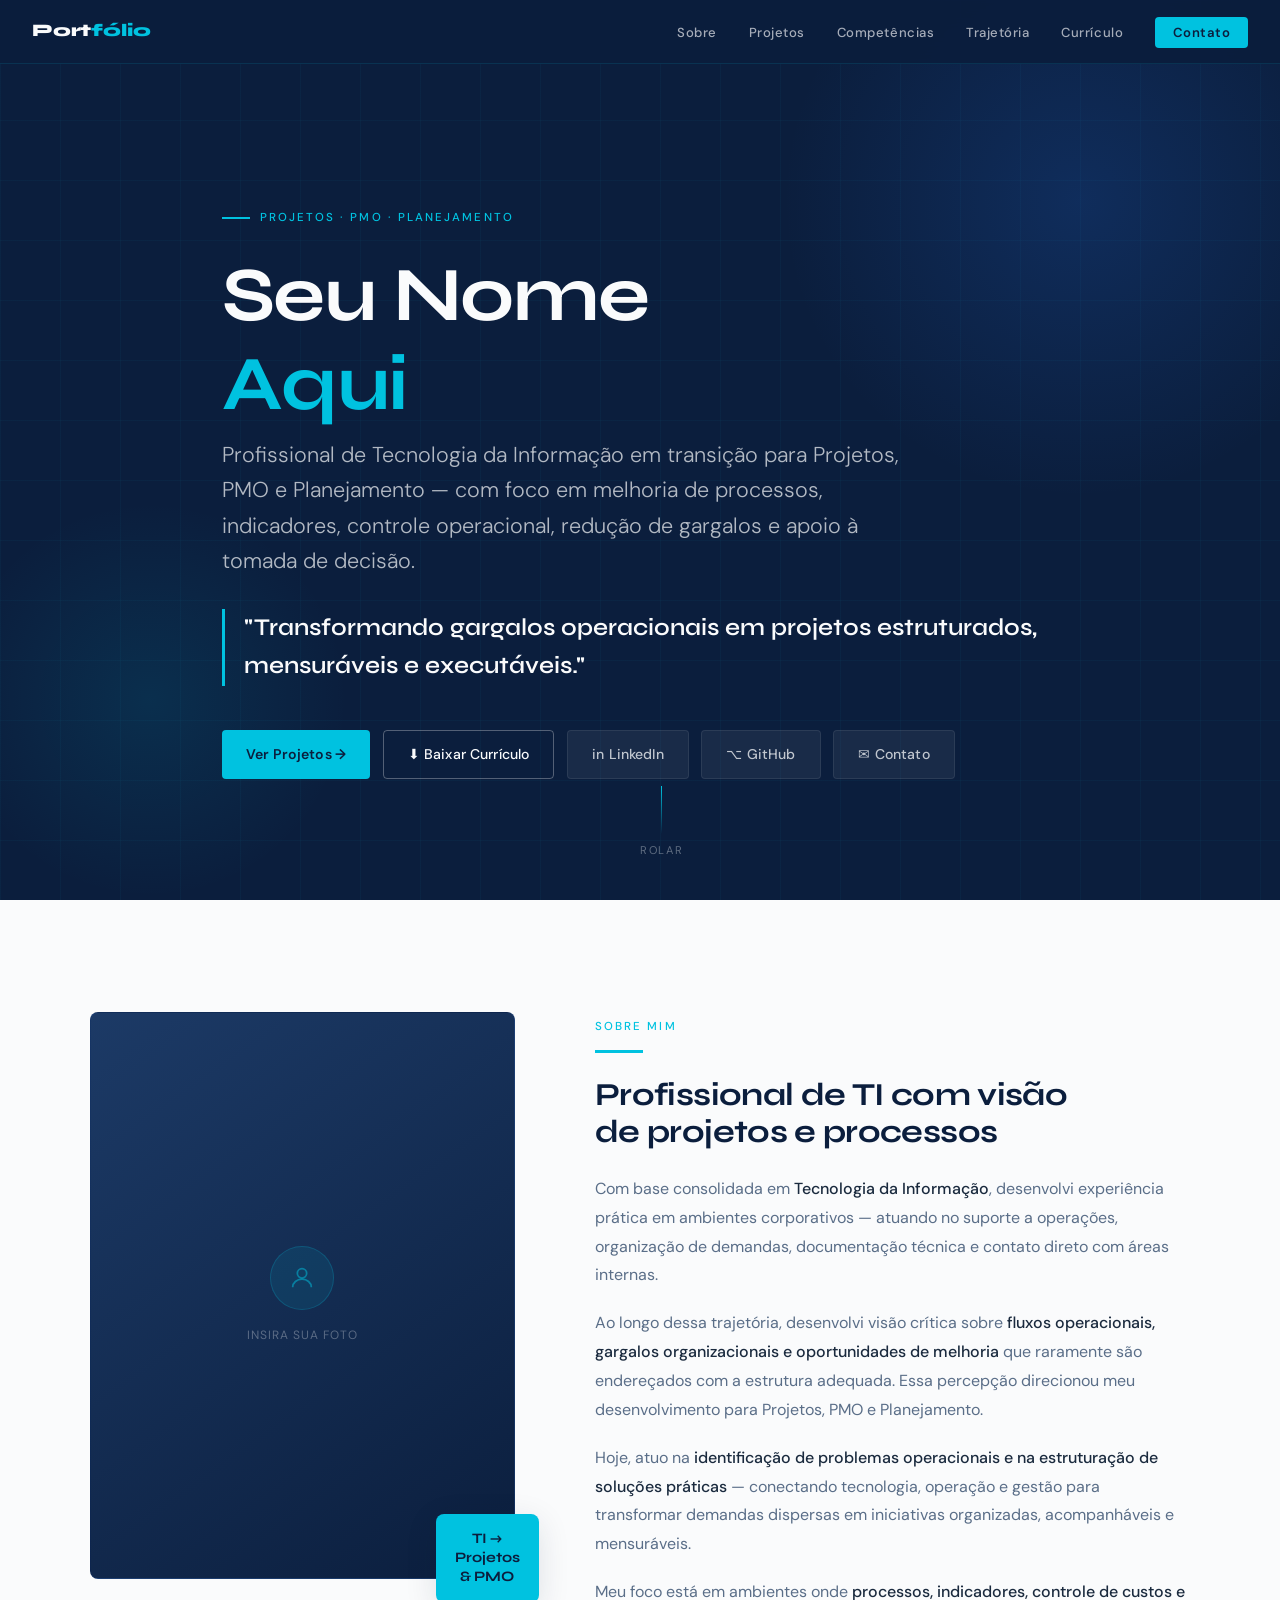
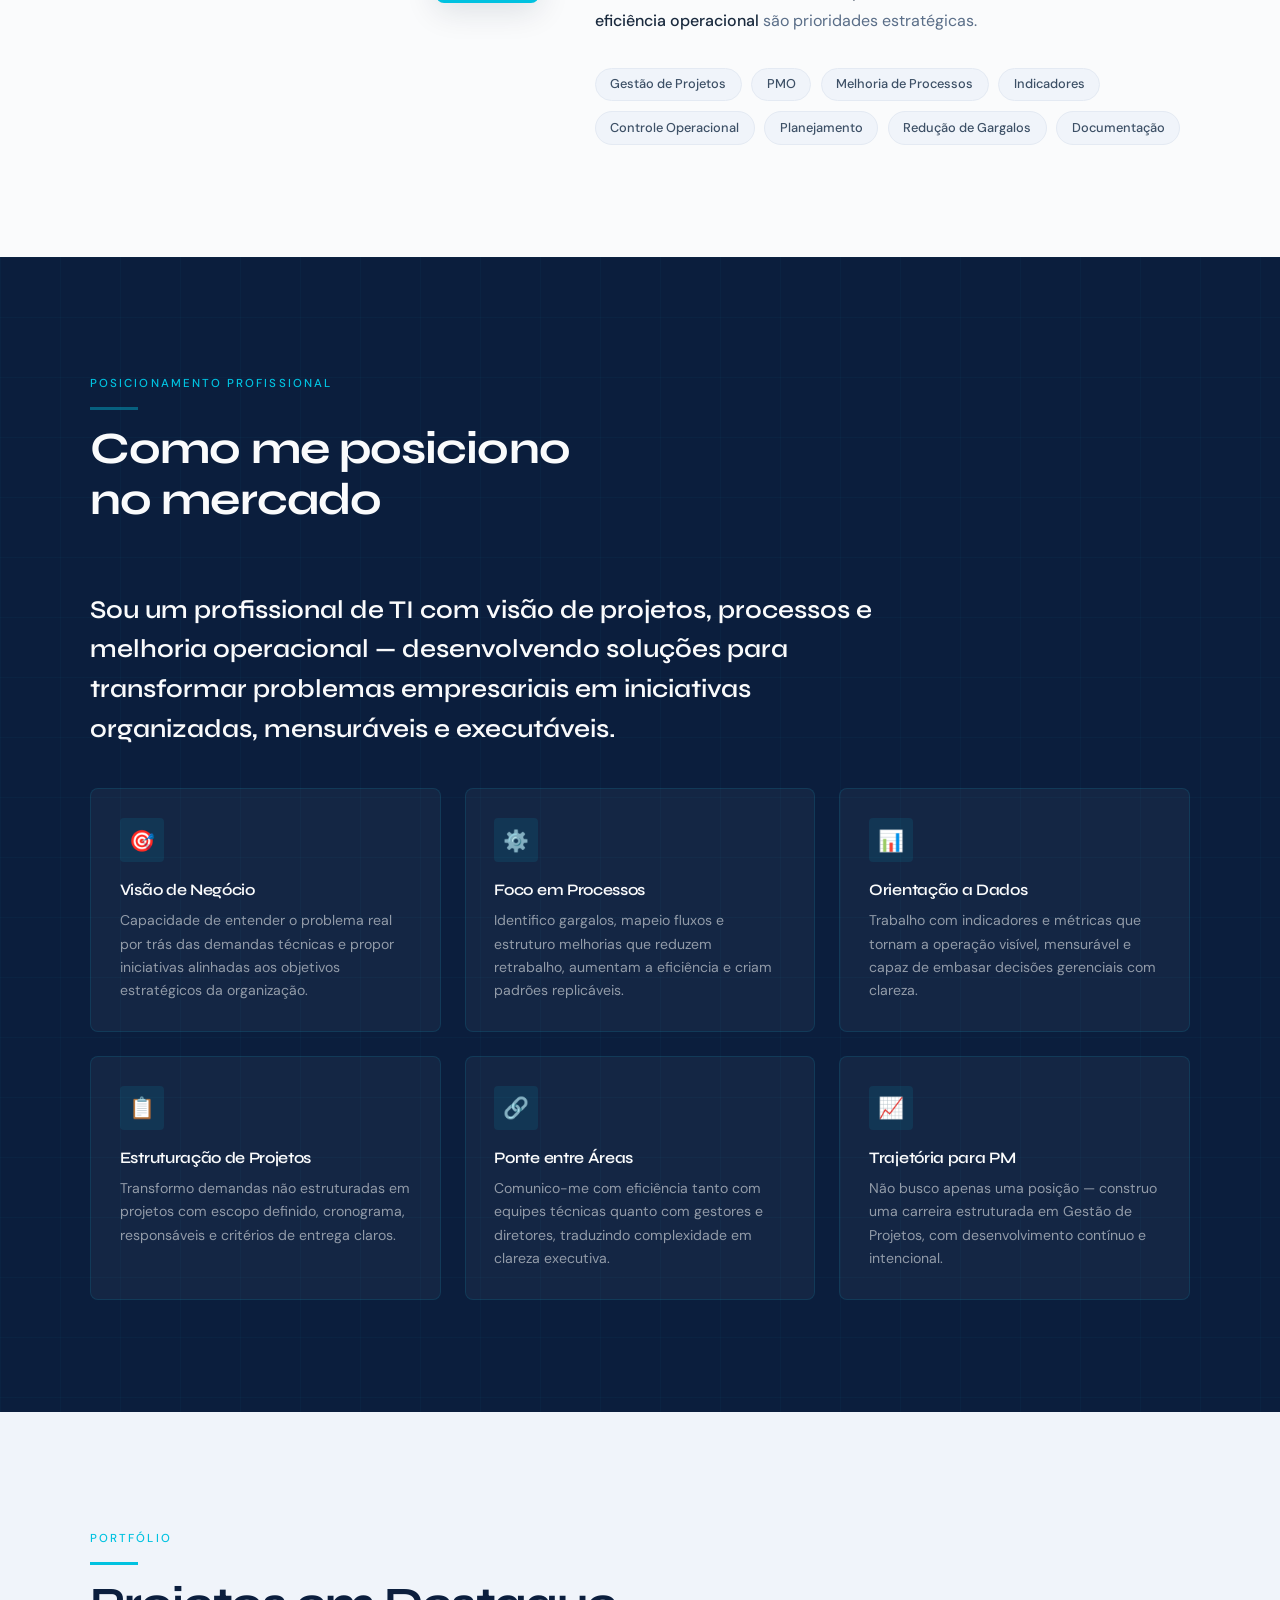
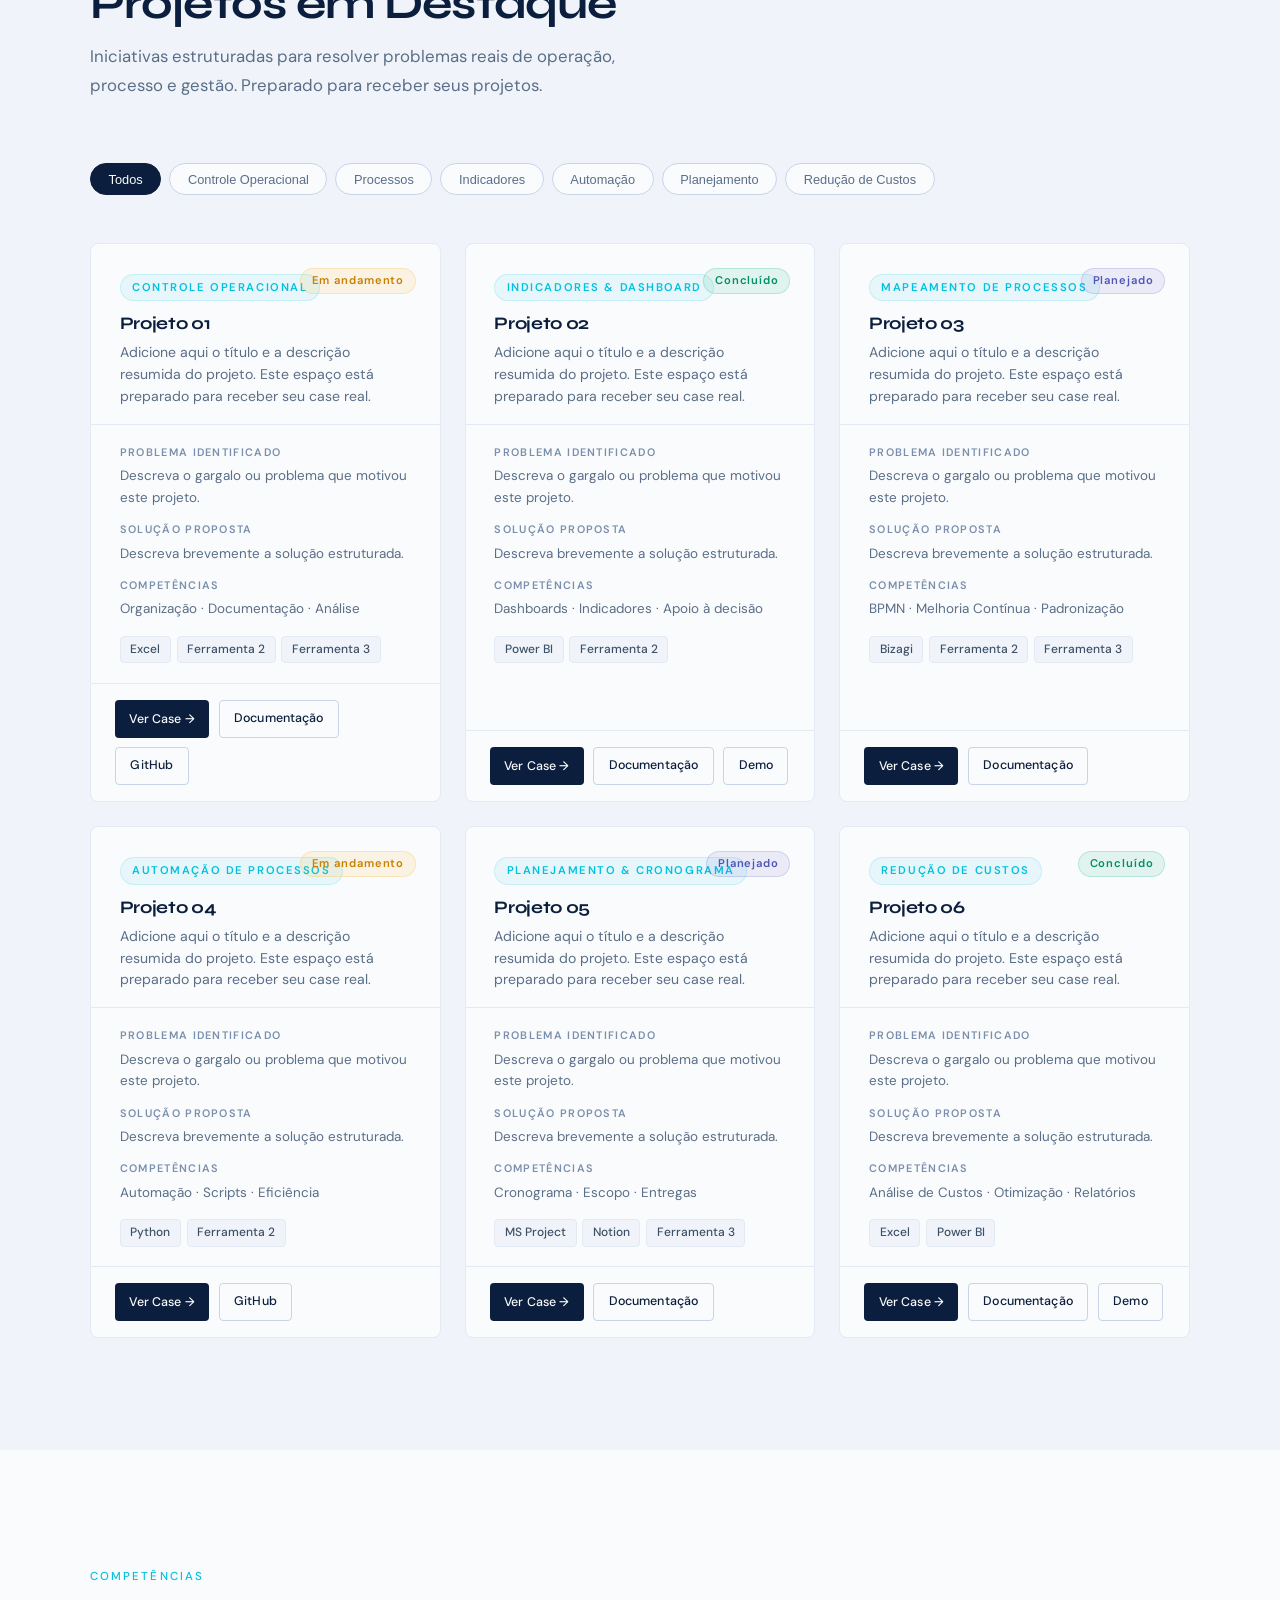
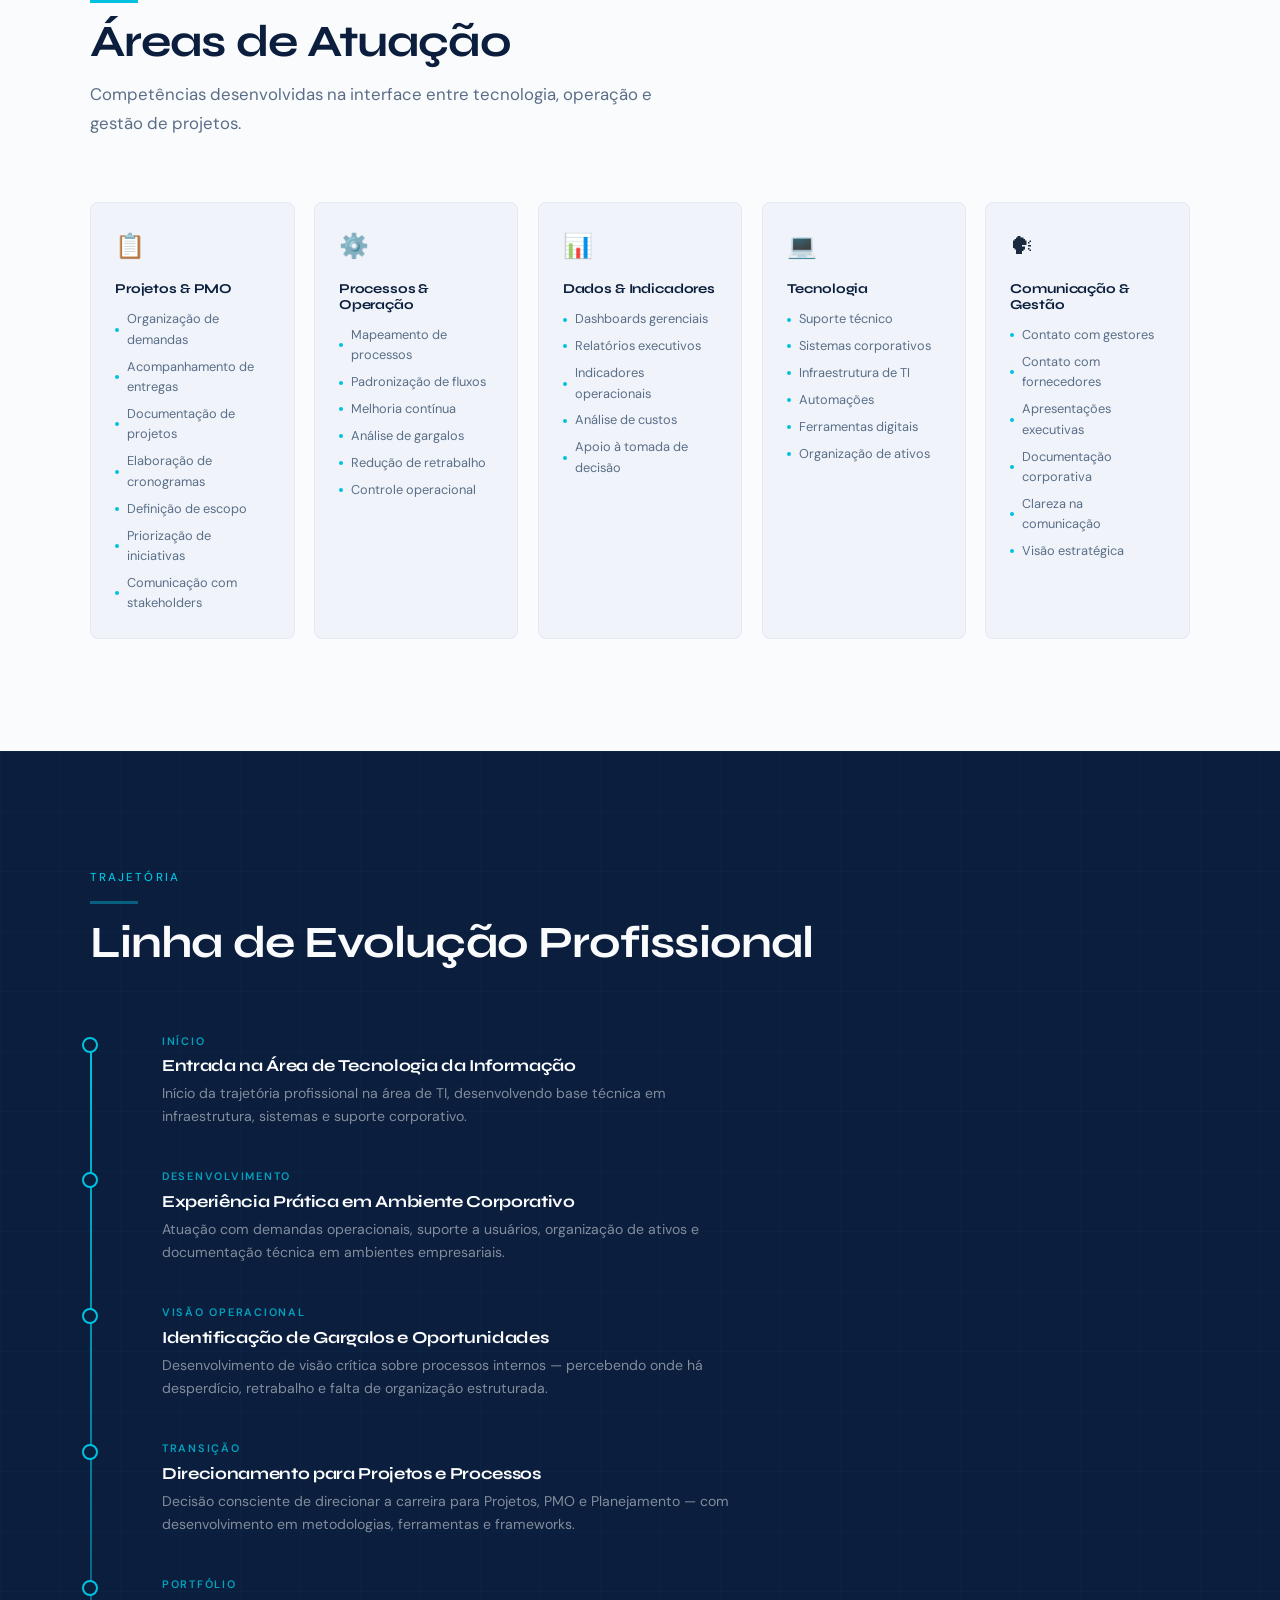
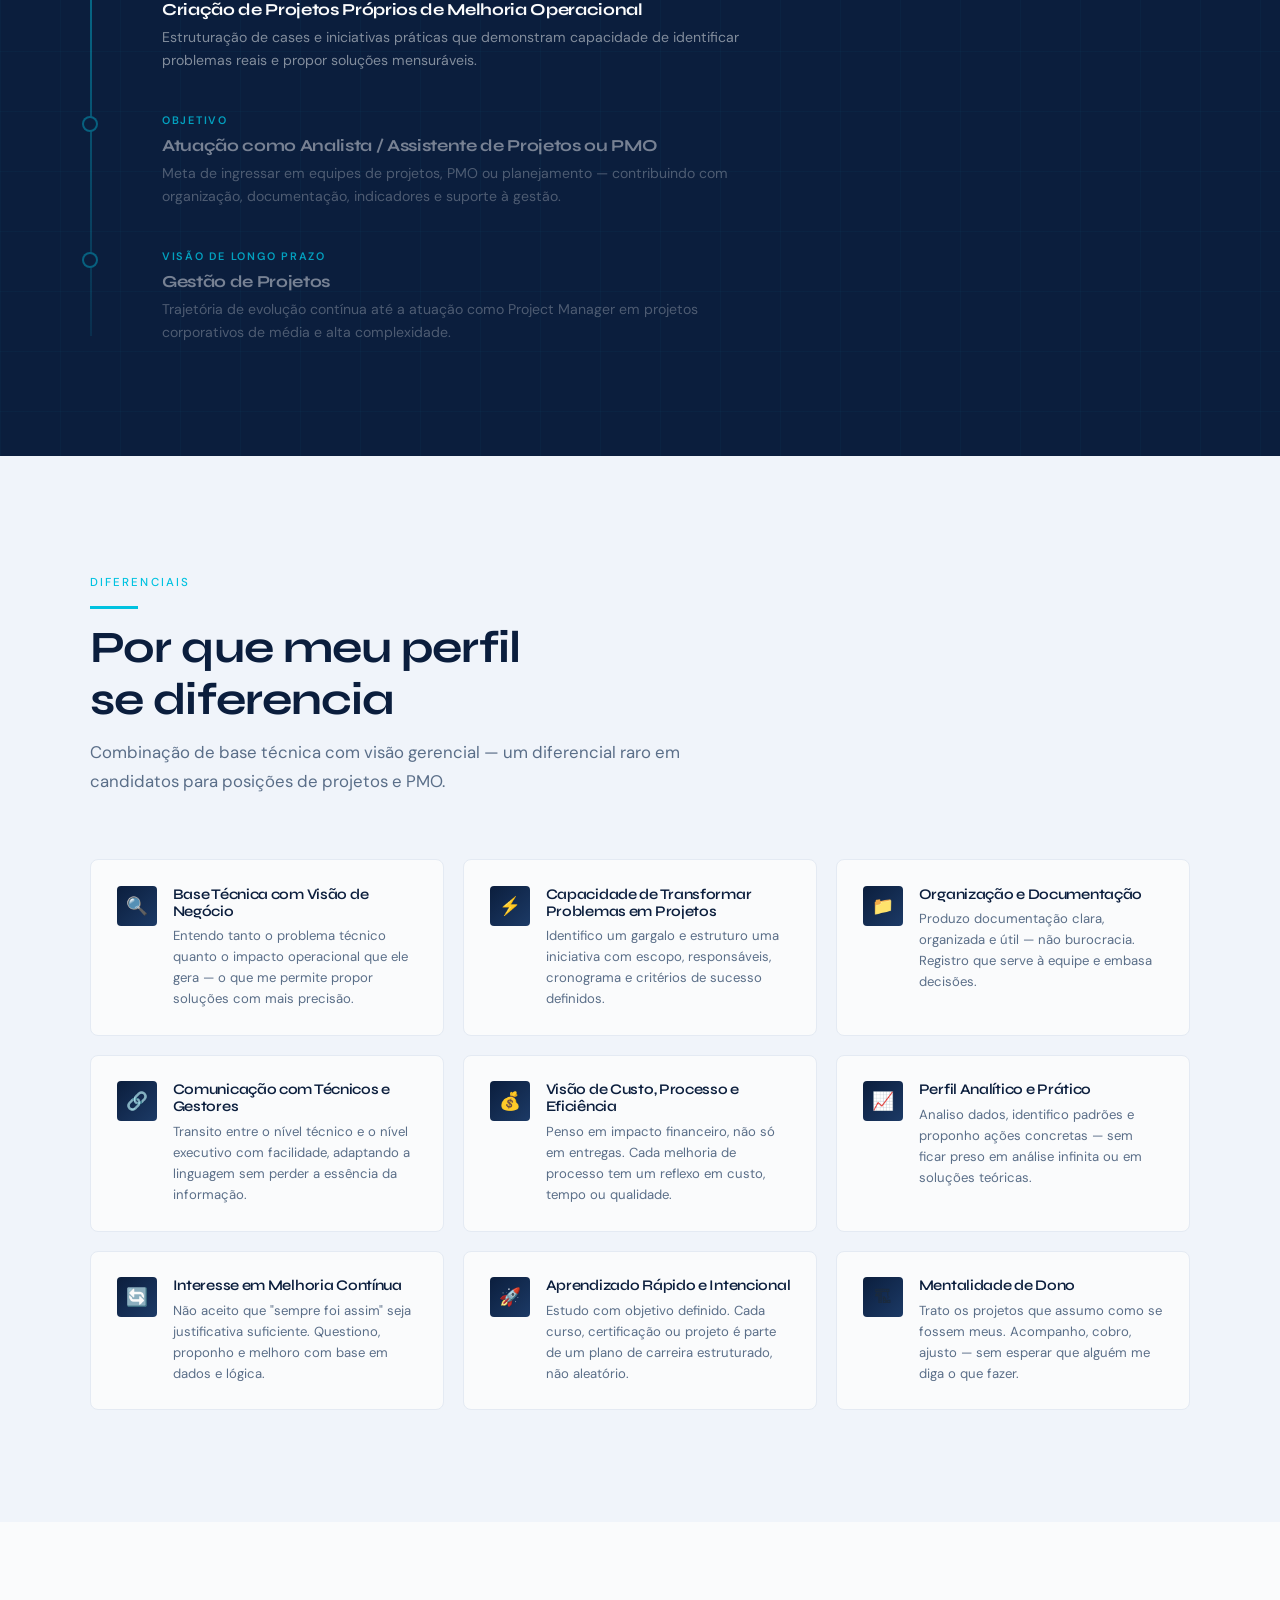
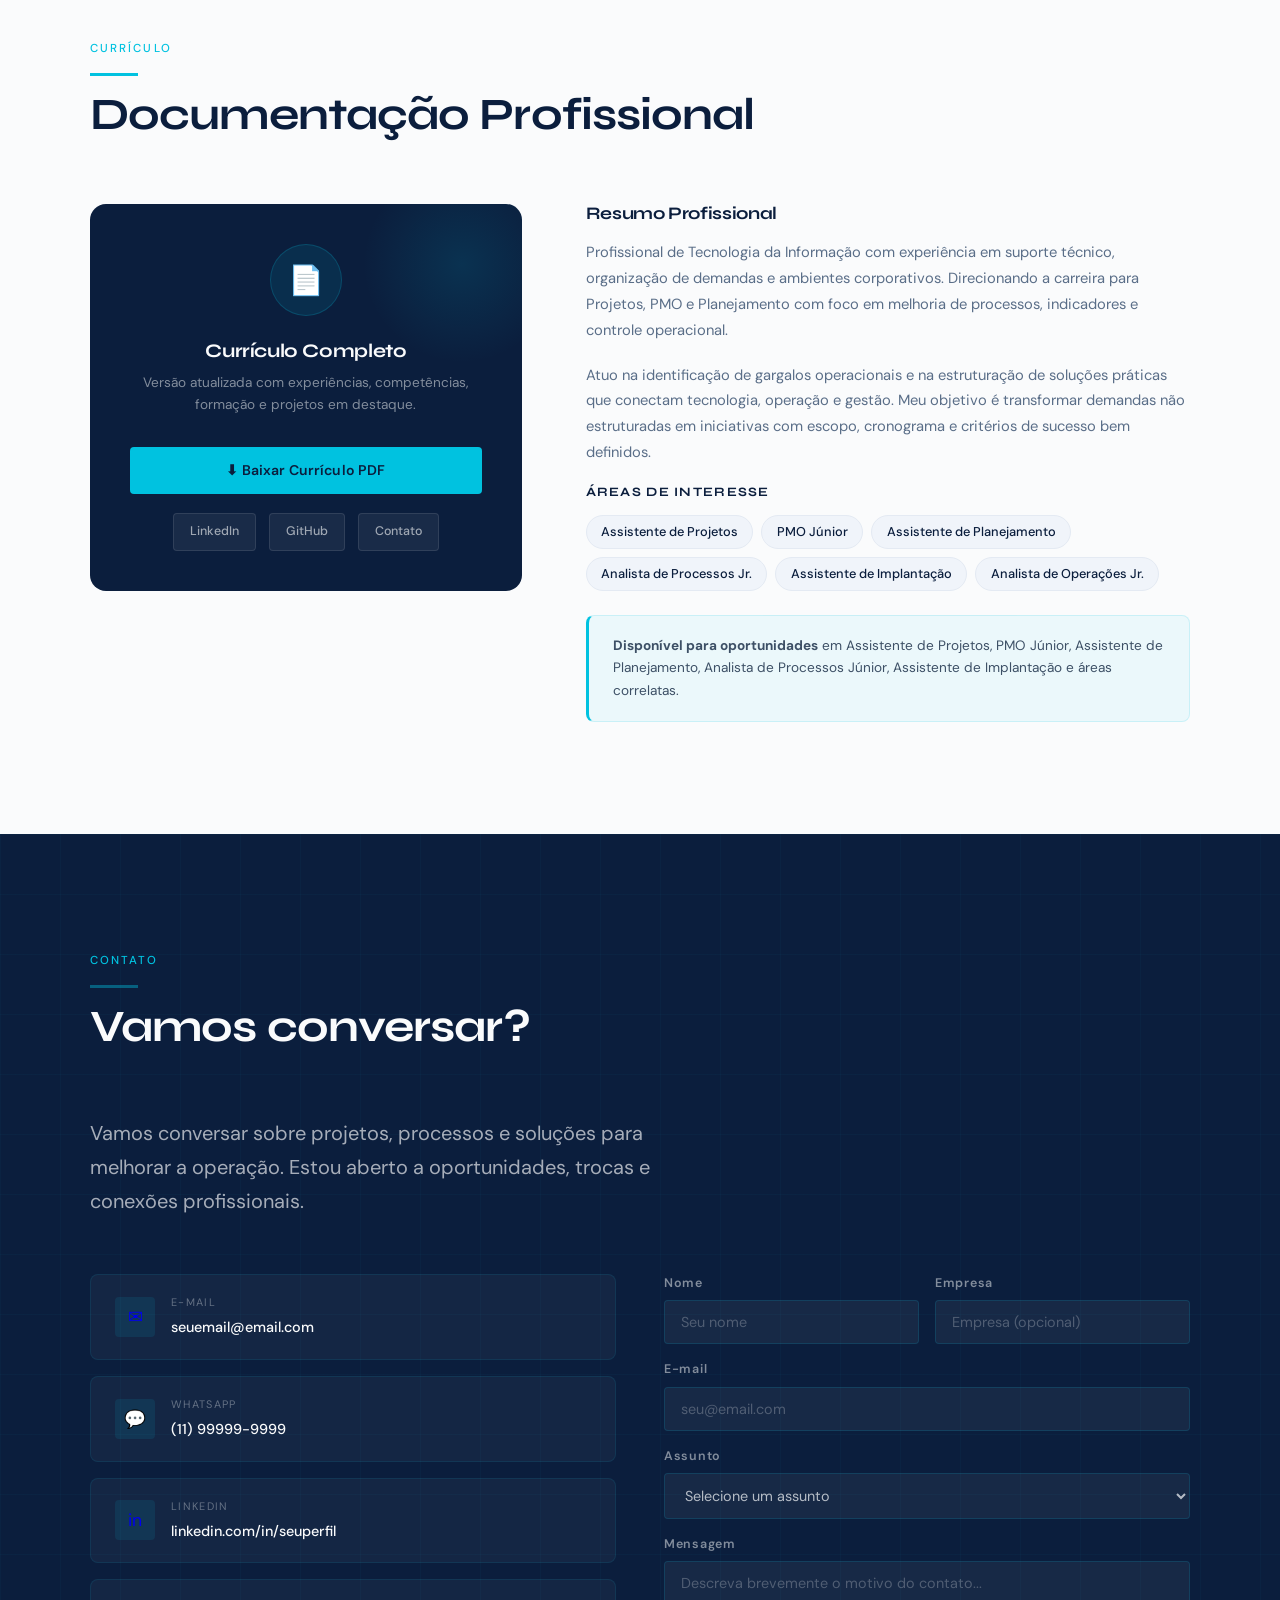
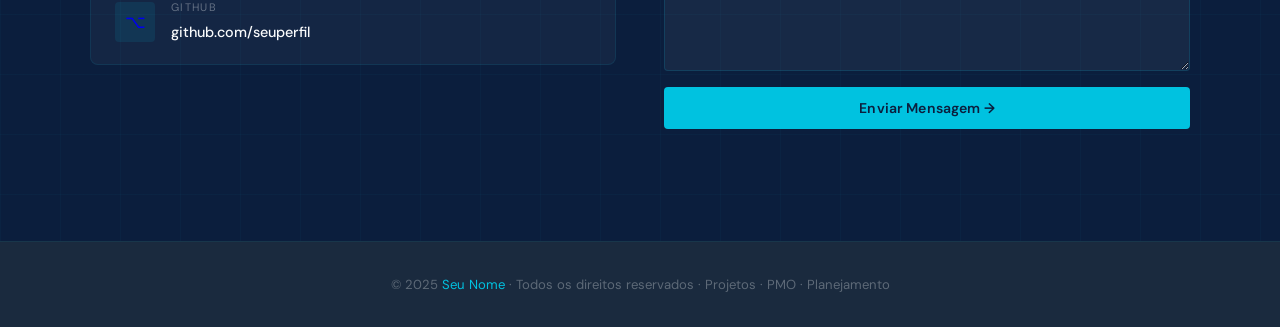
==== index.html @ 66422097 "primeiro commit" ====
<!DOCTYPE html>
<html lang="pt-BR">
<head>
<meta charset="UTF-8">
<meta name="viewport" content="width=device-width, initial-scale=1.0">
<title>Portfólio Profissional | Projetos, PMO & Planejamento</title>
<meta name="description" content="Profissional de TI em transição para Projetos, PMO e Planejamento. Foco em melhoria de processos, indicadores, controle operacional e apoio à tomada de decisão.">
<link rel="preconnect" href="https://fonts.googleapis.com">
<link href="https://fonts.googleapis.com/css2?family=Syne:wght@400;500;600;700;800&family=DM+Sans:ital,opsz,wght@0,9..40,300;0,9..40,400;0,9..40,500;1,9..40,300&display=swap" rel="stylesheet">
<link rel="stylesheet" href="style.css">
</head>
<body>

<!-- ═══════════════════════════════════════════
     NAVEGAÇÃO
     Para editar: troque os textos dos links
     e o nome no .nav-logo
════════════════════════════════════════════ -->
<nav id="navbar">
  <a href="#hero" class="nav-logo">Port<span>fólio</span></a>
  <ul class="nav-links" id="navLinks">
    <li><a href="#about">Sobre</a></li>
    <li><a href="#projects">Projetos</a></li>
    <li><a href="#competencies">Competências</a></li>
    <li><a href="#timeline">Trajetória</a></li>
    <li><a href="#resume">Currículo</a></li>
    <li><a href="#contact" class="nav-cta">Contato</a></li>
  </ul>
  <div class="nav-hamburger" id="hamburger" onclick="toggleMenu()">
    <span></span><span></span><span></span>
  </div>
</nav>


<!-- ═══════════════════════════════════════════
     HERO — SEÇÃO INICIAL
     Para editar:
     - Troque "Seu Nome" e "Aqui" pelo seu nome
     - Edite a headline e a frase de impacto
     - Atualize os links dos botões (LinkedIn, GitHub)
════════════════════════════════════════════ -->
<section id="hero">
  <div class="hero-grid-bg"></div>
  <div class="hero-glow"></div>
  <div class="hero-glow-2"></div>
  <div class="hero-content">
    <div class="hero-eyebrow">
      <span class="label">Projetos · PMO · Planejamento</span>
    </div>
    <h1 class="hero-name">Seu Nome<br><span>Aqui</span></h1>
    <p class="hero-headline">
      Profissional de Tecnologia da Informação em transição para Projetos, PMO e Planejamento — com foco em melhoria de processos, indicadores, controle operacional, redução de gargalos e apoio à tomada de decisão.
    </p>
    <p class="hero-impact">
      "Transformando gargalos operacionais em projetos estruturados, mensuráveis e executáveis."
    </p>
    <div class="hero-actions">
      <a href="#projects" class="btn btn-primary">Ver Projetos →</a>
      <a href="#" class="btn btn-outline">⬇ Baixar Currículo</a>
      <!-- Troque o href pelo seu link do LinkedIn -->
      <a href="https://linkedin.com/in/seuperfil" target="_blank" class="btn btn-ghost">in LinkedIn</a>
      <!-- Troque o href pelo seu link do GitHub -->
      <a href="https://github.com/seuperfil" target="_blank" class="btn btn-ghost">⌥ GitHub</a>
      <a href="#contact" class="btn btn-ghost">✉ Contato</a>
    </div>
  </div>
  <div class="hero-scroll">
    <div class="scroll-line"></div>
    <span>Rolar</span>
  </div>
</section>


<!-- ═══════════════════════════════════════════
     SOBRE MIM
     Para editar:
     - Substitua a foto (troque o bloco .about-photo-placeholder
       por uma tag <img src="foto.jpg" ...>)
     - Edite os parágrafos da biografia
     - Ajuste as tags de competências
════════════════════════════════════════════ -->
<section id="about">
  <div class="section-inner">
    <div class="about-grid">
      <div class="about-photo-block reveal">
        <!-- PARA ADICIONAR SUA FOTO:
             Substitua todo este bloco por:
             <img src="foto.jpg" alt="Seu Nome" style="width:100%; border-radius:8px;">
        -->
        <div class="about-photo-placeholder">
          <div class="photo-icon">
            <svg width="28" height="28" viewBox="0 0 24 24" fill="none" stroke="rgba(0,194,224,0.5)" stroke-width="1.5"><circle cx="12" cy="8" r="4"/><path d="M4 20c0-4 3.6-7 8-7s8 3 8 7"/></svg>
          </div>
          <span style="font-size:0.75rem; letter-spacing:0.08em; text-transform:uppercase;">Insira sua foto</span>
        </div>
        <div class="about-badge">
          TI →<br>Projetos<br>&amp; PMO
        </div>
      </div>
      <div class="about-content reveal">
        <span class="label">Sobre mim</span>
        <div class="section-divider" style="margin: 0.8rem 0 1.5rem;"></div>
        <h2 style="font-size: 2rem; color: var(--navy); margin-bottom: 1.5rem;">Profissional de TI com visão<br>de projetos e processos</h2>
        <p>
          Com base consolidada em <strong>Tecnologia da Informação</strong>, desenvolvi experiência prática em ambientes corporativos — atuando no suporte a operações, organização de demandas, documentação técnica e contato direto com áreas internas.
        </p>
        <p>
          Ao longo dessa trajetória, desenvolvi visão crítica sobre <strong>fluxos operacionais, gargalos organizacionais e oportunidades de melhoria</strong> que raramente são endereçados com a estrutura adequada. Essa percepção direcionou meu desenvolvimento para Projetos, PMO e Planejamento.
        </p>
        <p>
          Hoje, atuo na <strong>identificação de problemas operacionais e na estruturação de soluções práticas</strong> — conectando tecnologia, operação e gestão para transformar demandas dispersas em iniciativas organizadas, acompanháveis e mensuráveis.
        </p>
        <p>
          Meu foco está em ambientes onde <strong>processos, indicadores, controle de custos e eficiência operacional</strong> são prioridades estratégicas.
        </p>
        <!-- Edite ou adicione tags conforme suas competências reais -->
        <div class="about-tags">
          <span class="tag">Gestão de Projetos</span>
          <span class="tag">PMO</span>
          <span class="tag">Melhoria de Processos</span>
          <span class="tag">Indicadores</span>
          <span class="tag">Controle Operacional</span>
          <span class="tag">Planejamento</span>
          <span class="tag">Redução de Gargalos</span>
          <span class="tag">Documentação</span>
        </div>
      </div>
    </div>
  </div>
</section>


<!-- ═══════════════════════════════════════════
     POSICIONAMENTO PROFISSIONAL
════════════════════════════════════════════ -->
<section id="positioning">
  <div class="section-inner">
    <div class="section-header reveal">
      <span class="label">Posicionamento Profissional</span>
      <div class="section-divider" style="background: rgba(0,194,224,0.4); margin: 0.8rem 0;"></div>
      <h2 style="color: var(--white);">Como me posiciono<br>no mercado</h2>
    </div>
    <p class="positioning-lead reveal">
      Sou um profissional de TI com visão de projetos, processos e melhoria operacional — desenvolvendo soluções para transformar problemas empresariais em iniciativas organizadas, mensuráveis e executáveis.
    </p>
    <div class="positioning-cards">
      <div class="pos-card reveal">
        <div class="pos-card-icon">🎯</div>
        <h4>Visão de Negócio</h4>
        <p>Capacidade de entender o problema real por trás das demandas técnicas e propor iniciativas alinhadas aos objetivos estratégicos da organização.</p>
      </div>
      <div class="pos-card reveal">
        <div class="pos-card-icon">⚙️</div>
        <h4>Foco em Processos</h4>
        <p>Identifico gargalos, mapeio fluxos e estruturo melhorias que reduzem retrabalho, aumentam a eficiência e criam padrões replicáveis.</p>
      </div>
      <div class="pos-card reveal">
        <div class="pos-card-icon">📊</div>
        <h4>Orientação a Dados</h4>
        <p>Trabalho com indicadores e métricas que tornam a operação visível, mensurável e capaz de embasar decisões gerenciais com clareza.</p>
      </div>
      <div class="pos-card reveal">
        <div class="pos-card-icon">📋</div>
        <h4>Estruturação de Projetos</h4>
        <p>Transformo demandas não estruturadas em projetos com escopo definido, cronograma, responsáveis e critérios de entrega claros.</p>
      </div>
      <div class="pos-card reveal">
        <div class="pos-card-icon">🔗</div>
        <h4>Ponte entre Áreas</h4>
        <p>Comunico-me com eficiência tanto com equipes técnicas quanto com gestores e diretores, traduzindo complexidade em clareza executiva.</p>
      </div>
      <div class="pos-card reveal">
        <div class="pos-card-icon">📈</div>
        <h4>Trajetória para PM</h4>
        <p>Não busco apenas uma posição — construo uma carreira estruturada em Gestão de Projetos, com desenvolvimento contínuo e intencional.</p>
      </div>
    </div>
  </div>
</section>


<!-- ═══════════════════════════════════════════
     PROJETOS EM DESTAQUE
     Para editar:
     - Troque "Projeto 01", "Projeto 02" etc. pelo nome real
     - Preencha os campos: problema, solução, competências
     - Atualize as ferramentas (tool-tag)
     - Mude o data-cat para o filtro correto:
       operacional | processos | indicadores | automacao | planejamento | custos
     - Mude o status: status-progress | status-planned | status-dev
     - Atualize os links dos botões
════════════════════════════════════════════ -->
<section id="projects">
  <div class="section-inner">
    <div class="section-header reveal">
      <span class="label">Portfólio</span>
      <div class="section-divider"></div>
      <h2>Projetos em Destaque</h2>
      <p class="desc">Iniciativas estruturadas para resolver problemas reais de operação, processo e gestão. Preparado para receber seus projetos.</p>
    </div>
    <div class="filter-bar reveal" id="filterBar">
      <button class="filter-btn active" onclick="filterProjects('all', this)">Todos</button>
      <button class="filter-btn" onclick="filterProjects('operacional', this)">Controle Operacional</button>
      <button class="filter-btn" onclick="filterProjects('processos', this)">Processos</button>
      <button class="filter-btn" onclick="filterProjects('indicadores', this)">Indicadores</button>
      <button class="filter-btn" onclick="filterProjects('automacao', this)">Automação</button>
      <button class="filter-btn" onclick="filterProjects('planejamento', this)">Planejamento</button>
      <button class="filter-btn" onclick="filterProjects('custos', this)">Redução de Custos</button>
    </div>
    <div class="projects-grid" id="projectsGrid">

      <!-- ── PROJETO 01 ── -->
      <div class="project-card reveal" data-cat="operacional">
        <div class="project-card-header">
          <span class="project-cat">Controle Operacional</span>
          <span class="project-status status-progress">Em andamento</span>
          <h3>Projeto 01</h3>
          <p>Adicione aqui o título e a descrição resumida do projeto. Este espaço está preparado para receber seu case real.</p>
        </div>
        <div class="project-card-body">
          <div class="project-meta">
            <div class="project-meta-item">
              <label>Problema Identificado</label>
              <p>Descreva o gargalo ou problema que motivou este projeto.</p>
            </div>
            <div class="project-meta-item">
              <label>Solução Proposta</label>
              <p>Descreva brevemente a solução estruturada.</p>
            </div>
            <div class="project-meta-item">
              <label>Competências</label>
              <p>Organização · Documentação · Análise</p>
            </div>
          </div>
          <div class="project-tools">
            <span class="tool-tag">Excel</span>
            <span class="tool-tag">Ferramenta 2</span>
            <span class="tool-tag">Ferramenta 3</span>
          </div>
        </div>
        <div class="project-card-footer">
          <button class="btn btn-navy btn-sm" onclick="openModal('p1')">Ver Case →</button>
          <a href="#" class="btn btn-outline-navy btn-sm">Documentação</a>
          <a href="#" class="btn btn-outline-navy btn-sm">GitHub</a>
        </div>
      </div>

      <!-- ── PROJETO 02 ── -->
      <div class="project-card reveal" data-cat="indicadores">
        <div class="project-card-header">
          <span class="project-cat">Indicadores &amp; Dashboard</span>
          <span class="project-status status-dev">Concluído</span>
          <h3>Projeto 02</h3>
          <p>Adicione aqui o título e a descrição resumida do projeto. Este espaço está preparado para receber seu case real.</p>
        </div>
        <div class="project-card-body">
          <div class="project-meta">
            <div class="project-meta-item">
              <label>Problema Identificado</label>
              <p>Descreva o gargalo ou problema que motivou este projeto.</p>
            </div>
            <div class="project-meta-item">
              <label>Solução Proposta</label>
              <p>Descreva brevemente a solução estruturada.</p>
            </div>
            <div class="project-meta-item">
              <label>Competências</label>
              <p>Dashboards · Indicadores · Apoio à decisão</p>
            </div>
          </div>
          <div class="project-tools">
            <span class="tool-tag">Power BI</span>
            <span class="tool-tag">Ferramenta 2</span>
          </div>
        </div>
        <div class="project-card-footer">
          <button class="btn btn-navy btn-sm" onclick="openModal('p2')">Ver Case →</button>
          <a href="#" class="btn btn-outline-navy btn-sm">Documentação</a>
          <a href="#" class="btn btn-outline-navy btn-sm">Demo</a>
        </div>
      </div>

      <!-- ── PROJETO 03 ── -->
      <div class="project-card reveal" data-cat="processos">
        <div class="project-card-header">
          <span class="project-cat">Mapeamento de Processos</span>
          <span class="project-status status-planned">Planejado</span>
          <h3>Projeto 03</h3>
          <p>Adicione aqui o título e a descrição resumida do projeto. Este espaço está preparado para receber seu case real.</p>
        </div>
        <div class="project-card-body">
          <div class="project-meta">
            <div class="project-meta-item">
              <label>Problema Identificado</label>
              <p>Descreva o gargalo ou problema que motivou este projeto.</p>
            </div>
            <div class="project-meta-item">
              <label>Solução Proposta</label>
              <p>Descreva brevemente a solução estruturada.</p>
            </div>
            <div class="project-meta-item">
              <label>Competências</label>
              <p>BPMN · Melhoria Contínua · Padronização</p>
            </div>
          </div>
          <div class="project-tools">
            <span class="tool-tag">Bizagi</span>
            <span class="tool-tag">Ferramenta 2</span>
            <span class="tool-tag">Ferramenta 3</span>
          </div>
        </div>
        <div class="project-card-footer">
          <button class="btn btn-navy btn-sm" onclick="openModal('p3')">Ver Case →</button>
          <a href="#" class="btn btn-outline-navy btn-sm">Documentação</a>
        </div>
      </div>

      <!-- ── PROJETO 04 ── -->
      <div class="project-card reveal" data-cat="automacao">
        <div class="project-card-header">
          <span class="project-cat">Automação de Processos</span>
          <span class="project-status status-progress">Em andamento</span>
          <h3>Projeto 04</h3>
          <p>Adicione aqui o título e a descrição resumida do projeto. Este espaço está preparado para receber seu case real.</p>
        </div>
        <div class="project-card-body">
          <div class="project-meta">
            <div class="project-meta-item">
              <label>Problema Identificado</label>
              <p>Descreva o gargalo ou problema que motivou este projeto.</p>
            </div>
            <div class="project-meta-item">
              <label>Solução Proposta</label>
              <p>Descreva brevemente a solução estruturada.</p>
            </div>
            <div class="project-meta-item">
              <label>Competências</label>
              <p>Automação · Scripts · Eficiência</p>
            </div>
          </div>
          <div class="project-tools">
            <span class="tool-tag">Python</span>
            <span class="tool-tag">Ferramenta 2</span>
          </div>
        </div>
        <div class="project-card-footer">
          <button class="btn btn-navy btn-sm" onclick="openModal('p4')">Ver Case →</button>
          <a href="#" class="btn btn-outline-navy btn-sm">GitHub</a>
        </div>
      </div>

      <!-- ── PROJETO 05 ── -->
      <div class="project-card reveal" data-cat="planejamento">
        <div class="project-card-header">
          <span class="project-cat">Planejamento &amp; Cronograma</span>
          <span class="project-status status-planned">Planejado</span>
          <h3>Projeto 05</h3>
          <p>Adicione aqui o título e a descrição resumida do projeto. Este espaço está preparado para receber seu case real.</p>
        </div>
        <div class="project-card-body">
          <div class="project-meta">
            <div class="project-meta-item">
              <label>Problema Identificado</label>
              <p>Descreva o gargalo ou problema que motivou este projeto.</p>
            </div>
            <div class="project-meta-item">
              <label>Solução Proposta</label>
              <p>Descreva brevemente a solução estruturada.</p>
            </div>
            <div class="project-meta-item">
              <label>Competências</label>
              <p>Cronograma · Escopo · Entregas</p>
            </div>
          </div>
          <div class="project-tools">
            <span class="tool-tag">MS Project</span>
            <span class="tool-tag">Notion</span>
            <span class="tool-tag">Ferramenta 3</span>
          </div>
        </div>
        <div class="project-card-footer">
          <button class="btn btn-navy btn-sm" onclick="openModal('p5')">Ver Case →</button>
          <a href="#" class="btn btn-outline-navy btn-sm">Documentação</a>
        </div>
      </div>

      <!-- ── PROJETO 06 ── -->
      <div class="project-card reveal" data-cat="custos">
        <div class="project-card-header">
          <span class="project-cat">Redução de Custos</span>
          <span class="project-status status-dev">Concluído</span>
          <h3>Projeto 06</h3>
          <p>Adicione aqui o título e a descrição resumida do projeto. Este espaço está preparado para receber seu case real.</p>
        </div>
        <div class="project-card-body">
          <div class="project-meta">
            <div class="project-meta-item">
              <label>Problema Identificado</label>
              <p>Descreva o gargalo ou problema que motivou este projeto.</p>
            </div>
            <div class="project-meta-item">
              <label>Solução Proposta</label>
              <p>Descreva brevemente a solução estruturada.</p>
            </div>
            <div class="project-meta-item">
              <label>Competências</label>
              <p>Análise de Custos · Otimização · Relatórios</p>
            </div>
          </div>
          <div class="project-tools">
            <span class="tool-tag">Excel</span>
            <span class="tool-tag">Power BI</span>
          </div>
        </div>
        <div class="project-card-footer">
          <button class="btn btn-navy btn-sm" onclick="openModal('p6')">Ver Case →</button>
          <a href="#" class="btn btn-outline-navy btn-sm">Documentação</a>
          <a href="#" class="btn btn-outline-navy btn-sm">Demo</a>
        </div>
      </div>

    </div>
  </div>
</section>


<!-- ═══════════════════════════════════════════
     MODAL — CASE STUDY
     Para editar: os textos dentro do modal
     são genéricos. Você pode customizar o JS
     em script.js para cada projeto ter seu
     próprio conteúdo no modal.
════════════════════════════════════════════ -->
<div class="modal-overlay" id="modalOverlay" onclick="closeModalOutside(event)">
  <div class="modal" id="modalContent">
    <div class="modal-header">
      <button class="modal-close" onclick="closeModal()">✕</button>
      <span class="project-cat" id="modalCat">Categoria</span>
      <h2 id="modalTitle">Título do Projeto</h2>
      <p id="modalSub">Subtítulo ou descrição resumida do case</p>
    </div>
    <div class="modal-body">
      <div class="case-grid">
        <div class="case-block">
          <h4>🔍 Contexto &amp; Problema</h4>
          <p id="modalProblem">Descreva o contexto do problema, o cenário e os impactos negativos identificados na operação.</p>
        </div>
        <div class="case-block">
          <h4>🎯 Objetivo do Projeto</h4>
          <p id="modalObjective">Descreva o objetivo principal e os resultados esperados ao final do projeto.</p>
        </div>
        <div class="case-block full">
          <h4>💡 Solução Proposta</h4>
          <p id="modalSolution">Descreva a solução estruturada, a lógica por trás da abordagem e como ela endereça o problema identificado.</p>
        </div>
        <div class="case-block">
          <h4>📐 Escopo</h4>
          <ul id="modalScope">
            <li>Adicione os itens do escopo</li>
            <li>O que está dentro do projeto</li>
            <li>O que está fora do projeto</li>
          </ul>
        </div>
        <div class="case-block">
          <h4>⚠️ Riscos &amp; Limitações</h4>
          <ul id="modalRisks">
            <li>Liste os riscos identificados</li>
            <li>Limitações do projeto</li>
            <li>Dependências externas</li>
          </ul>
        </div>
      </div>

      <div style="margin-bottom: 1.5rem;">
        <h4 style="font-size: 0.72rem; font-weight: 700; letter-spacing: 0.15em; text-transform: uppercase; color: var(--blue); margin-bottom: 0.8rem;">📅 Etapas do Projeto</h4>
        <div class="case-phases">
          <div class="phase"><span class="phase-num">1</span>Diagnóstico</div>
          <div class="phase"><span class="phase-num">2</span>Planejamento</div>
          <div class="phase"><span class="phase-num">3</span>Execução</div>
          <div class="phase"><span class="phase-num">4</span>Monitoramento</div>
          <div class="phase"><span class="phase-num">5</span>Encerramento</div>
        </div>
      </div>

      <div class="case-grid">
        <div class="case-block">
          <h4>📊 Indicadores Acompanhados</h4>
          <ul id="modalKpis">
            <li>KPI 1 — Descreva o indicador</li>
            <li>KPI 2 — Descreva o indicador</li>
            <li>KPI 3 — Descreva o indicador</li>
          </ul>
        </div>
        <div class="case-block">
          <h4>✅ Resultados Esperados</h4>
          <ul id="modalResults">
            <li>Resultado 1</li>
            <li>Resultado 2</li>
            <li>Resultado 3</li>
          </ul>
        </div>
        <div class="case-block">
          <h4>🛠 Ferramentas Utilizadas</h4>
          <p id="modalTools">Liste as ferramentas, sistemas e metodologias utilizadas no projeto.</p>
        </div>
        <div class="case-block">
          <h4>🧩 Competências Aplicadas</h4>
          <p id="modalSkills">Liste as competências demonstradas neste projeto.</p>
        </div>
        <div class="case-block full">
          <h4>🔜 Próximos Passos</h4>
          <p id="modalNext">Descreva as evoluções planejadas, melhorias futuras e continuidade do projeto.</p>
        </div>
      </div>

      <div style="display: flex; gap: 0.8rem; margin-top: 1.5rem; flex-wrap: wrap;">
        <a href="#" class="btn btn-navy btn-sm">Documentação Completa</a>
        <a href="#" class="btn btn-outline-navy btn-sm">GitHub</a>
        <a href="#" class="btn btn-outline-navy btn-sm">Demonstração</a>
        <button onclick="closeModal()" class="btn btn-outline-navy btn-sm" style="margin-left: auto;">Fechar ✕</button>
      </div>
    </div>
  </div>
</div>


<!-- ═══════════════════════════════════════════
     COMPETÊNCIAS
════════════════════════════════════════════ -->
<section id="competencies">
  <div class="section-inner">
    <div class="section-header reveal">
      <span class="label">Competências</span>
      <div class="section-divider"></div>
      <h2>Áreas de Atuação</h2>
      <p class="desc">Competências desenvolvidas na interface entre tecnologia, operação e gestão de projetos.</p>
    </div>
    <div class="competency-grid">
      <div class="comp-block reveal">
        <div class="comp-block-icon">📋</div>
        <h4>Projetos &amp; PMO</h4>
        <ul class="comp-items">
          <li>Organização de demandas</li>
          <li>Acompanhamento de entregas</li>
          <li>Documentação de projetos</li>
          <li>Elaboração de cronogramas</li>
          <li>Definição de escopo</li>
          <li>Priorização de iniciativas</li>
          <li>Comunicação com stakeholders</li>
        </ul>
      </div>
      <div class="comp-block reveal">
        <div class="comp-block-icon">⚙️</div>
        <h4>Processos &amp; Operação</h4>
        <ul class="comp-items">
          <li>Mapeamento de processos</li>
          <li>Padronização de fluxos</li>
          <li>Melhoria contínua</li>
          <li>Análise de gargalos</li>
          <li>Redução de retrabalho</li>
          <li>Controle operacional</li>
        </ul>
      </div>
      <div class="comp-block reveal">
        <div class="comp-block-icon">📊</div>
        <h4>Dados &amp; Indicadores</h4>
        <ul class="comp-items">
          <li>Dashboards gerenciais</li>
          <li>Relatórios executivos</li>
          <li>Indicadores operacionais</li>
          <li>Análise de custos</li>
          <li>Apoio à tomada de decisão</li>
        </ul>
      </div>
      <div class="comp-block reveal">
        <div class="comp-block-icon">💻</div>
        <h4>Tecnologia</h4>
        <ul class="comp-items">
          <li>Suporte técnico</li>
          <li>Sistemas corporativos</li>
          <li>Infraestrutura de TI</li>
          <li>Automações</li>
          <li>Ferramentas digitais</li>
          <li>Organização de ativos</li>
        </ul>
      </div>
      <div class="comp-block reveal">
        <div class="comp-block-icon">🗣</div>
        <h4>Comunicação &amp; Gestão</h4>
        <ul class="comp-items">
          <li>Contato com gestores</li>
          <li>Contato com fornecedores</li>
          <li>Apresentações executivas</li>
          <li>Documentação corporativa</li>
          <li>Clareza na comunicação</li>
          <li>Visão estratégica</li>
        </ul>
      </div>
    </div>
  </div>
</section>


<!-- ═══════════════════════════════════════════
     LINHA DO TEMPO
     Para editar: ajuste os textos de cada
     .timeline-item conforme sua trajetória real.
     Remova a classe "future" dos itens já concluídos.
════════════════════════════════════════════ -->
<section id="timeline">
  <div class="section-inner">
    <div class="section-header reveal">
      <span class="label">Trajetória</span>
      <div class="section-divider" style="background: rgba(0,194,224,0.4); margin: 0.8rem 0;"></div>
      <h2 style="color: var(--white);">Linha de Evolução Profissional</h2>
    </div>
    <div class="timeline-track">
      <div class="timeline-item reveal">
        <div class="timeline-dot"></div>
        <div class="timeline-phase">Início</div>
        <h4>Entrada na Área de Tecnologia da Informação</h4>
        <p>Início da trajetória profissional na área de TI, desenvolvendo base técnica em infraestrutura, sistemas e suporte corporativo.</p>
      </div>
      <div class="timeline-item reveal">
        <div class="timeline-dot"></div>
        <div class="timeline-phase">Desenvolvimento</div>
        <h4>Experiência Prática em Ambiente Corporativo</h4>
        <p>Atuação com demandas operacionais, suporte a usuários, organização de ativos e documentação técnica em ambientes empresariais.</p>
      </div>
      <div class="timeline-item reveal">
        <div class="timeline-dot"></div>
        <div class="timeline-phase">Visão Operacional</div>
        <h4>Identificação de Gargalos e Oportunidades</h4>
        <p>Desenvolvimento de visão crítica sobre processos internos — percebendo onde há desperdício, retrabalho e falta de organização estruturada.</p>
      </div>
      <div class="timeline-item reveal">
        <div class="timeline-dot"></div>
        <div class="timeline-phase">Transição</div>
        <h4>Direcionamento para Projetos e Processos</h4>
        <p>Decisão consciente de direcionar a carreira para Projetos, PMO e Planejamento — com desenvolvimento em metodologias, ferramentas e frameworks.</p>
      </div>
      <div class="timeline-item reveal">
        <div class="timeline-dot"></div>
        <div class="timeline-phase">Portfólio</div>
        <h4>Criação de Projetos Próprios de Melhoria Operacional</h4>
        <p>Estruturação de cases e iniciativas práticas que demonstram capacidade de identificar problemas reais e propor soluções mensuráveis.</p>
      </div>
      <div class="timeline-item future reveal">
        <div class="timeline-dot"></div>
        <div class="timeline-phase">Objetivo</div>
        <h4>Atuação como Analista / Assistente de Projetos ou PMO</h4>
        <p>Meta de ingressar em equipes de projetos, PMO ou planejamento — contribuindo com organização, documentação, indicadores e suporte à gestão.</p>
      </div>
      <div class="timeline-item future reveal">
        <div class="timeline-dot"></div>
        <div class="timeline-phase">Visão de Longo Prazo</div>
        <h4>Gestão de Projetos</h4>
        <p>Trajetória de evolução contínua até a atuação como Project Manager em projetos corporativos de média e alta complexidade.</p>
      </div>
    </div>
  </div>
</section>


<!-- ═══════════════════════════════════════════
     DIFERENCIAIS
════════════════════════════════════════════ -->
<section id="differentials">
  <div class="section-inner">
    <div class="section-header reveal">
      <span class="label">Diferenciais</span>
      <div class="section-divider"></div>
      <h2>Por que meu perfil<br>se diferencia</h2>
      <p class="desc">Combinação de base técnica com visão gerencial — um diferencial raro em candidatos para posições de projetos e PMO.</p>
    </div>
    <div class="diff-grid">
      <div class="diff-card reveal">
        <div class="diff-icon">🔍</div>
        <div>
          <h4>Base Técnica com Visão de Negócio</h4>
          <p>Entendo tanto o problema técnico quanto o impacto operacional que ele gera — o que me permite propor soluções com mais precisão.</p>
        </div>
      </div>
      <div class="diff-card reveal">
        <div class="diff-icon">⚡</div>
        <div>
          <h4>Capacidade de Transformar Problemas em Projetos</h4>
          <p>Identifico um gargalo e estruturo uma iniciativa com escopo, responsáveis, cronograma e critérios de sucesso definidos.</p>
        </div>
      </div>
      <div class="diff-card reveal">
        <div class="diff-icon">📁</div>
        <div>
          <h4>Organização e Documentação</h4>
          <p>Produzo documentação clara, organizada e útil — não burocracia. Registro que serve à equipe e embasa decisões.</p>
        </div>
      </div>
      <div class="diff-card reveal">
        <div class="diff-icon">🔗</div>
        <div>
          <h4>Comunicação com Técnicos e Gestores</h4>
          <p>Transito entre o nível técnico e o nível executivo com facilidade, adaptando a linguagem sem perder a essência da informação.</p>
        </div>
      </div>
      <div class="diff-card reveal">
        <div class="diff-icon">💰</div>
        <div>
          <h4>Visão de Custo, Processo e Eficiência</h4>
          <p>Penso em impacto financeiro, não só em entregas. Cada melhoria de processo tem um reflexo em custo, tempo ou qualidade.</p>
        </div>
      </div>
      <div class="diff-card reveal">
        <div class="diff-icon">📈</div>
        <div>
          <h4>Perfil Analítico e Prático</h4>
          <p>Analiso dados, identifico padrões e proponho ações concretas — sem ficar preso em análise infinita ou em soluções teóricas.</p>
        </div>
      </div>
      <div class="diff-card reveal">
        <div class="diff-icon">🔄</div>
        <div>
          <h4>Interesse em Melhoria Contínua</h4>
          <p>Não aceito que "sempre foi assim" seja justificativa suficiente. Questiono, proponho e melhoro com base em dados e lógica.</p>
        </div>
      </div>
      <div class="diff-card reveal">
        <div class="diff-icon">🚀</div>
        <div>
          <h4>Aprendizado Rápido e Intencional</h4>
          <p>Estudo com objetivo definido. Cada curso, certificação ou projeto é parte de um plano de carreira estruturado, não aleatório.</p>
        </div>
      </div>
      <div class="diff-card reveal">
        <div class="diff-icon">🏗</div>
        <div>
          <h4>Mentalidade de Dono</h4>
          <p>Trato os projetos que assumo como se fossem meus. Acompanho, cobro, ajusto — sem esperar que alguém me diga o que fazer.</p>
        </div>
      </div>
    </div>
  </div>
</section>


<!-- ═══════════════════════════════════════════
     CURRÍCULO
     Para editar:
     - Atualize o href do botão de download
       para o caminho real do seu PDF
     - Edite o resumo profissional
     - Atualize os links de redes sociais
════════════════════════════════════════════ -->
<section id="resume">
  <div class="section-inner">
    <div class="section-header reveal">
      <span class="label">Currículo</span>
      <div class="section-divider"></div>
      <h2>Documentação Profissional</h2>
    </div>
    <div class="resume-wrapper">
      <div class="resume-card reveal">
        <div class="resume-icon">📄</div>
        <h3>Currículo Completo</h3>
        <p>Versão atualizada com experiências, competências, formação e projetos em destaque.</p>
        <!-- Troque o href pelo caminho do seu PDF, ex: "curriculo.pdf" -->
        <a href="curriculo.pdf" class="btn btn-primary" style="width:100%; justify-content:center;">⬇ Baixar Currículo PDF</a>
        <div class="resume-links">
          <a href="https://linkedin.com/in/seuperfil" target="_blank" class="resume-social">LinkedIn</a>
          <a href="https://github.com/seuperfil" target="_blank" class="resume-social">GitHub</a>
          <a href="#contact" class="resume-social">Contato</a>
        </div>
      </div>
      <div class="resume-summary reveal">
        <h3>Resumo Profissional</h3>
        <p>
          Profissional de Tecnologia da Informação com experiência em suporte técnico, organização de demandas e ambientes corporativos. Direcionando a carreira para Projetos, PMO e Planejamento com foco em melhoria de processos, indicadores e controle operacional.
        </p>
        <p>
          Atuo na identificação de gargalos operacionais e na estruturação de soluções práticas que conectam tecnologia, operação e gestão. Meu objetivo é transformar demandas não estruturadas em iniciativas com escopo, cronograma e critérios de sucesso bem definidos.
        </p>
        <h4 style="font-size: 0.8rem; font-weight: 700; letter-spacing: 0.1em; text-transform: uppercase; color: var(--navy); margin: 1.2rem 0 0.8rem;">Áreas de Interesse</h4>
        <div class="interest-tags">
          <span class="interest-tag">Assistente de Projetos</span>
          <span class="interest-tag">PMO Júnior</span>
          <span class="interest-tag">Assistente de Planejamento</span>
          <span class="interest-tag">Analista de Processos Jr.</span>
          <span class="interest-tag">Assistente de Implantação</span>
          <span class="interest-tag">Analista de Operações Jr.</span>
        </div>
        <div class="availability-note">
          <p>
            <strong>Disponível para oportunidades</strong> em Assistente de Projetos, PMO Júnior, Assistente de Planejamento, Analista de Processos Júnior, Assistente de Implantação e áreas correlatas.
          </p>
        </div>
      </div>
    </div>
  </div>
</section>


<!-- ═══════════════════════════════════════════
     CONTATO
     Para editar:
     - Troque seuemail@email.com pelo seu e-mail
     - Troque o número do WhatsApp
     - Atualize os links de LinkedIn e GitHub
════════════════════════════════════════════ -->
<section id="contact">
  <div class="section-inner">
    <div class="section-header reveal">
      <span class="label">Contato</span>
      <div class="section-divider" style="background: rgba(0,194,224,0.4); margin: 0.8rem 0;"></div>
      <h2 style="color: var(--white);">Vamos conversar?</h2>
    </div>
    <p class="contact-lead reveal">
      Vamos conversar sobre projetos, processos e soluções para melhorar a operação. Estou aberto a oportunidades, trocas e conexões profissionais.
    </p>
    <div class="contact-grid">
      <div class="contact-info reveal">
        <a href="mailto:seuemail@email.com" class="contact-item">
          <div class="contact-item-icon">✉</div>
          <div class="contact-item-text">
            <label>E-mail</label>
            <span>seuemail@email.com</span>
          </div>
        </a>
        <a href="https://wa.me/5511999999999" target="_blank" class="contact-item">
          <div class="contact-item-icon">💬</div>
          <div class="contact-item-text">
            <label>WhatsApp</label>
            <span>(11) 99999-9999</span>
          </div>
        </a>
        <a href="https://linkedin.com/in/seuperfil" target="_blank" class="contact-item">
          <div class="contact-item-icon">in</div>
          <div class="contact-item-text">
            <label>LinkedIn</label>
            <span>linkedin.com/in/seuperfil</span>
          </div>
        </a>
        <a href="https://github.com/seuperfil" target="_blank" class="contact-item">
          <div class="contact-item-icon">⌥</div>
          <div class="contact-item-text">
            <label>GitHub</label>
            <span>github.com/seuperfil</span>
          </div>
        </a>
      </div>
      <div class="contact-form reveal">
        <div class="form-row">
          <div class="form-group">
            <label>Nome</label>
            <input type="text" placeholder="Seu nome">
          </div>
          <div class="form-group">
            <label>Empresa</label>
            <input type="text" placeholder="Empresa (opcional)">
          </div>
        </div>
        <div class="form-group">
          <label>E-mail</label>
          <input type="email" placeholder="seu@email.com">
        </div>
        <div class="form-group">
          <label>Assunto</label>
          <select style="background:rgba(255,255,255,0.05);border:1px solid rgba(0,194,224,0.15);border-radius:4px;padding:0.75rem 1rem;font-family:'DM Sans',sans-serif;font-size:0.9rem;color:rgba(250,251,252,0.7);outline:none;">
            <option value="" style="background:#0B1E3D;">Selecione um assunto</option>
            <option value="oportunidade" style="background:#0B1E3D;">Oportunidade de trabalho</option>
            <option value="projeto" style="background:#0B1E3D;">Conversa sobre projetos</option>
            <option value="parceria" style="background:#0B1E3D;">Parceria ou colaboração</option>
            <option value="outro" style="background:#0B1E3D;">Outro</option>
          </select>
        </div>
        <div class="form-group">
          <label>Mensagem</label>
          <textarea placeholder="Descreva brevemente o motivo do contato..."></textarea>
        </div>
        <button class="btn btn-primary" onclick="submitForm()" style="width:100%;justify-content:center;">Enviar Mensagem →</button>
        <div class="form-success" id="formSuccess">
          ✓ Mensagem enviada! Entrarei em contato em breve.
        </div>
      </div>
    </div>
  </div>
</section>


<!-- FOOTER -->
<footer>
  <!-- Troque "Seu Nome" pelo seu nome real -->
  <p>© 2025 <span>Seu Nome</span> · Todos os direitos reservados · Projetos · PMO · Planejamento</p>
</footer>

<script src="script.js"></script>
</body>
</html>
---- style.css ----
:root {
  --navy: #0B1E3D;
  --navy-mid: #132847;
  --navy-light: #1C3A66;
  --blue: #1B5FC5;
  --blue-vivid: #2471E8;
  --cyan: #00C2E0;
  --cyan-soft: #4DD8ED;
  --white: #FAFBFC;
  --off-white: #F0F4FA;
  --gray-100: #E4EAF3;
  --gray-200: #C8D4E8;
  --gray-400: #7A8FAD;
  --gray-600: #3D5066;
  --gray-800: #1A2A3E;
  --text: #1A2A3E;
  --text-muted: #5A6E88;
  --border: rgba(27, 95, 197, 0.12);
  --shadow-sm: 0 2px 12px rgba(11,30,61,0.07);
  --shadow-md: 0 8px 32px rgba(11,30,61,0.12);
  --shadow-lg: 0 24px 64px rgba(11,30,61,0.16);
  --radius: 4px;
  --radius-md: 8px;
  --radius-lg: 16px;
}

*, *::before, *::after { box-sizing: border-box; margin: 0; padding: 0; }
html { scroll-behavior: smooth; font-size: 16px; }
body {
  font-family: 'DM Sans', sans-serif;
  background: var(--white);
  color: var(--text);
  line-height: 1.6;
  overflow-x: hidden;
}

h1, h2, h3, h4, h5 {
  font-family: 'Syne', sans-serif;
  font-weight: 700;
  line-height: 1.15;
  letter-spacing: -0.02em;
}

.label {
  font-family: 'DM Sans', sans-serif;
  font-size: 0.72rem;
  font-weight: 500;
  letter-spacing: 0.18em;
  text-transform: uppercase;
  color: var(--cyan);
}

/* ── NAV ── */
nav {
  position: fixed;
  top: 0; left: 0; right: 0;
  z-index: 1000;
  padding: 0 2rem;
  height: 64px;
  display: flex;
  align-items: center;
  justify-content: space-between;
  background: rgba(11,30,61,0.96);
  backdrop-filter: blur(12px);
  border-bottom: 1px solid rgba(0,194,224,0.12);
  transition: all 0.3s ease;
}
.nav-logo {
  font-family: 'Syne', sans-serif;
  font-weight: 800;
  font-size: 1.1rem;
  color: var(--white);
  text-decoration: none;
  letter-spacing: -0.01em;
}
.nav-logo span { color: var(--cyan); }
.nav-links { display: flex; gap: 2rem; list-style: none; }
.nav-links a {
  text-decoration: none;
  font-size: 0.82rem;
  font-weight: 500;
  color: rgba(250,251,252,0.65);
  letter-spacing: 0.04em;
  transition: color 0.2s;
}
.nav-links a:hover { color: var(--cyan); }
.nav-cta {
  background: var(--cyan);
  color: var(--navy) !important;
  padding: 0.45rem 1.1rem;
  border-radius: var(--radius);
  font-weight: 600 !important;
  transition: background 0.2s, transform 0.2s !important;
}
.nav-cta:hover { background: var(--cyan-soft) !important; transform: translateY(-1px); }
.nav-hamburger { display: none; flex-direction: column; gap: 5px; cursor: pointer; }
.nav-hamburger span { display: block; width: 22px; height: 2px; background: var(--white); border-radius: 2px; transition: 0.3s; }

/* ── HERO ── */
#hero {
  min-height: 100vh;
  background: var(--navy);
  position: relative;
  display: flex;
  align-items: center;
  overflow: hidden;
}
.hero-grid-bg {
  position: absolute;
  inset: 0;
  background-image:
    linear-gradient(rgba(0,194,224,0.04) 1px, transparent 1px),
    linear-gradient(90deg, rgba(0,194,224,0.04) 1px, transparent 1px);
  background-size: 60px 60px;
}
.hero-glow {
  position: absolute;
  width: 600px; height: 600px;
  background: radial-gradient(circle, rgba(36,113,232,0.18) 0%, transparent 70%);
  top: -100px; right: -100px;
  pointer-events: none;
}
.hero-glow-2 {
  position: absolute;
  width: 400px; height: 400px;
  background: radial-gradient(circle, rgba(0,194,224,0.1) 0%, transparent 70%);
  bottom: 0; left: -50px;
  pointer-events: none;
}
.hero-content {
  position: relative;
  z-index: 2;
  max-width: 900px;
  padding: 0 2rem;
  margin: 0 auto;
  padding-top: 80px;
}
.hero-eyebrow {
  display: inline-flex;
  align-items: center;
  gap: 0.6rem;
  margin-bottom: 1.5rem;
  opacity: 0;
  animation: fadeUp 0.7s ease 0.2s forwards;
}
.hero-eyebrow::before {
  content: '';
  display: block;
  width: 28px; height: 2px;
  background: var(--cyan);
}
.hero-name {
  font-size: clamp(2.8rem, 6vw, 5.2rem);
  color: var(--white);
  margin-bottom: 0.6rem;
  opacity: 0;
  animation: fadeUp 0.7s ease 0.35s forwards;
}
.hero-name span { color: var(--cyan); }
.hero-headline {
  font-size: clamp(1rem, 2.2vw, 1.35rem);
  font-family: 'DM Sans', sans-serif;
  font-weight: 300;
  color: rgba(250,251,252,0.7);
  max-width: 680px;
  margin-bottom: 1.8rem;
  opacity: 0;
  animation: fadeUp 0.7s ease 0.5s forwards;
  line-height: 1.65;
}
.hero-impact {
  font-family: 'Syne', sans-serif;
  font-size: clamp(1.1rem, 2.4vw, 1.5rem);
  font-weight: 600;
  color: var(--white);
  border-left: 3px solid var(--cyan);
  padding-left: 1.2rem;
  margin-bottom: 2.8rem;
  opacity: 0;
  animation: fadeUp 0.7s ease 0.65s forwards;
}
.hero-actions {
  display: flex;
  flex-wrap: wrap;
  gap: 0.8rem;
  opacity: 0;
  animation: fadeUp 0.7s ease 0.8s forwards;
}
.hero-scroll {
  position: absolute;
  bottom: 2.5rem; left: 50%;
  transform: translateX(-50%);
  display: flex;
  flex-direction: column;
  align-items: center;
  gap: 0.5rem;
  opacity: 0;
  animation: fadeUp 0.7s ease 1.1s forwards;
}
.hero-scroll span {
  font-size: 0.7rem;
  letter-spacing: 0.15em;
  color: rgba(250,251,252,0.35);
  text-transform: uppercase;
}
.scroll-line {
  width: 1px; height: 48px;
  background: linear-gradient(to bottom, var(--cyan), transparent);
  animation: scrollPulse 2s ease infinite;
}

/* ── BUTTONS ── */
.btn {
  display: inline-flex;
  align-items: center;
  gap: 0.5rem;
  padding: 0.75rem 1.5rem;
  border-radius: var(--radius);
  font-family: 'DM Sans', sans-serif;
  font-size: 0.88rem;
  font-weight: 500;
  text-decoration: none;
  cursor: pointer;
  border: none;
  transition: all 0.2s ease;
  letter-spacing: 0.01em;
}
.btn-primary { background: var(--cyan); color: var(--navy); font-weight: 600; }
.btn-primary:hover { background: var(--cyan-soft); transform: translateY(-2px); box-shadow: 0 8px 24px rgba(0,194,224,0.3); }
.btn-outline { background: transparent; color: var(--white); border: 1px solid rgba(250,251,252,0.3); }
.btn-outline:hover { border-color: var(--cyan); color: var(--cyan); transform: translateY(-2px); }
.btn-ghost { background: rgba(255,255,255,0.06); color: rgba(250,251,252,0.75); border: 1px solid rgba(255,255,255,0.08); }
.btn-ghost:hover { background: rgba(255,255,255,0.1); color: var(--white); }
.btn-navy { background: var(--navy); color: var(--white); }
.btn-navy:hover { background: var(--navy-light); transform: translateY(-1px); }
.btn-outline-navy { background: transparent; color: var(--navy); border: 1px solid var(--gray-200); }
.btn-outline-navy:hover { border-color: var(--navy); background: var(--off-white); }
.btn-sm { padding: 0.5rem 0.9rem; font-size: 0.78rem; gap: 0.3rem; }

/* ── SECTIONS ── */
section { padding: 7rem 2rem; }
.section-inner { max-width: 1100px; margin: 0 auto; }
.section-header { margin-bottom: 4rem; }
.section-header h2 { font-size: clamp(1.8rem, 3.5vw, 2.8rem); color: var(--navy); margin-bottom: 0.8rem; }
.section-header .desc { font-size: 1.05rem; color: var(--text-muted); max-width: 600px; line-height: 1.7; }
.section-divider { width: 48px; height: 3px; background: var(--cyan); margin: 0.8rem 0; }

/* ── ABOUT ── */
#about { background: var(--white); }
.about-grid { display: grid; grid-template-columns: 1fr 1.4fr; gap: 5rem; align-items: start; }
.about-photo-placeholder {
  width: 100%; aspect-ratio: 3/4;
  background: linear-gradient(145deg, var(--navy-light), var(--navy));
  border-radius: var(--radius-md);
  display: flex; flex-direction: column;
  align-items: center; justify-content: center;
  color: rgba(255,255,255,0.3);
  font-size: 0.85rem; gap: 1rem;
  border: 1px solid var(--border);
}
.photo-icon {
  width: 64px; height: 64px;
  border-radius: 50%;
  background: rgba(0,194,224,0.1);
  display: flex; align-items: center; justify-content: center;
  border: 1px solid rgba(0,194,224,0.2);
}
.about-photo-block { position: relative; }
.about-badge {
  position: absolute;
  bottom: -1.5rem; right: -1.5rem;
  background: var(--cyan);
  color: var(--navy);
  padding: 1rem 1.2rem;
  border-radius: var(--radius-md);
  font-family: 'Syne', sans-serif;
  font-weight: 700; font-size: 0.9rem;
  text-align: center; line-height: 1.3;
  box-shadow: var(--shadow-md);
}
.about-content p { font-size: 1rem; color: var(--text-muted); line-height: 1.8; margin-bottom: 1.2rem; }
.about-content p strong { color: var(--text); font-weight: 500; }
.about-tags { display: flex; flex-wrap: wrap; gap: 0.6rem; margin-top: 2rem; }
.tag {
  background: var(--off-white);
  border: 1px solid var(--gray-100);
  color: var(--gray-600);
  padding: 0.35rem 0.9rem;
  border-radius: 100px;
  font-size: 0.8rem; font-weight: 500;
  transition: all 0.2s;
}
.tag:hover { background: var(--blue); color: var(--white); border-color: var(--blue); }

/* ── POSITIONING ── */
#positioning { background: var(--navy); position: relative; overflow: hidden; }
#positioning::before {
  content: '';
  position: absolute; inset: 0;
  background-image: linear-gradient(rgba(0,194,224,0.03) 1px, transparent 1px), linear-gradient(90deg, rgba(0,194,224,0.03) 1px, transparent 1px);
  background-size: 60px 60px;
}
#positioning .section-header h2 { color: var(--white); }
.positioning-lead {
  font-family: 'Syne', sans-serif;
  font-size: clamp(1.2rem, 2.5vw, 1.6rem);
  font-weight: 600; color: var(--white);
  line-height: 1.55; max-width: 800px;
  position: relative; z-index: 1;
  margin-bottom: 2.5rem;
}
.positioning-cards { display: grid; grid-template-columns: repeat(3, 1fr); gap: 1.5rem; position: relative; z-index: 1; }
.pos-card {
  background: rgba(255,255,255,0.04);
  border: 1px solid rgba(0,194,224,0.12);
  border-radius: var(--radius-md);
  padding: 1.8rem;
  transition: all 0.3s;
}
.pos-card:hover { background: rgba(255,255,255,0.07); border-color: rgba(0,194,224,0.3); transform: translateY(-3px); }
.pos-card-icon { width: 44px; height: 44px; background: rgba(0,194,224,0.1); border-radius: var(--radius); display: flex; align-items: center; justify-content: center; margin-bottom: 1.2rem; font-size: 1.3rem; }
.pos-card h4 { font-size: 1rem; color: var(--white); margin-bottom: 0.6rem; font-weight: 600; }
.pos-card p { font-size: 0.88rem; color: rgba(250,251,252,0.55); line-height: 1.65; }

/* ── PROJECTS ── */
#projects { background: var(--off-white); }
.filter-bar { display: flex; flex-wrap: wrap; gap: 0.5rem; margin-bottom: 3rem; }
.filter-btn {
  padding: 0.45rem 1.1rem;
  border-radius: 100px; font-size: 0.8rem; font-weight: 500;
  border: 1px solid var(--gray-200);
  background: var(--white); color: var(--text-muted);
  cursor: pointer; transition: all 0.2s;
}
.filter-btn:hover, .filter-btn.active { background: var(--navy); color: var(--white); border-color: var(--navy); }
.projects-grid { display: grid; grid-template-columns: repeat(auto-fill, minmax(340px, 1fr)); gap: 1.5rem; }
.project-card {
  background: var(--white);
  border: 1px solid var(--gray-100);
  border-radius: var(--radius-md);
  overflow: hidden; transition: all 0.3s;
  display: flex; flex-direction: column;
}
.project-card:hover { box-shadow: var(--shadow-lg); transform: translateY(-4px); border-color: var(--blue); }
.project-card-header { padding: 1.8rem 1.8rem 1rem; border-bottom: 1px solid var(--gray-100); position: relative; }
.project-cat {
  font-size: 0.7rem; font-weight: 600;
  letter-spacing: 0.14em; text-transform: uppercase;
  color: var(--cyan); background: rgba(0,194,224,0.08);
  border: 1px solid rgba(0,194,224,0.15);
  padding: 0.25rem 0.7rem; border-radius: 100px;
  display: inline-block; margin-bottom: 0.8rem;
}
.project-status {
  position: absolute; top: 1.5rem; right: 1.5rem;
  font-size: 0.7rem; font-weight: 600; letter-spacing: 0.08em;
  padding: 0.2rem 0.65rem; border-radius: 100px;
}
.status-progress { background: rgba(255,170,0,0.1); color: #C97F00; border: 1px solid rgba(255,170,0,0.2); }
.status-planned { background: rgba(100,100,200,0.1); color: #5055B8; border: 1px solid rgba(100,100,200,0.2); }
.status-dev { background: rgba(0,180,130,0.1); color: #008F65; border: 1px solid rgba(0,180,130,0.2); }
.project-card-header h3 { font-size: 1.1rem; color: var(--navy); margin-bottom: 0.5rem; }
.project-card-header p { font-size: 0.88rem; color: var(--text-muted); line-height: 1.55; }
.project-card-body { padding: 1.2rem 1.8rem; flex: 1; }
.project-meta { display: flex; flex-direction: column; gap: 0.8rem; }
.project-meta-item label { display: block; font-size: 0.68rem; font-weight: 600; letter-spacing: 0.12em; text-transform: uppercase; color: var(--gray-400); margin-bottom: 0.25rem; }
.project-meta-item p { font-size: 0.84rem; color: var(--text-muted); }
.project-tools { display: flex; flex-wrap: wrap; gap: 0.35rem; margin-top: 1rem; }
.tool-tag { background: var(--off-white); border: 1px solid var(--gray-100); color: var(--gray-600); padding: 0.2rem 0.6rem; border-radius: var(--radius); font-size: 0.75rem; font-weight: 500; }
.project-card-footer { padding: 1rem 1.5rem; border-top: 1px solid var(--gray-100); display: flex; gap: 0.6rem; flex-wrap: wrap; }

/* ── MODAL ── */
.modal-overlay {
  position: fixed; inset: 0;
  background: rgba(11,30,61,0.82);
  z-index: 2000; display: none;
  align-items: flex-start; justify-content: center;
  padding: 2rem; overflow-y: auto;
  backdrop-filter: blur(4px);
}
.modal-overlay.open { display: flex; }
.modal {
  background: var(--white);
  border-radius: var(--radius-lg);
  max-width: 860px; width: 100%;
  margin: auto; overflow: hidden;
  box-shadow: var(--shadow-lg);
  animation: modalIn 0.35s ease;
}
.modal-header { background: var(--navy); padding: 2.5rem 2.5rem 2rem; position: relative; }
.modal-close {
  position: absolute; top: 1.5rem; right: 1.5rem;
  width: 36px; height: 36px;
  background: rgba(255,255,255,0.08);
  border: 1px solid rgba(255,255,255,0.1);
  border-radius: 50%; color: var(--white);
  display: flex; align-items: center; justify-content: center;
  cursor: pointer; font-size: 1.1rem; transition: all 0.2s;
}
.modal-close:hover { background: rgba(255,255,255,0.16); }
.modal-header h2 { color: var(--white); font-size: 1.5rem; margin-bottom: 0.5rem; }
.modal-header p { color: rgba(250,251,252,0.6); font-size: 0.9rem; }
.modal-body { padding: 2.5rem; }
.case-grid { display: grid; grid-template-columns: 1fr 1fr; gap: 1.5rem; margin-bottom: 1.5rem; }
.case-block { background: var(--off-white); border: 1px solid var(--gray-100); border-radius: var(--radius-md); padding: 1.3rem; }
.case-block h4 { font-size: 0.72rem; font-weight: 700; letter-spacing: 0.15em; text-transform: uppercase; color: var(--blue); margin-bottom: 0.6rem; }
.case-block p, .case-block li { font-size: 0.88rem; color: var(--text-muted); line-height: 1.7; }
.case-block ul { padding-left: 1.1rem; }
.case-block.full { grid-column: 1 / -1; }
.case-phases { display: flex; gap: 0; margin: 1.5rem 0; overflow: hidden; border-radius: var(--radius); border: 1px solid var(--gray-100); }
.phase { flex: 1; padding: 0.9rem 0.7rem; text-align: center; background: var(--off-white); border-right: 1px solid var(--gray-100); font-size: 0.75rem; font-weight: 500; color: var(--text-muted); }
.phase:last-child { border-right: none; }
.phase .phase-num { font-family: 'Syne', sans-serif; font-weight: 800; font-size: 1.2rem; color: var(--navy); display: block; margin-bottom: 0.25rem; }

/* ── COMPETENCIES ── */
#competencies { background: var(--white); }
.competency-grid { display: grid; grid-template-columns: repeat(auto-fill, minmax(200px, 1fr)); gap: 1.2rem; }
.comp-block { background: var(--off-white); border: 1px solid var(--gray-100); border-radius: var(--radius-md); padding: 1.5rem; transition: all 0.3s; }
.comp-block:hover { border-color: var(--blue); box-shadow: var(--shadow-sm); transform: translateY(-2px); }
.comp-block-icon { font-size: 1.5rem; margin-bottom: 1rem; }
.comp-block h4 { font-size: 0.85rem; font-weight: 700; color: var(--navy); margin-bottom: 0.8rem; letter-spacing: -0.01em; }
.comp-items { list-style: none; display: flex; flex-direction: column; gap: 0.4rem; }
.comp-items li { font-size: 0.8rem; color: var(--text-muted); display: flex; align-items: center; gap: 0.5rem; }
.comp-items li::before { content: ''; display: block; width: 4px; height: 4px; background: var(--cyan); border-radius: 50%; flex-shrink: 0; }

/* ── TIMELINE ── */
#timeline { background: var(--navy); position: relative; overflow: hidden; }
#timeline::before {
  content: ''; position: absolute; inset: 0;
  background-image: linear-gradient(rgba(0,194,224,0.03) 1px, transparent 1px), linear-gradient(90deg, rgba(0,194,224,0.03) 1px, transparent 1px);
  background-size: 60px 60px;
}
#timeline .section-header h2 { color: var(--white); }
.timeline-track { position: relative; z-index: 1; padding-left: 2rem; }
.timeline-track::before { content: ''; position: absolute; left: 0; top: 8px; bottom: 8px; width: 2px; background: linear-gradient(to bottom, var(--cyan), rgba(0,194,224,0.1)); }
.timeline-item { position: relative; padding-left: 2.5rem; padding-bottom: 2.5rem; }
.timeline-item:last-child { padding-bottom: 0; }
.timeline-dot { position: absolute; left: -2.48rem; top: 4px; width: 16px; height: 16px; border-radius: 50%; background: var(--navy); border: 2px solid var(--cyan); transition: all 0.3s; }
.timeline-item:hover .timeline-dot { background: var(--cyan); }
.timeline-item.future .timeline-dot { border-color: rgba(0,194,224,0.4); }
.timeline-phase { font-size: 0.68rem; font-weight: 600; letter-spacing: 0.16em; text-transform: uppercase; color: var(--cyan); margin-bottom: 0.4rem; opacity: 0.8; }
.timeline-item h4 { font-size: 1.05rem; color: var(--white); margin-bottom: 0.4rem; }
.timeline-item p { font-size: 0.88rem; color: rgba(250,251,252,0.5); line-height: 1.65; max-width: 600px; }
.timeline-item.future h4 { color: rgba(250,251,252,0.45); }
.timeline-item.future p { color: rgba(250,251,252,0.28); }

/* ── DIFFERENTIALS ── */
#differentials { background: var(--off-white); }
.diff-grid { display: grid; grid-template-columns: repeat(auto-fill, minmax(280px, 1fr)); gap: 1.2rem; }
.diff-card { background: var(--white); border: 1px solid var(--gray-100); border-radius: var(--radius-md); padding: 1.6rem; display: flex; gap: 1rem; align-items: flex-start; transition: all 0.3s; }
.diff-card:hover { border-color: var(--blue); box-shadow: var(--shadow-sm); transform: translateY(-2px); }
.diff-icon { width: 40px; height: 40px; background: linear-gradient(135deg, var(--navy), var(--navy-light)); border-radius: var(--radius); display: flex; align-items: center; justify-content: center; font-size: 1.1rem; flex-shrink: 0; }
.diff-card h4 { font-size: 0.92rem; color: var(--navy); margin-bottom: 0.35rem; font-weight: 600; }
.diff-card p { font-size: 0.82rem; color: var(--text-muted); line-height: 1.6; }

/* ── RESUME ── */
#resume { background: var(--white); }
.resume-wrapper { display: grid; grid-template-columns: 1fr 1.4fr; gap: 4rem; align-items: start; }
.resume-card { background: var(--navy); border-radius: var(--radius-lg); padding: 2.5rem; text-align: center; position: relative; overflow: hidden; }
.resume-card::before { content: ''; position: absolute; top: -40px; right: -40px; width: 200px; height: 200px; background: radial-gradient(circle, rgba(0,194,224,0.12), transparent 70%); pointer-events: none; }
.resume-icon { width: 72px; height: 72px; background: rgba(0,194,224,0.1); border: 1px solid rgba(0,194,224,0.2); border-radius: 50%; display: flex; align-items: center; justify-content: center; margin: 0 auto 1.5rem; font-size: 1.8rem; }
.resume-card h3 { font-size: 1.2rem; color: var(--white); margin-bottom: 0.6rem; }
.resume-card p { font-size: 0.85rem; color: rgba(250,251,252,0.5); margin-bottom: 2rem; line-height: 1.6; }
.resume-links { display: flex; justify-content: center; gap: 0.8rem; margin-top: 1.2rem; }
.resume-social { background: rgba(255,255,255,0.06); border: 1px solid rgba(255,255,255,0.1); color: rgba(250,251,252,0.6); padding: 0.5rem 1rem; border-radius: var(--radius); font-size: 0.78rem; font-weight: 500; text-decoration: none; transition: all 0.2s; }
.resume-social:hover { background: rgba(255,255,255,0.12); color: var(--white); }
.resume-summary h3 { font-size: 1.1rem; color: var(--navy); margin-bottom: 1rem; }
.resume-summary p { font-size: 0.92rem; color: var(--text-muted); line-height: 1.75; margin-bottom: 1.2rem; }
.interest-tags { display: flex; flex-wrap: wrap; gap: 0.5rem; margin-top: 1rem; }
.interest-tag { background: var(--off-white); border: 1px solid var(--gray-100); color: var(--navy); padding: 0.35rem 0.9rem; border-radius: 100px; font-size: 0.8rem; font-weight: 500; }
.availability-note { margin-top: 1.5rem; padding: 1.2rem 1.5rem; background: rgba(0,194,224,0.06); border: 1px solid rgba(0,194,224,0.15); border-radius: var(--radius-md); border-left: 3px solid var(--cyan); }
.availability-note p { font-size: 0.85rem; color: var(--gray-600); line-height: 1.65; margin: 0; }

/* ── CONTACT ── */
#contact { background: var(--navy); position: relative; overflow: hidden; }
#contact::before { content: ''; position: absolute; inset: 0; background-image: linear-gradient(rgba(0,194,224,0.03) 1px, transparent 1px), linear-gradient(90deg, rgba(0,194,224,0.03) 1px, transparent 1px); background-size: 60px 60px; }
#contact .section-header h2 { color: var(--white); }
.contact-lead { font-size: clamp(1rem, 2vw, 1.25rem); color: rgba(250,251,252,0.65); max-width: 600px; line-height: 1.7; margin-bottom: 3.5rem; position: relative; z-index: 1; }
.contact-grid { display: grid; grid-template-columns: 1fr 1fr; gap: 3rem; position: relative; z-index: 1; }
.contact-info { display: flex; flex-direction: column; gap: 1rem; }
.contact-item { display: flex; align-items: center; gap: 1rem; padding: 1.2rem 1.5rem; background: rgba(255,255,255,0.04); border: 1px solid rgba(0,194,224,0.1); border-radius: var(--radius-md); text-decoration: none; transition: all 0.3s; }
.contact-item:hover { background: rgba(255,255,255,0.08); border-color: rgba(0,194,224,0.3); transform: translateX(4px); }
.contact-item-icon { width: 40px; height: 40px; background: rgba(0,194,224,0.1); border-radius: var(--radius); display: flex; align-items: center; justify-content: center; font-size: 1.1rem; flex-shrink: 0; }
.contact-item-text label { display: block; font-size: 0.68rem; letter-spacing: 0.12em; text-transform: uppercase; color: rgba(250,251,252,0.35); margin-bottom: 0.15rem; }
.contact-item-text span { font-size: 0.9rem; color: var(--white); font-weight: 500; }
.contact-form { display: flex; flex-direction: column; gap: 1rem; }
.form-group { display: flex; flex-direction: column; gap: 0.4rem; }
.form-group label { font-size: 0.78rem; font-weight: 600; letter-spacing: 0.06em; color: rgba(250,251,252,0.5); }
.form-group input, .form-group textarea, .form-group select { background: rgba(255,255,255,0.05); border: 1px solid rgba(0,194,224,0.15); border-radius: var(--radius); padding: 0.75rem 1rem; font-family: 'DM Sans', sans-serif; font-size: 0.9rem; color: var(--white); outline: none; transition: border-color 0.2s; }
.form-group input::placeholder, .form-group textarea::placeholder { color: rgba(250,251,252,0.25); }
.form-group input:focus, .form-group textarea:focus { border-color: var(--cyan); }
.form-group textarea { resize: vertical; min-height: 110px; }
.form-row { display: grid; grid-template-columns: 1fr 1fr; gap: 1rem; }
.form-success { display: none; padding: 1rem 1.5rem; background: rgba(0,180,130,0.1); border: 1px solid rgba(0,180,130,0.25); border-radius: var(--radius-md); color: #00C890; font-size: 0.88rem; text-align: center; }

/* ── FOOTER ── */
footer { background: var(--gray-800); padding: 2rem; text-align: center; border-top: 1px solid rgba(0,194,224,0.08); }
footer p { font-size: 0.82rem; color: rgba(250,251,252,0.3); }
footer span { color: var(--cyan); }

/* ── REVEAL ── */
.reveal { opacity: 0; transform: translateY(24px); transition: opacity 0.6s ease, transform 0.6s ease; }
.reveal.visible { opacity: 1; transform: translateY(0); }

/* ── ANIMATIONS ── */
@keyframes fadeUp { from { opacity: 0; transform: translateY(20px); } to { opacity: 1; transform: translateY(0); } }
@keyframes scrollPulse { 0%, 100% { opacity: 0.3; } 50% { opacity: 1; } }
@keyframes modalIn { from { opacity: 0; transform: scale(0.96) translateY(20px); } to { opacity: 1; transform: scale(1) translateY(0); } }

/* ── RESPONSIVE ── */
@media (max-width: 900px) {
  .about-grid { grid-template-columns: 1fr; gap: 3rem; }
  .about-photo-block { max-width: 320px; }
  .about-badge { right: 0; bottom: -1rem; }
  .positioning-cards { grid-template-columns: 1fr 1fr; }
  .resume-wrapper { grid-template-columns: 1fr; gap: 2.5rem; }
  .contact-grid { grid-template-columns: 1fr; gap: 2rem; }
  .case-grid { grid-template-columns: 1fr; }
  .case-block.full { grid-column: 1; }
}
@media (max-width: 700px) {
  nav { padding: 0 1.2rem; }
  .nav-links { display: none; flex-direction: column; position: absolute; top: 64px; left: 0; right: 0; background: var(--navy); padding: 1.5rem; gap: 1.2rem; border-bottom: 1px solid rgba(0,194,224,0.12); }
  .nav-links.open { display: flex; }
  .nav-hamburger { display: flex; }
  section { padding: 5rem 1.2rem; }
  .hero-content { padding: 0 1.2rem; padding-top: 80px; }
  .hero-actions { gap: 0.6rem; }
  .positioning-cards { grid-template-columns: 1fr; }
  .projects-grid { grid-template-columns: 1fr; }
  .diff-grid { grid-template-columns: 1fr; }
  .competency-grid { grid-template-columns: 1fr 1fr; }
  .modal { border-radius: var(--radius); }
  .modal-body { padding: 1.5rem; }
  .modal-header { padding: 1.8rem 1.5rem 1.2rem; }
  .form-row { grid-template-columns: 1fr; }
  .case-phases { flex-wrap: wrap; }
  .phase { min-width: 45%; }
}
@media (max-width: 480px) {
  .competency-grid { grid-template-columns: 1fr; }
  .hero-name { font-size: 2.4rem; }
}
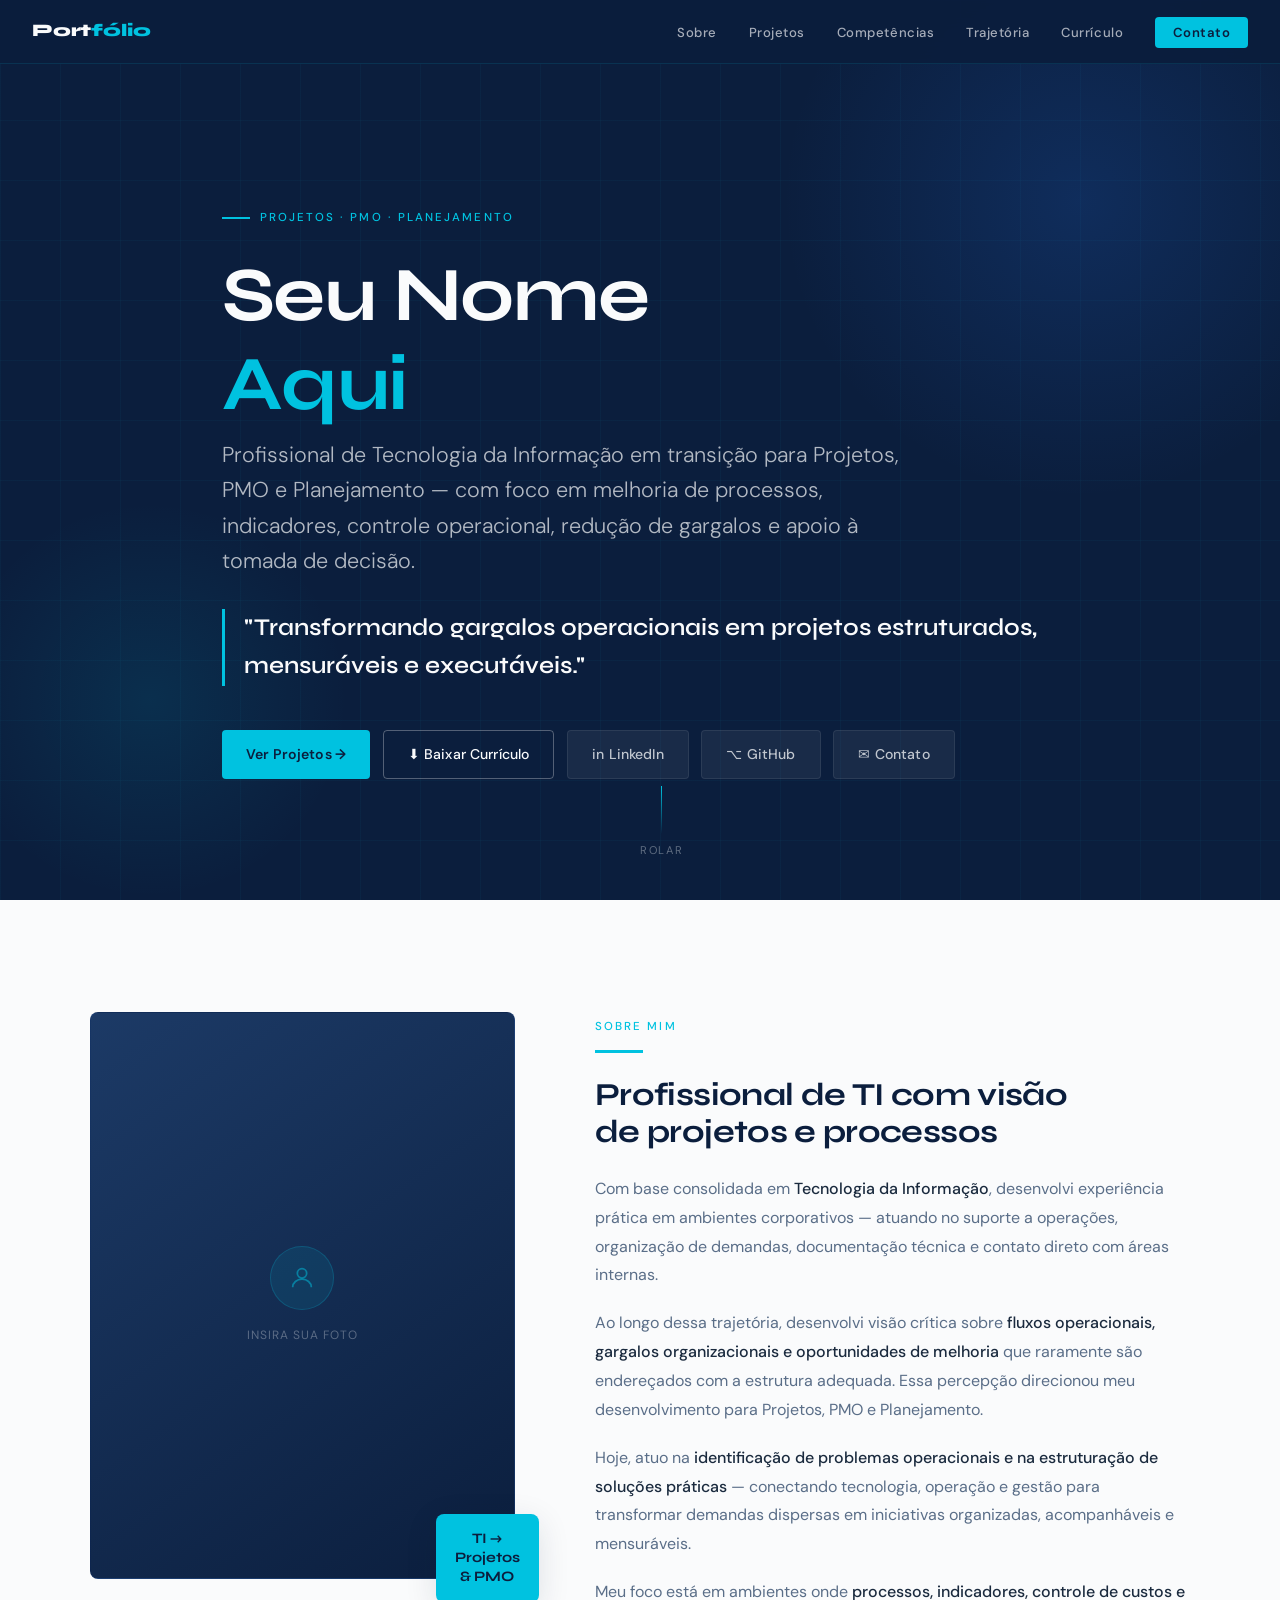
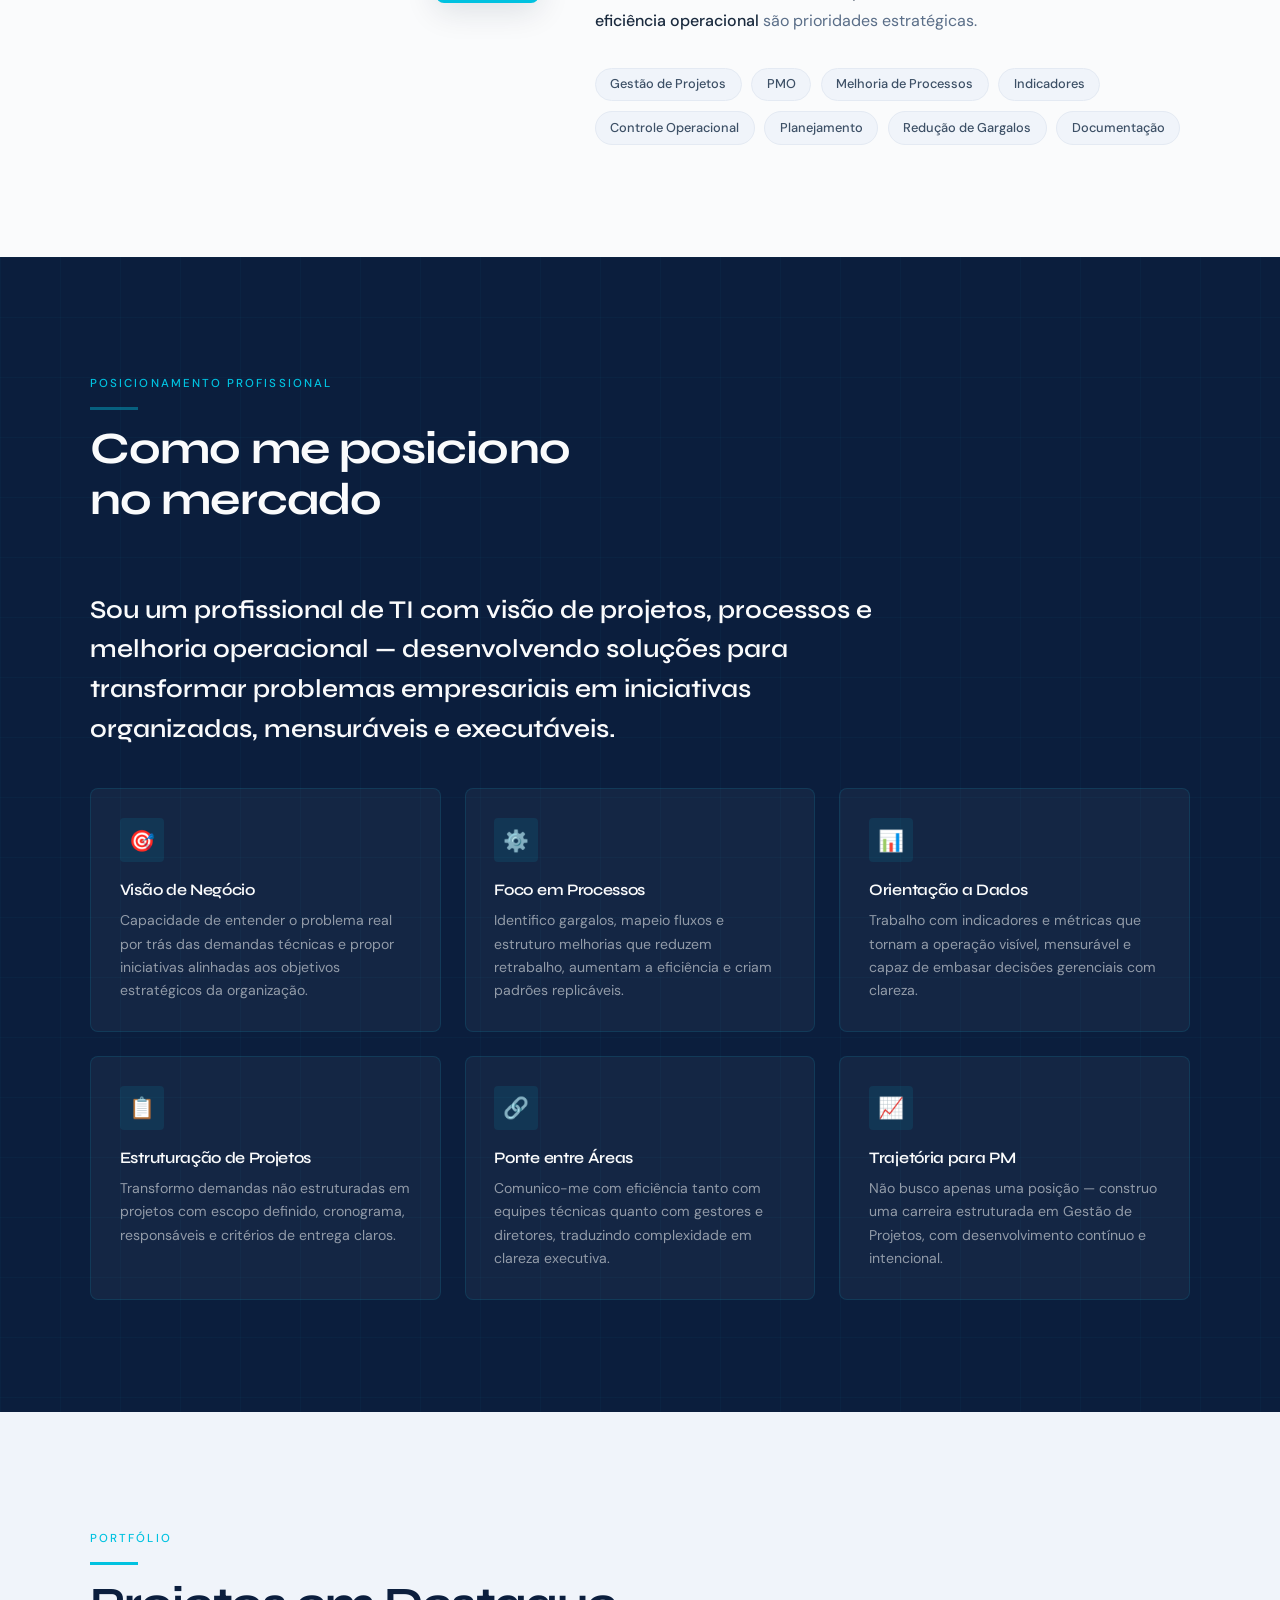
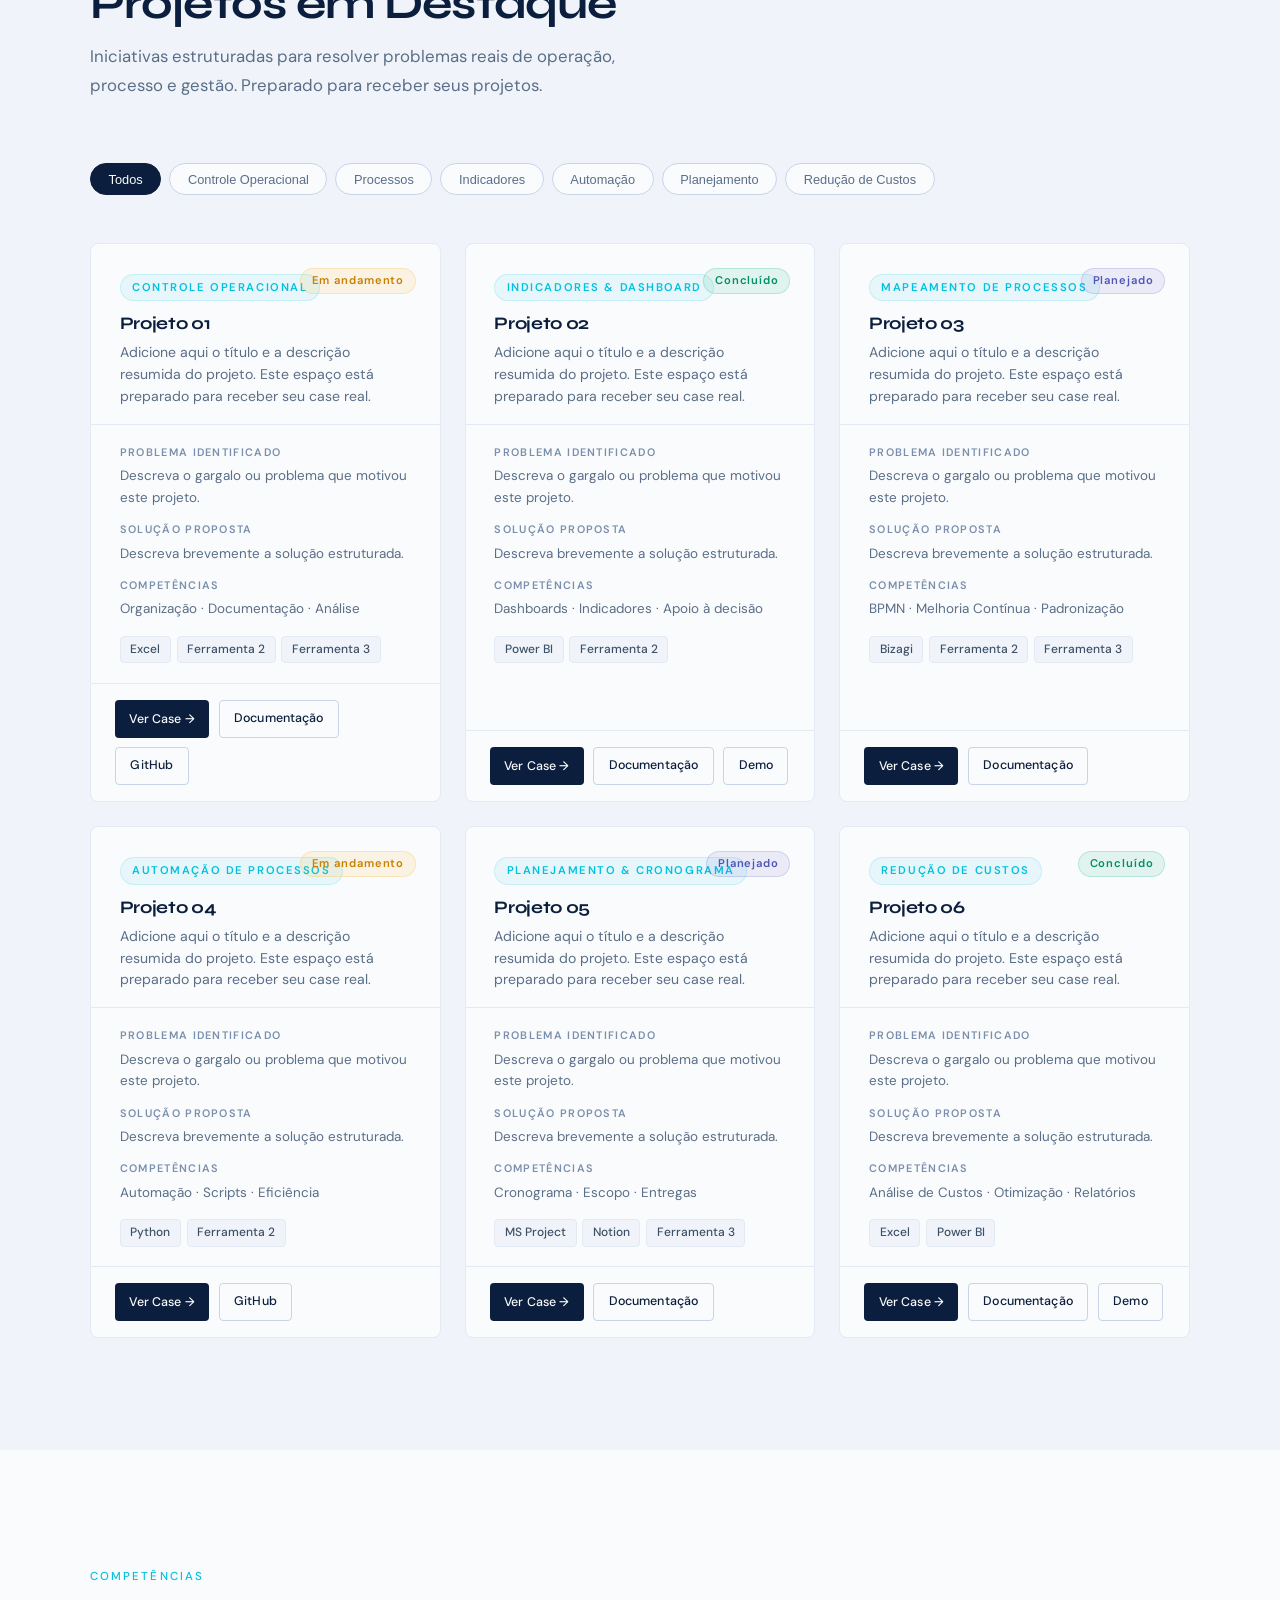
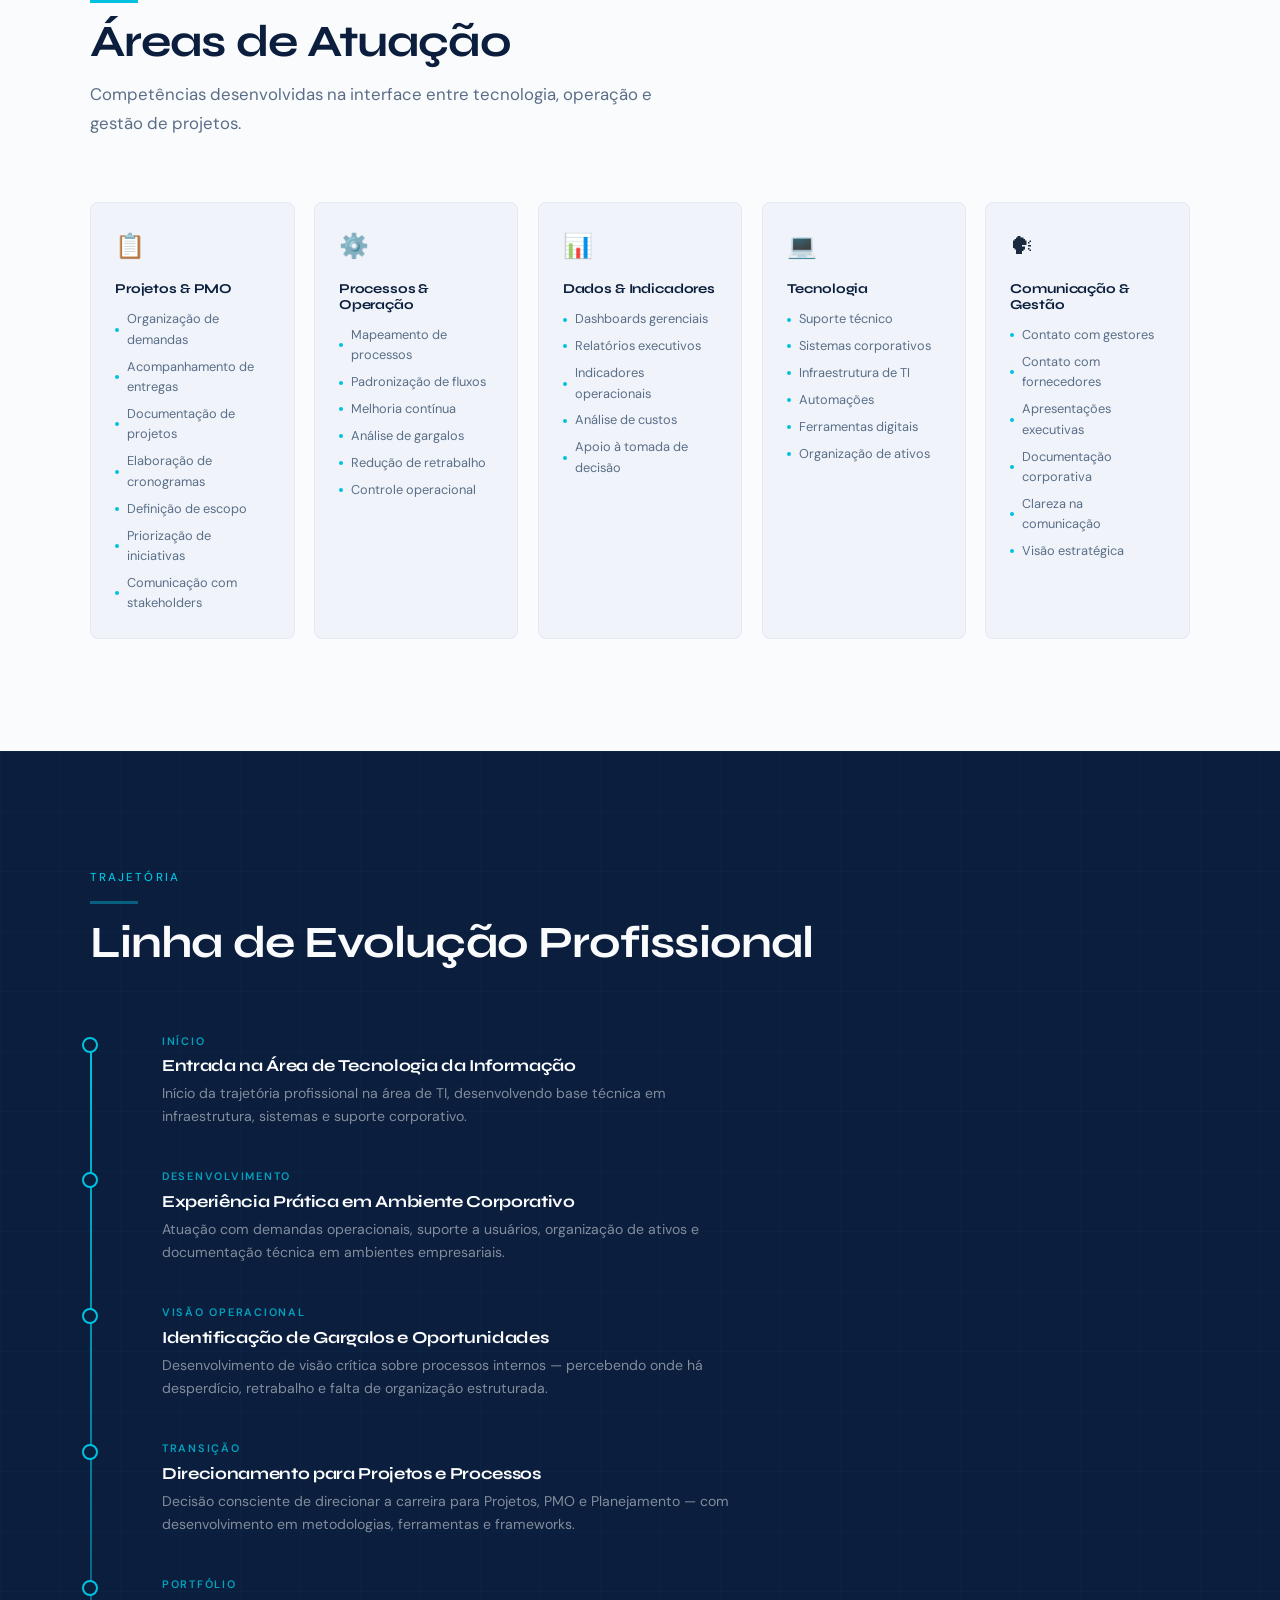
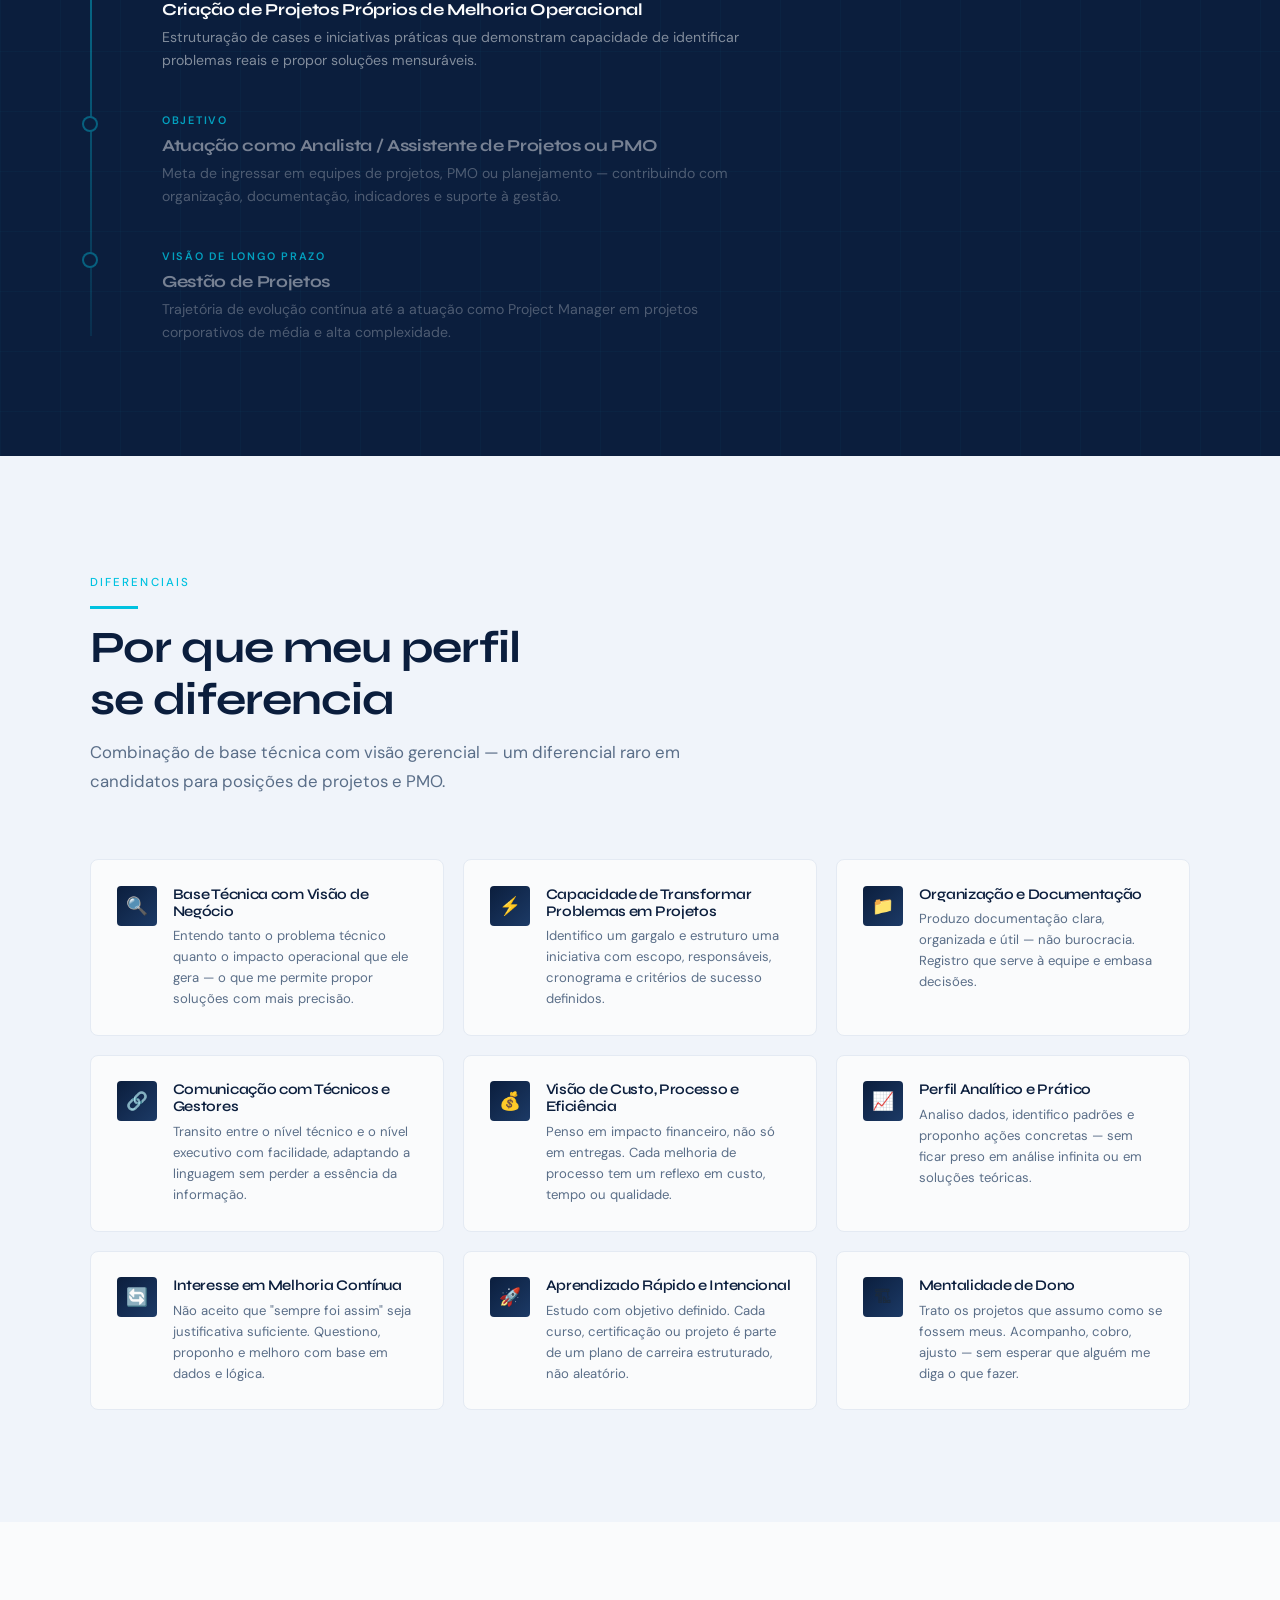
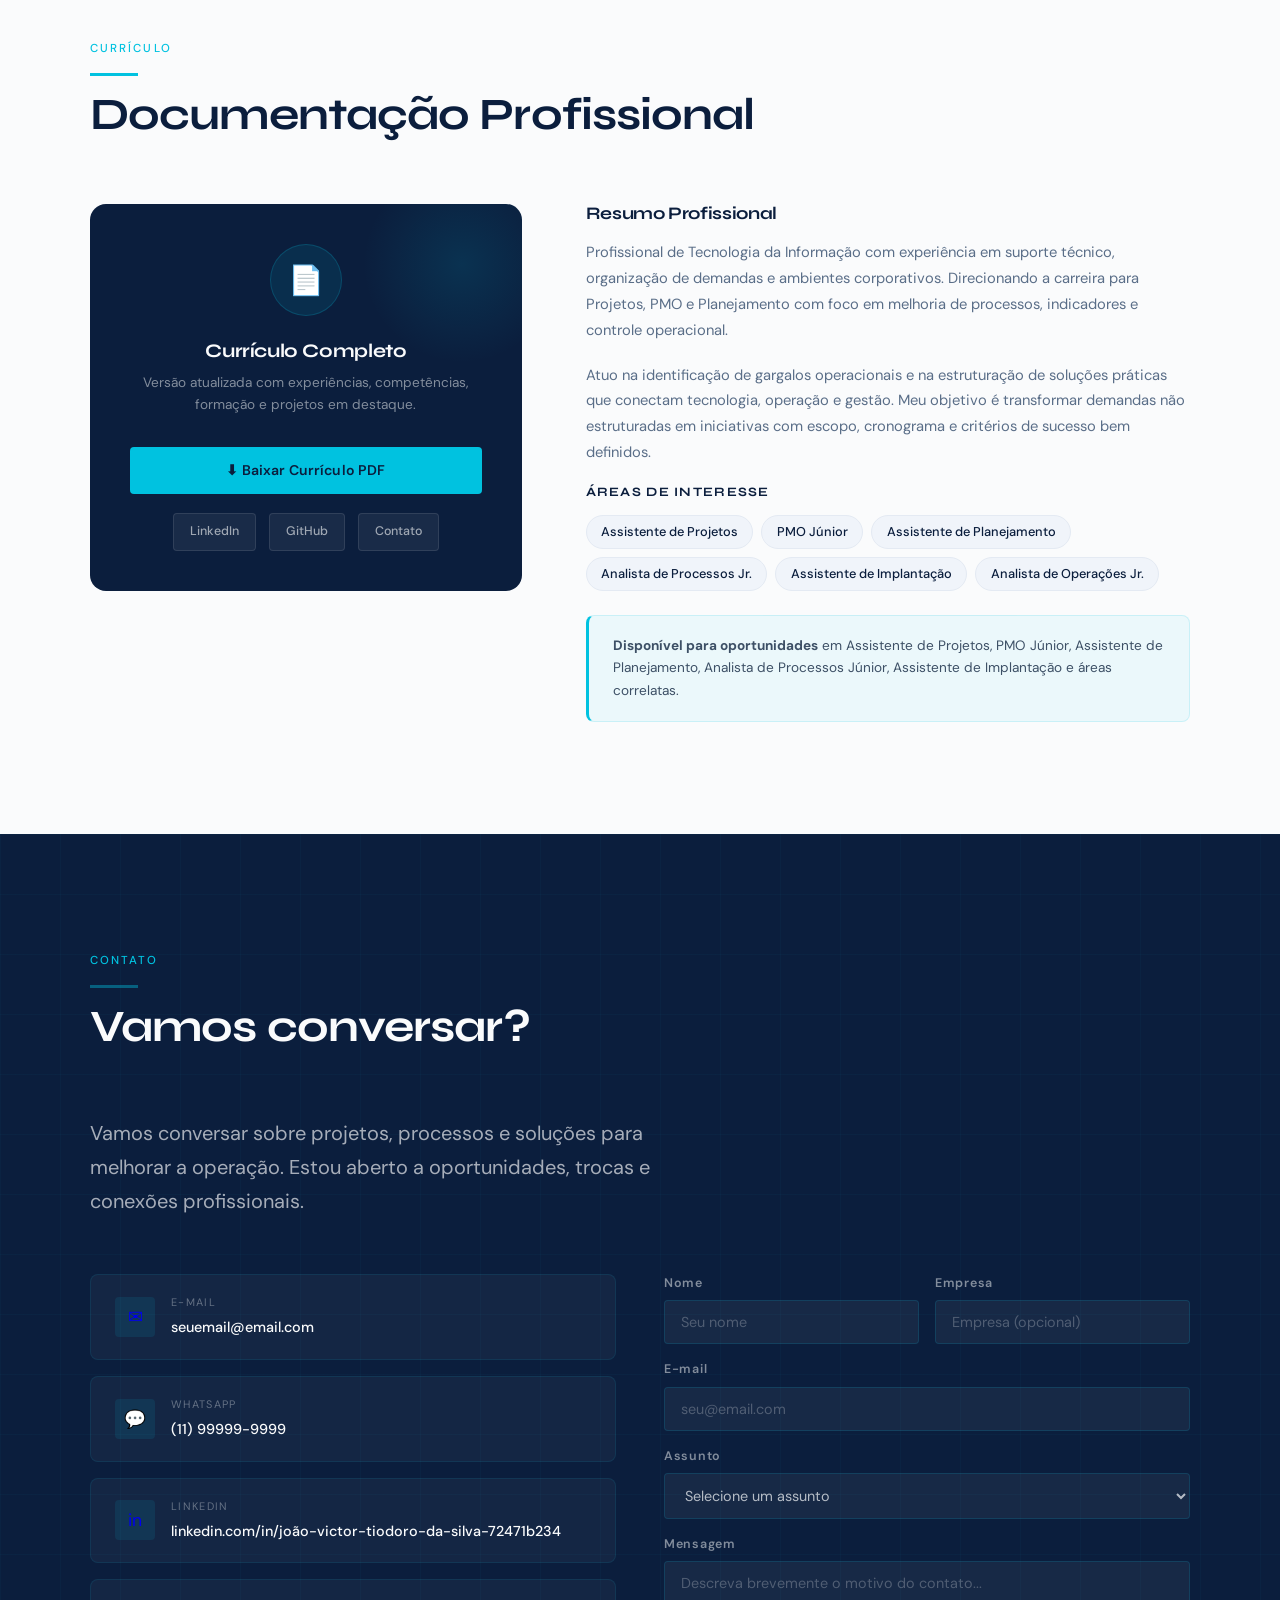
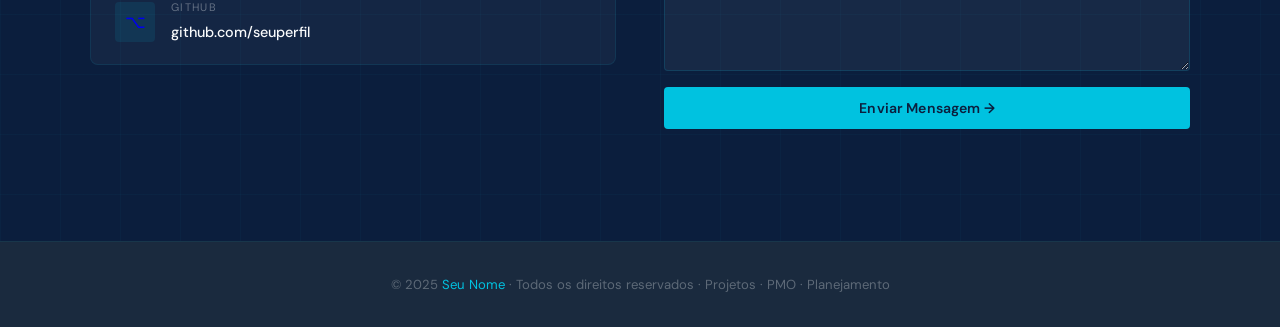
==== commit e91f1e77: "atualizado linkedin" ====
--- a/index.html
+++ b/index.html
@@ -58,7 +58,7 @@
       <a href="#projects" class="btn btn-primary">Ver Projetos →</a>
       <a href="#" class="btn btn-outline">⬇ Baixar Currículo</a>
       <!-- Troque o href pelo seu link do LinkedIn -->
-      <a href="https://linkedin.com/in/seuperfil" target="_blank" class="btn btn-ghost">in LinkedIn</a>
+      <a href="https://linkedin.com/in/joão-victor-tiodoro-da-silva-72471b234" target="_blank" class="btn btn-ghost">in LinkedIn</a>
       <!-- Troque o href pelo seu link do GitHub -->
       <a href="https://github.com/seuperfil" target="_blank" class="btn btn-ghost">⌥ GitHub</a>
       <a href="#contact" class="btn btn-ghost">✉ Contato</a>
@@ -765,7 +765,7 @@
         <!-- Troque o href pelo caminho do seu PDF, ex: "curriculo.pdf" -->
         <a href="curriculo.pdf" class="btn btn-primary" style="width:100%; justify-content:center;">⬇ Baixar Currículo PDF</a>
         <div class="resume-links">
-          <a href="https://linkedin.com/in/seuperfil" target="_blank" class="resume-social">LinkedIn</a>
+          <a href="https://linkedin.com/in/joão-victor-tiodoro-da-silva-72471b234" target="_blank" class="resume-social">LinkedIn</a>
           <a href="https://github.com/seuperfil" target="_blank" class="resume-social">GitHub</a>
           <a href="#contact" class="resume-social">Contato</a>
         </div>
@@ -831,11 +831,11 @@
             <span>(11) 99999-9999</span>
           </div>
         </a>
-        <a href="https://linkedin.com/in/seuperfil" target="_blank" class="contact-item">
+        <a href="https://linkedin.com/in/joão-victor-tiodoro-da-silva-72471b234" target="_blank" class="contact-item">
           <div class="contact-item-icon">in</div>
           <div class="contact-item-text">
             <label>LinkedIn</label>
-            <span>linkedin.com/in/seuperfil</span>
+            <span>linkedin.com/in/joão-victor-tiodoro-da-silva-72471b234</span>
           </div>
         </a>
         <a href="https://github.com/seuperfil" target="_blank" class="contact-item">
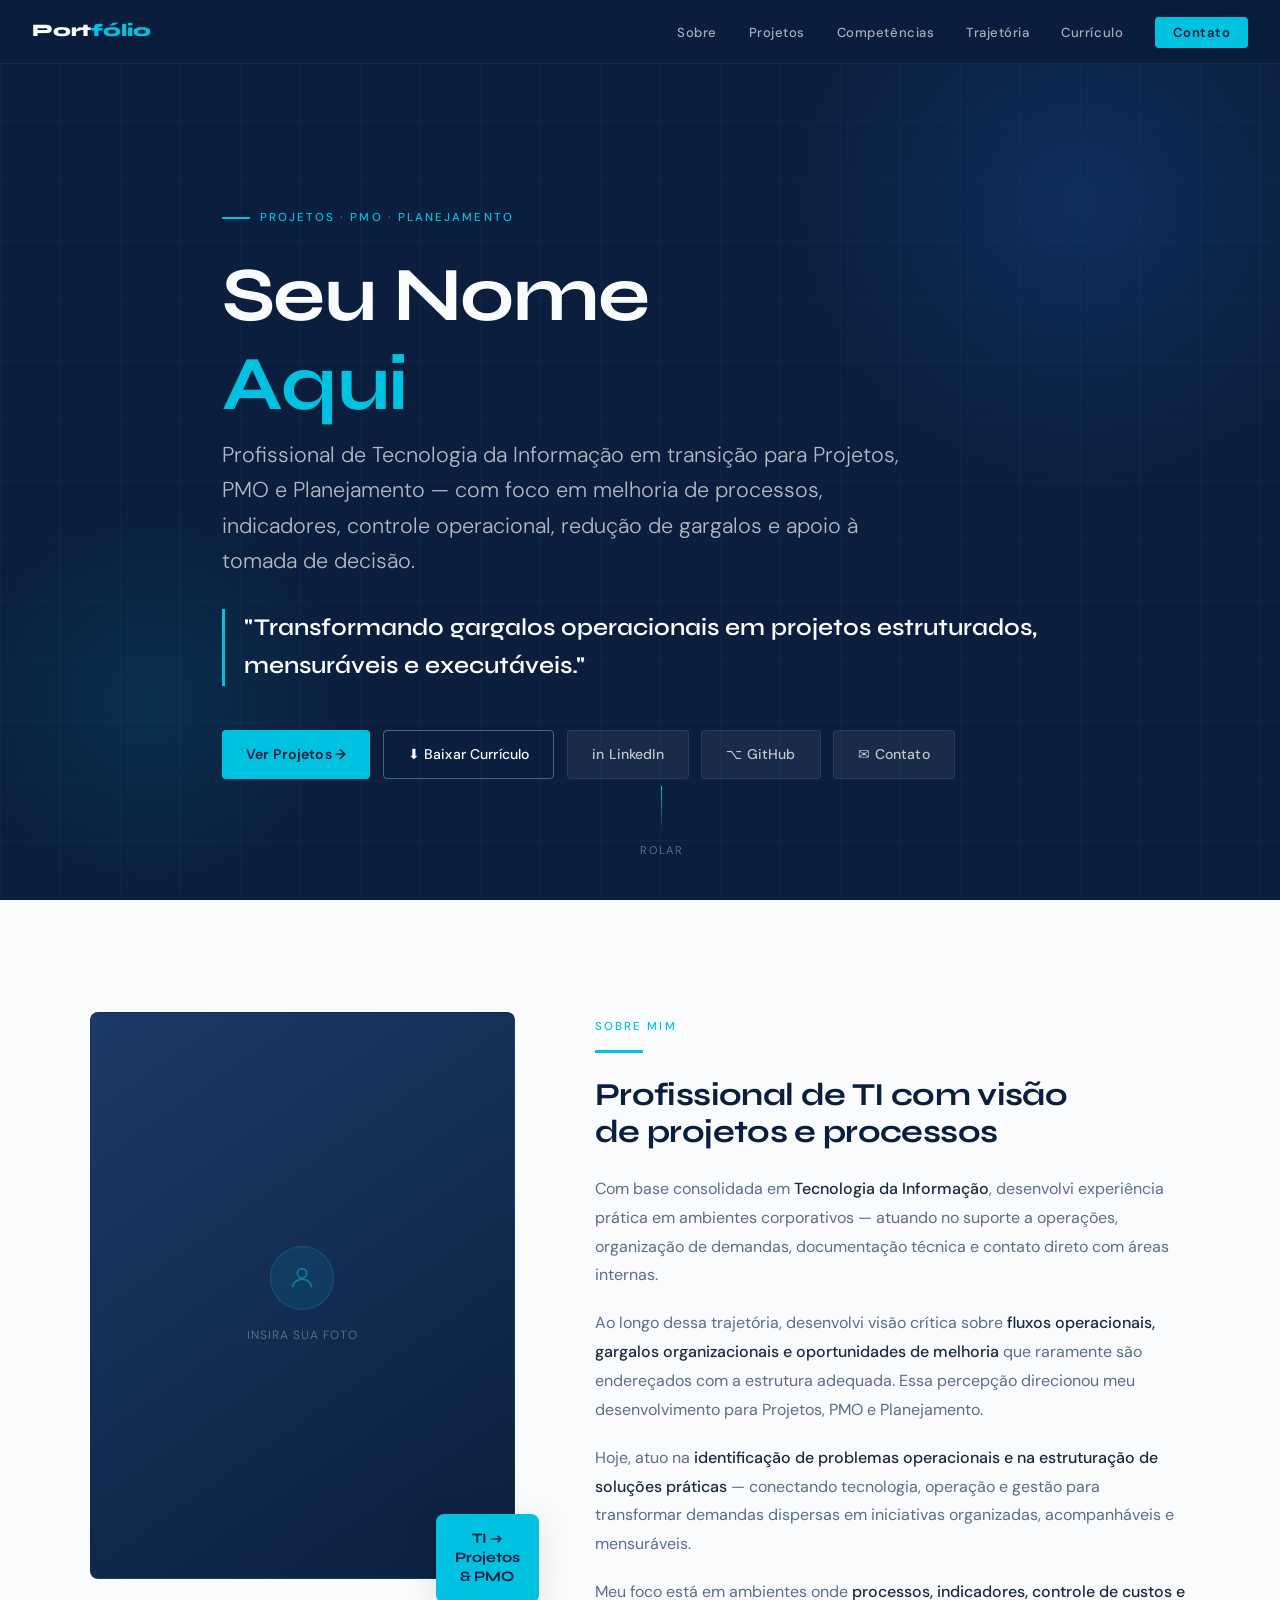
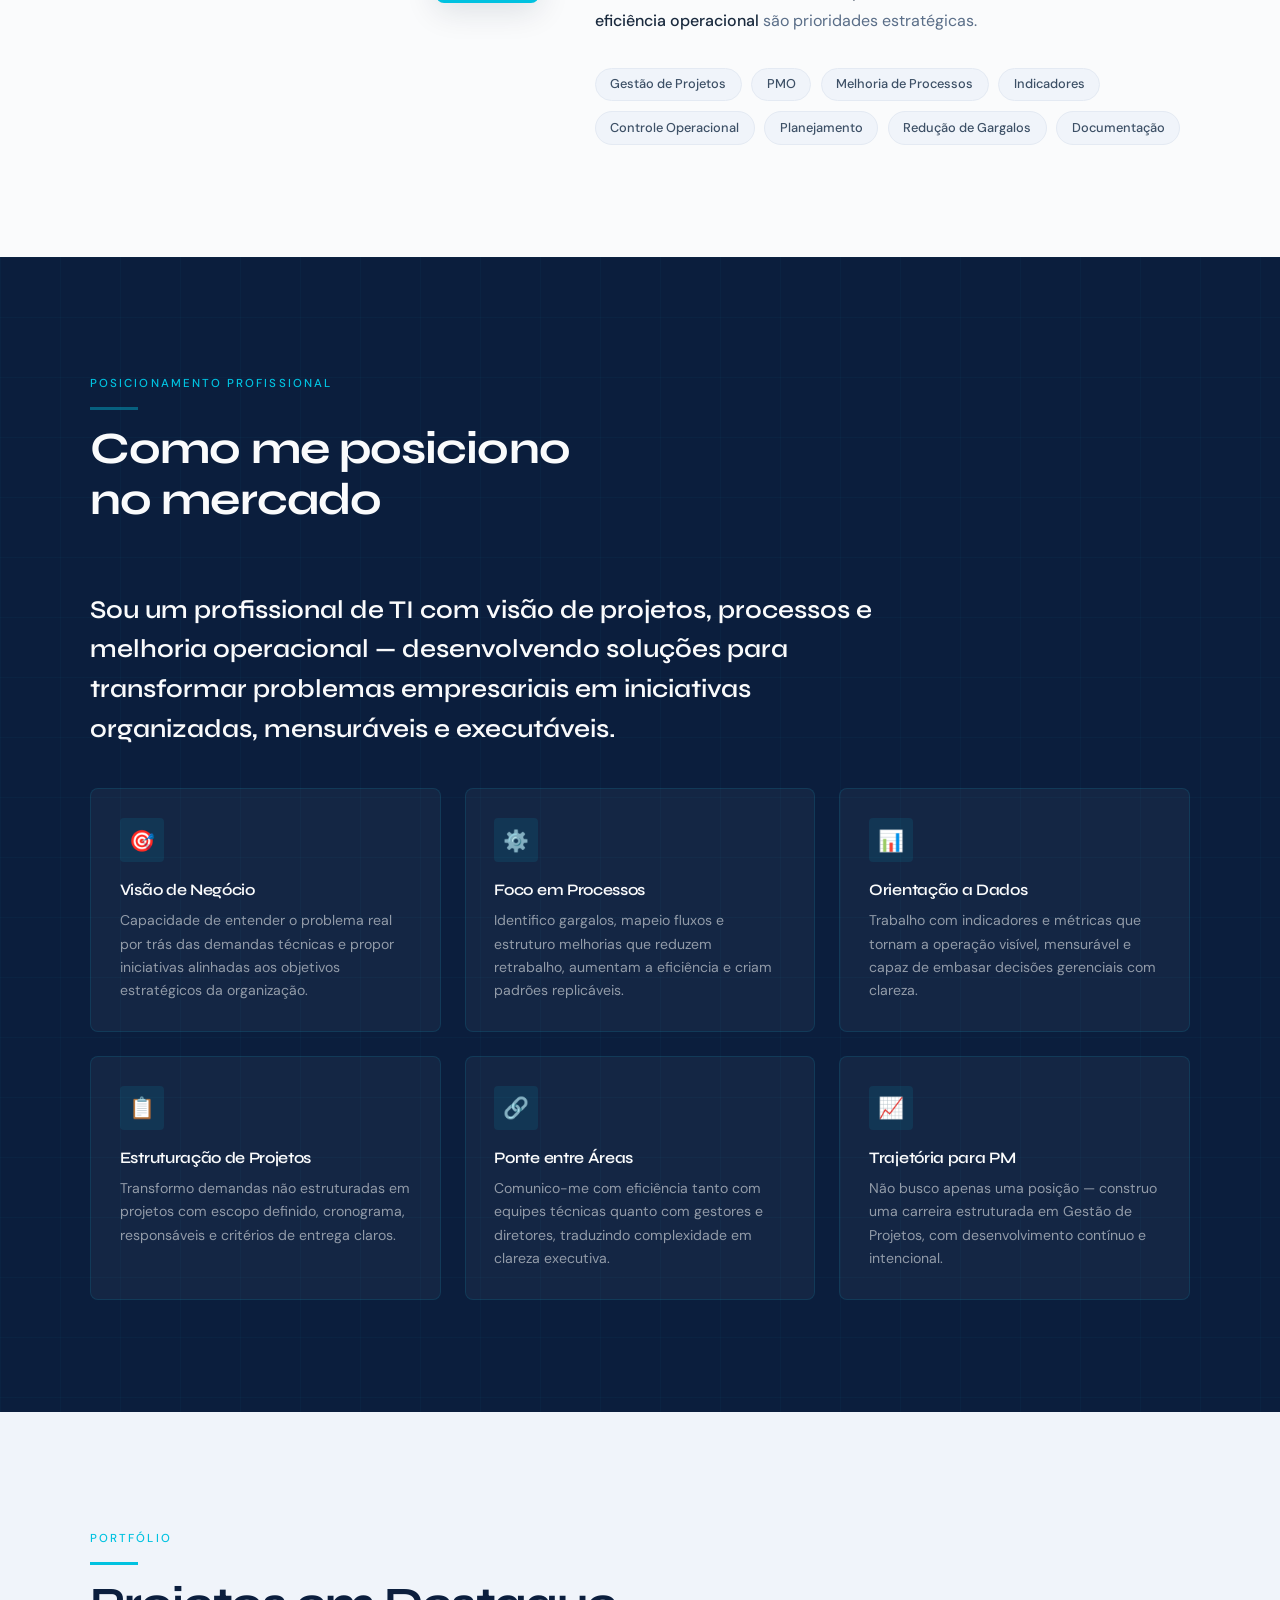
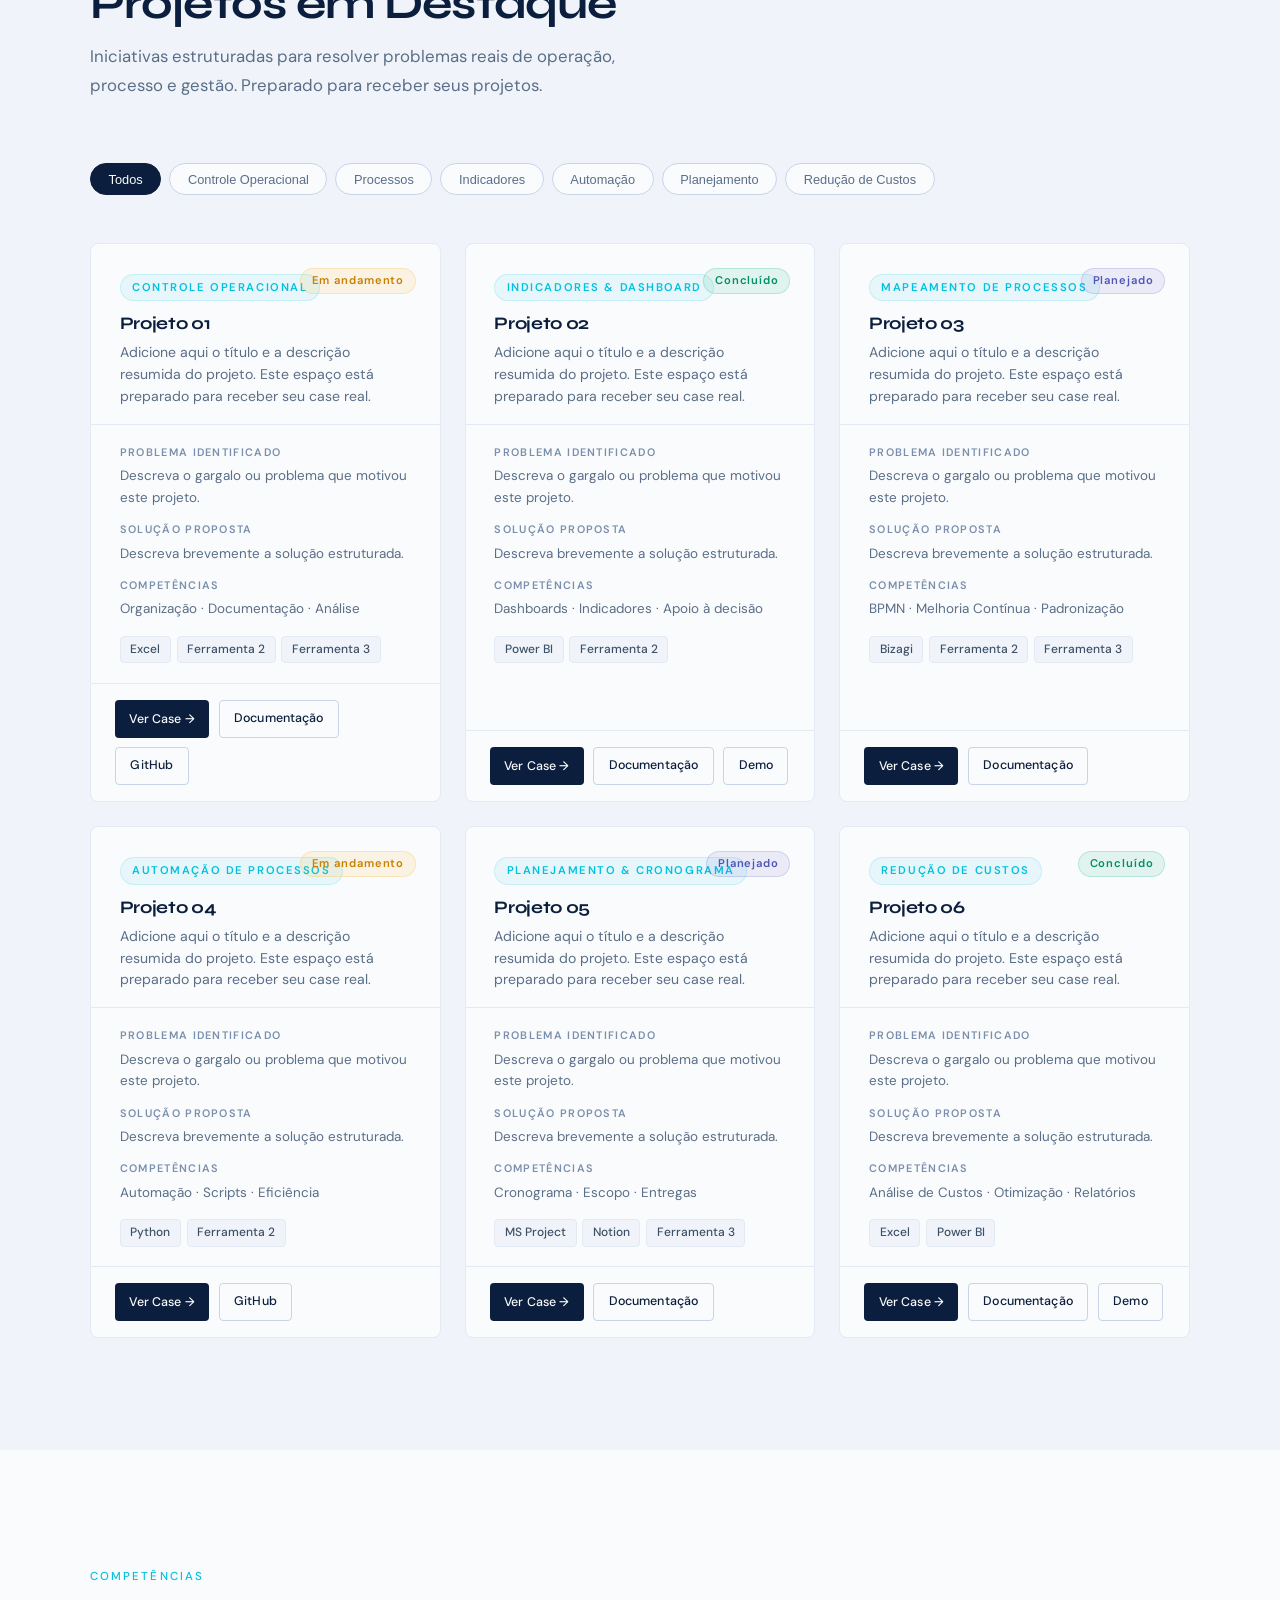
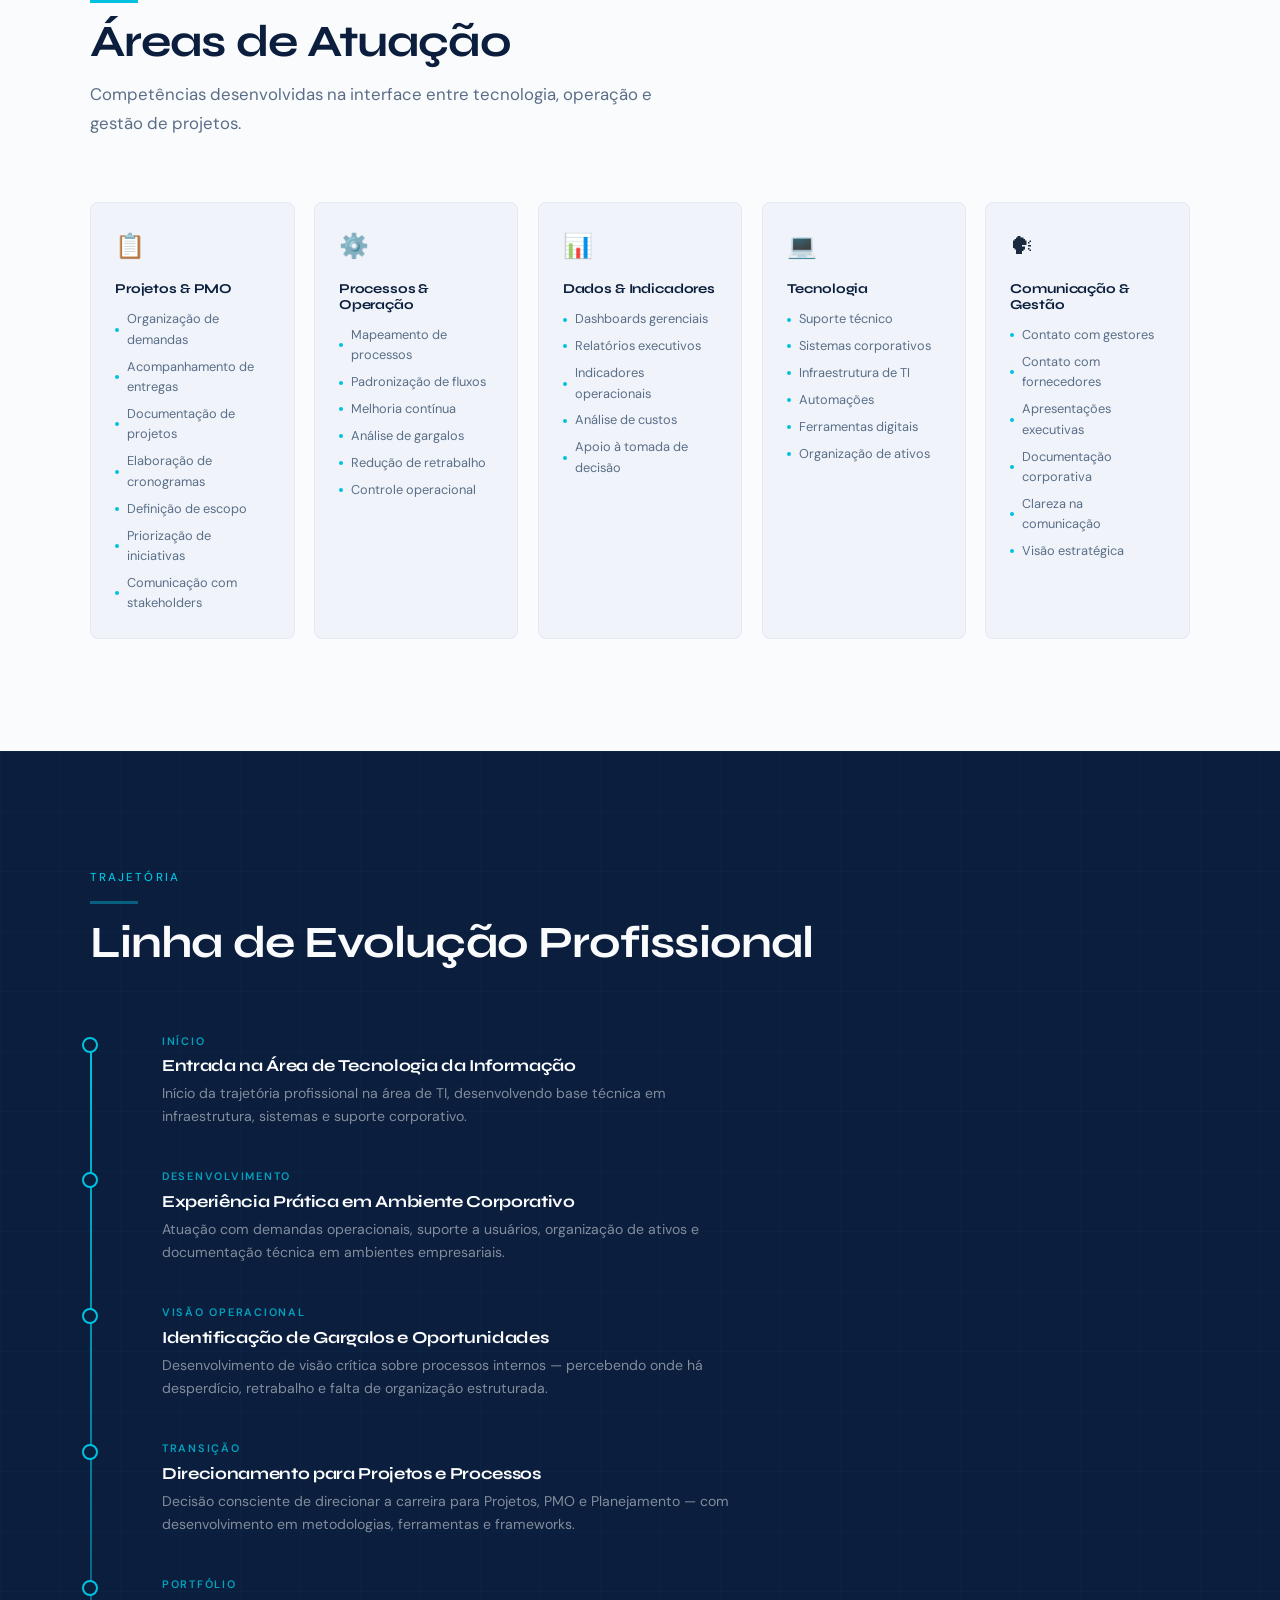
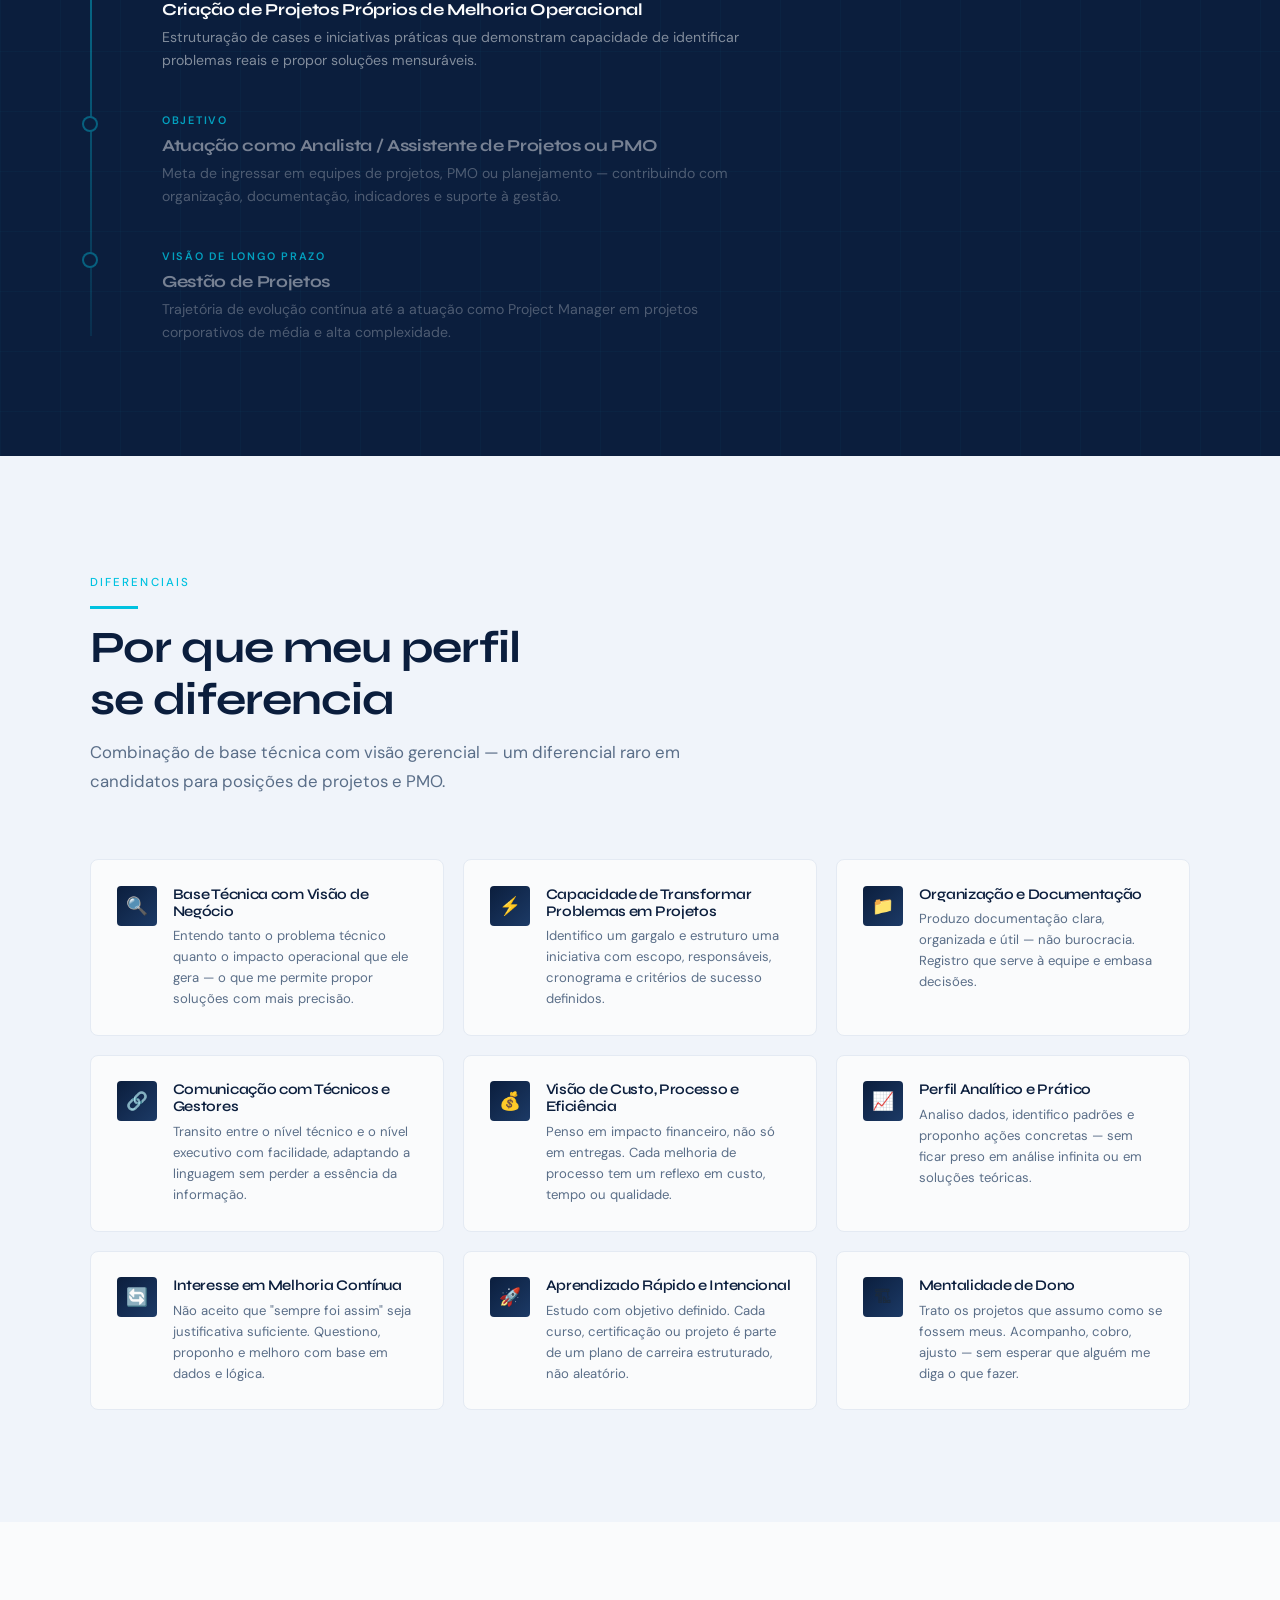
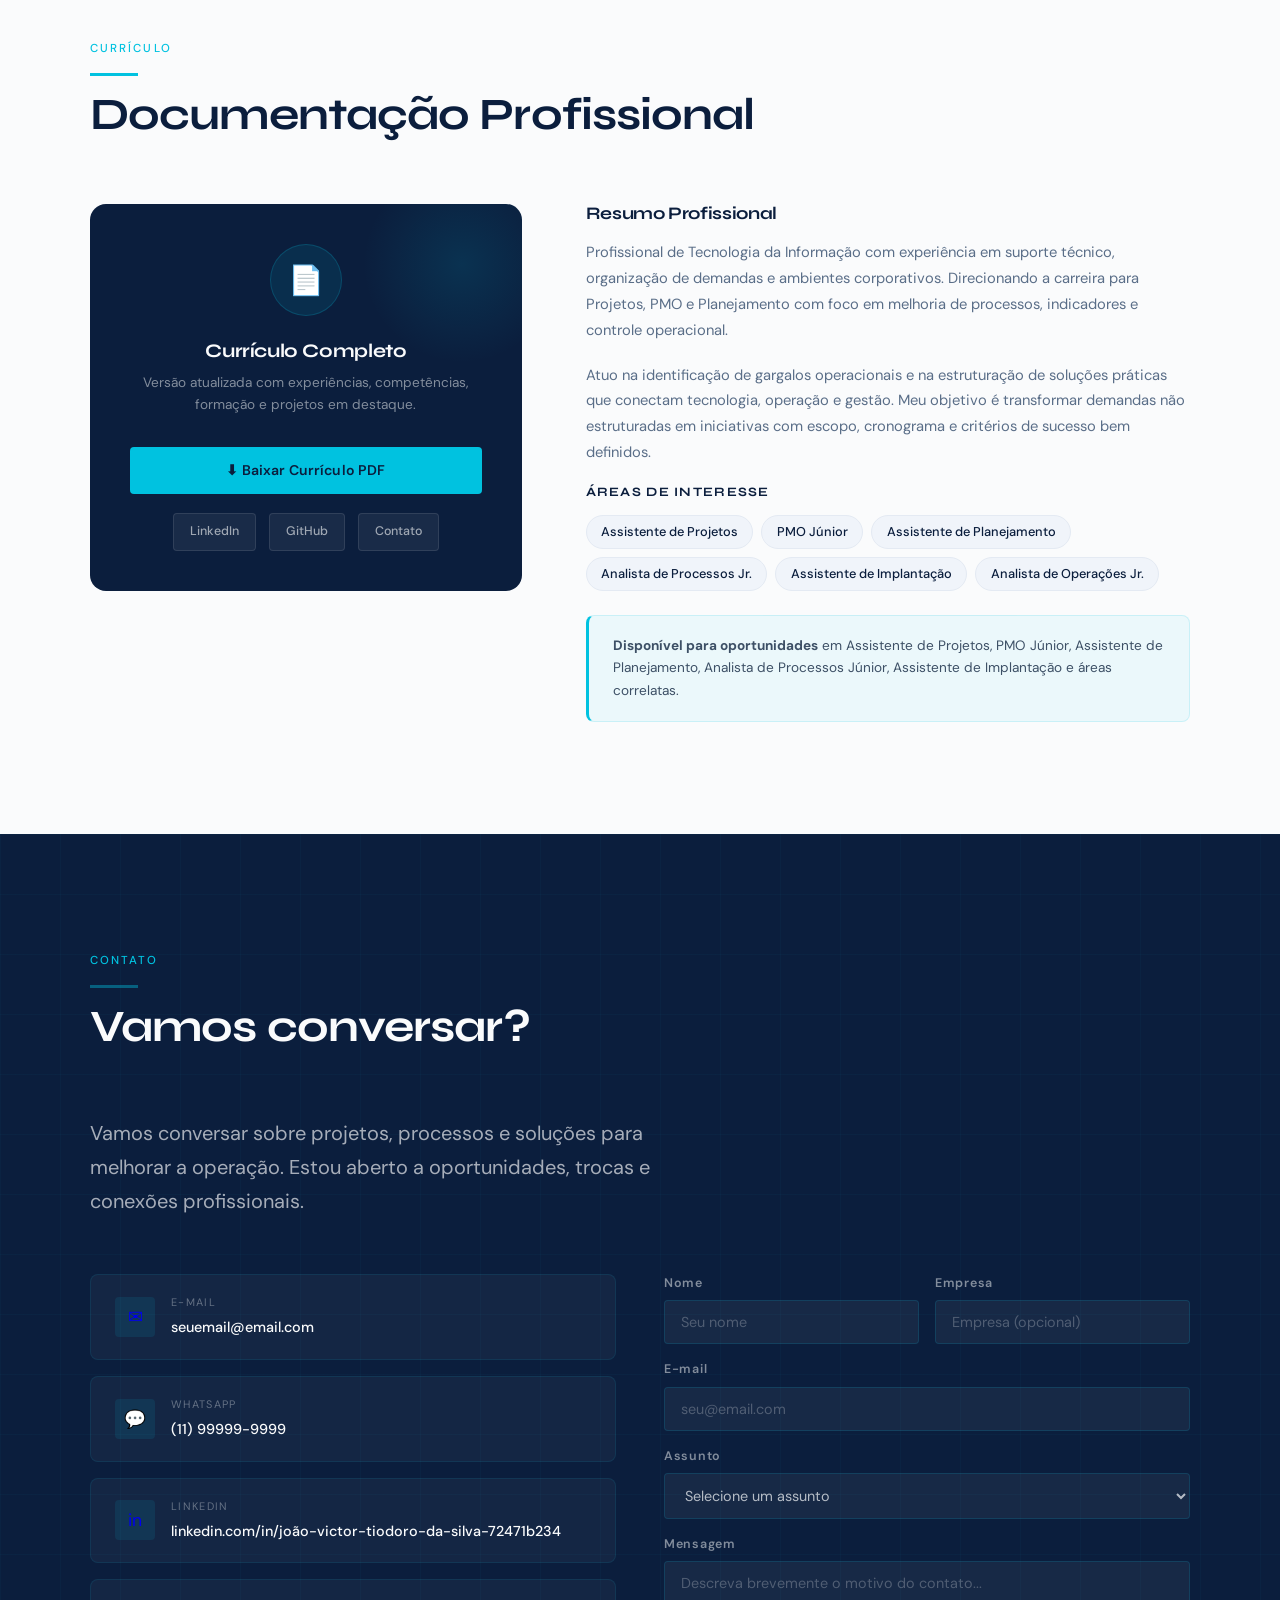
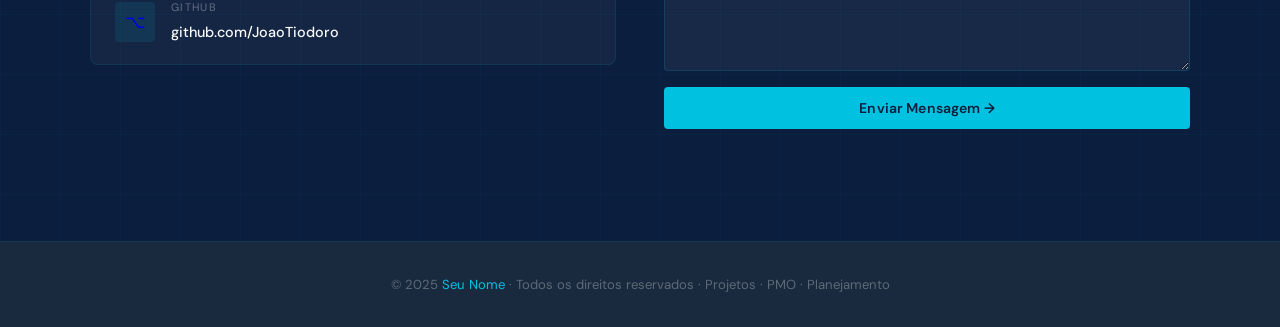
==== commit 84980193: "corrigindo download curriculo e links github" ====
--- a/index.html
+++ b/index.html
@@ -56,11 +56,11 @@
     </p>
     <div class="hero-actions">
       <a href="#projects" class="btn btn-primary">Ver Projetos →</a>
-      <a href="#" class="btn btn-outline">⬇ Baixar Currículo</a>
+      <a href="curriculo.pdf" download class="btn btn-outline">⬇ Baixar Currículo</a>
       <!-- Troque o href pelo seu link do LinkedIn -->
       <a href="https://linkedin.com/in/joão-victor-tiodoro-da-silva-72471b234" target="_blank" class="btn btn-ghost">in LinkedIn</a>
       <!-- Troque o href pelo seu link do GitHub -->
-      <a href="https://github.com/seuperfil" target="_blank" class="btn btn-ghost">⌥ GitHub</a>
+      <a href="https://github.com/JoaoTiodoro" target="_blank" class="btn btn-ghost">⌥ GitHub</a>
       <a href="#contact" class="btn btn-ghost">✉ Contato</a>
     </div>
   </div>
@@ -766,7 +766,7 @@
         <a href="curriculo.pdf" class="btn btn-primary" style="width:100%; justify-content:center;">⬇ Baixar Currículo PDF</a>
         <div class="resume-links">
           <a href="https://linkedin.com/in/joão-victor-tiodoro-da-silva-72471b234" target="_blank" class="resume-social">LinkedIn</a>
-          <a href="https://github.com/seuperfil" target="_blank" class="resume-social">GitHub</a>
+          <a href="https://github.com/JoaoTiodoro" target="_blank" class="resume-social">GitHub</a>
           <a href="#contact" class="resume-social">Contato</a>
         </div>
       </div>
@@ -838,11 +838,11 @@
             <span>linkedin.com/in/joão-victor-tiodoro-da-silva-72471b234</span>
           </div>
         </a>
-        <a href="https://github.com/seuperfil" target="_blank" class="contact-item">
+        <a href="https://github.com/JoaoTiodoro" target="_blank" class="contact-item">
           <div class="contact-item-icon">⌥</div>
           <div class="contact-item-text">
             <label>GitHub</label>
-            <span>github.com/seuperfil</span>
+            <span>github.com/JoaoTiodoro</span>
           </div>
         </a>
       </div>
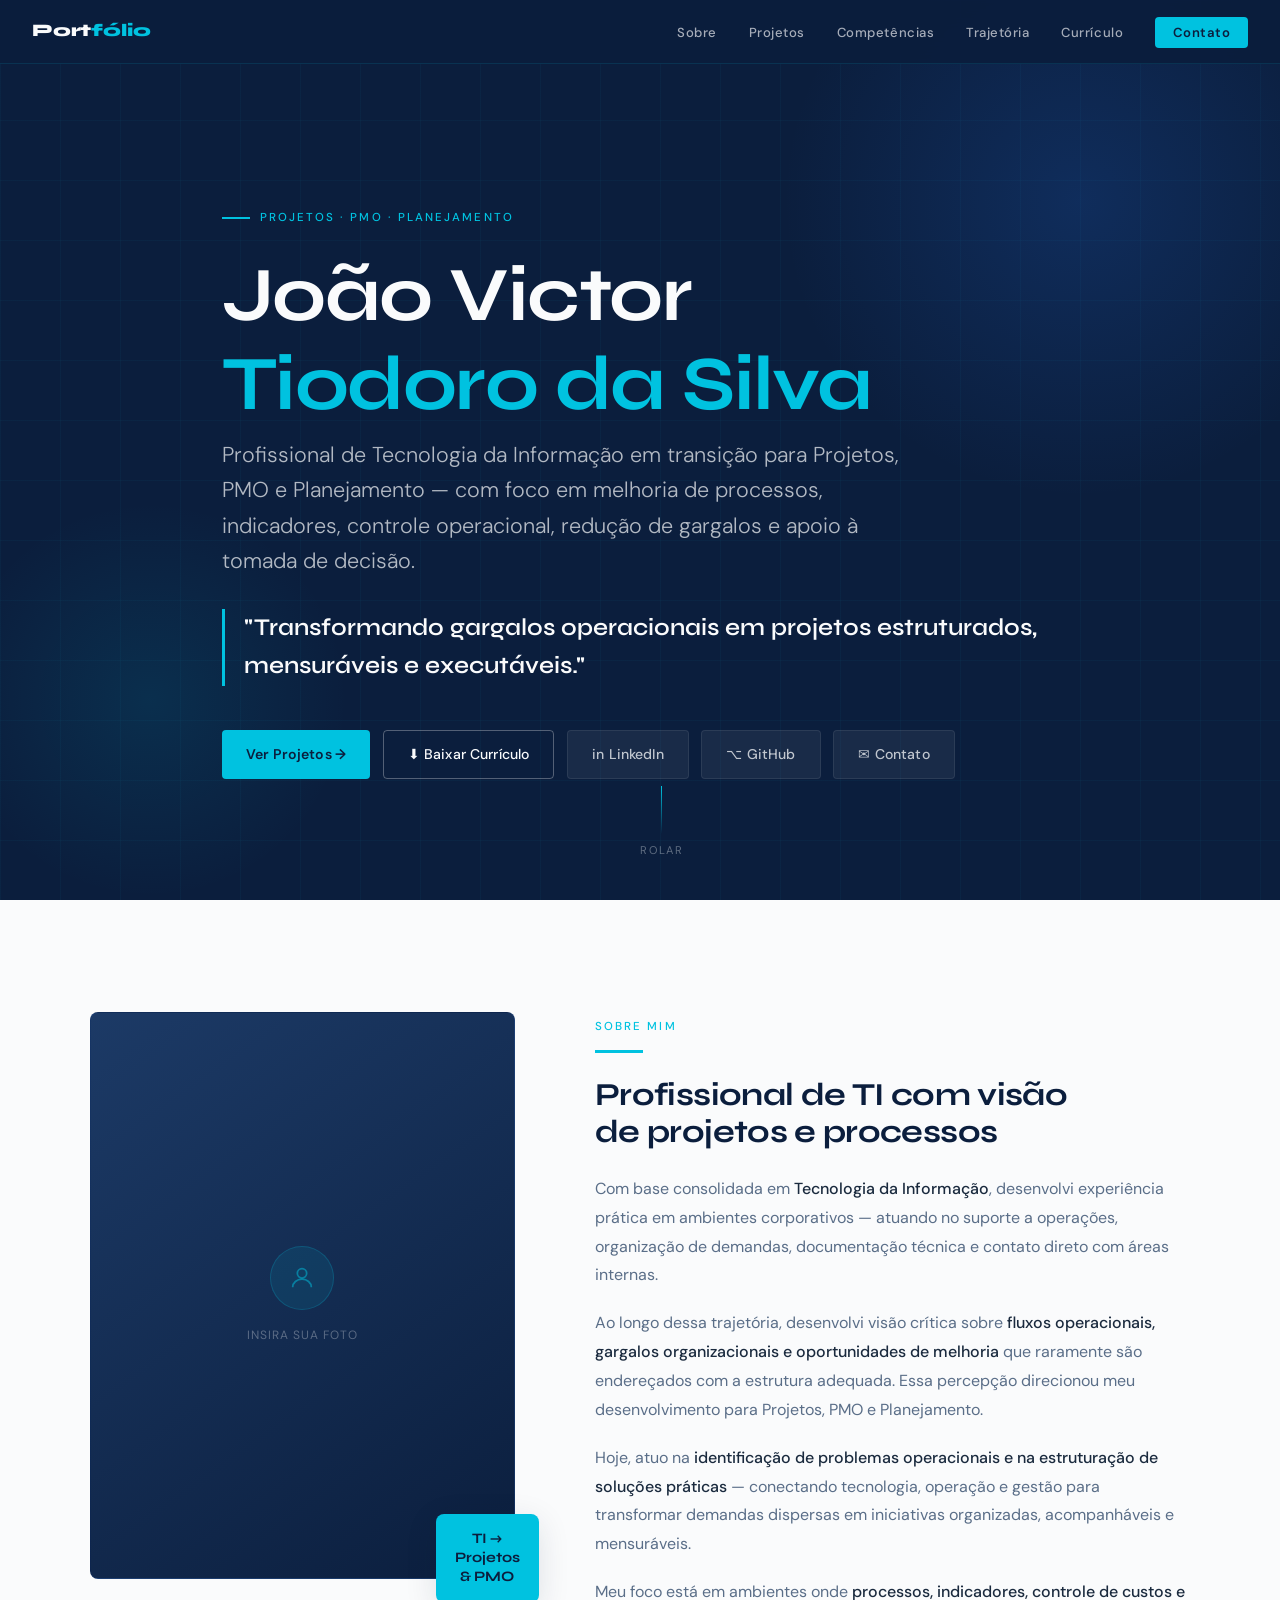
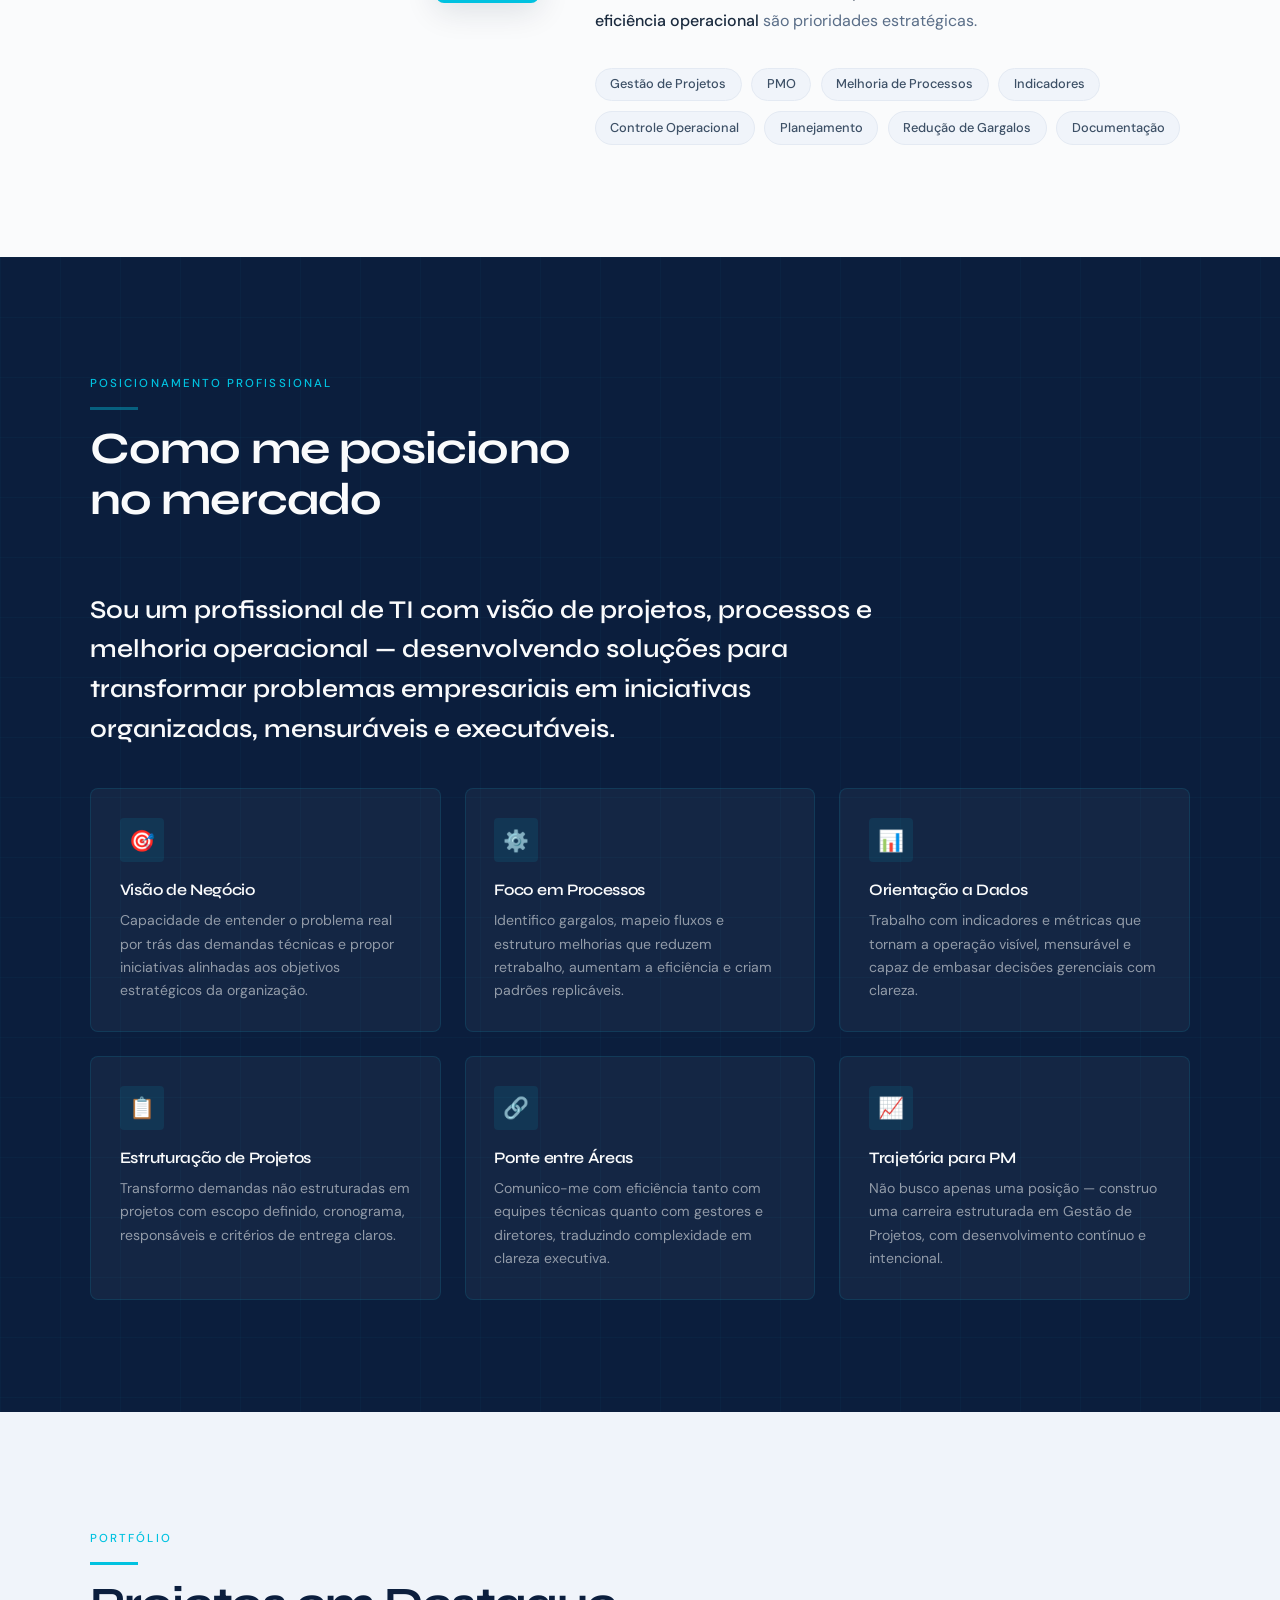
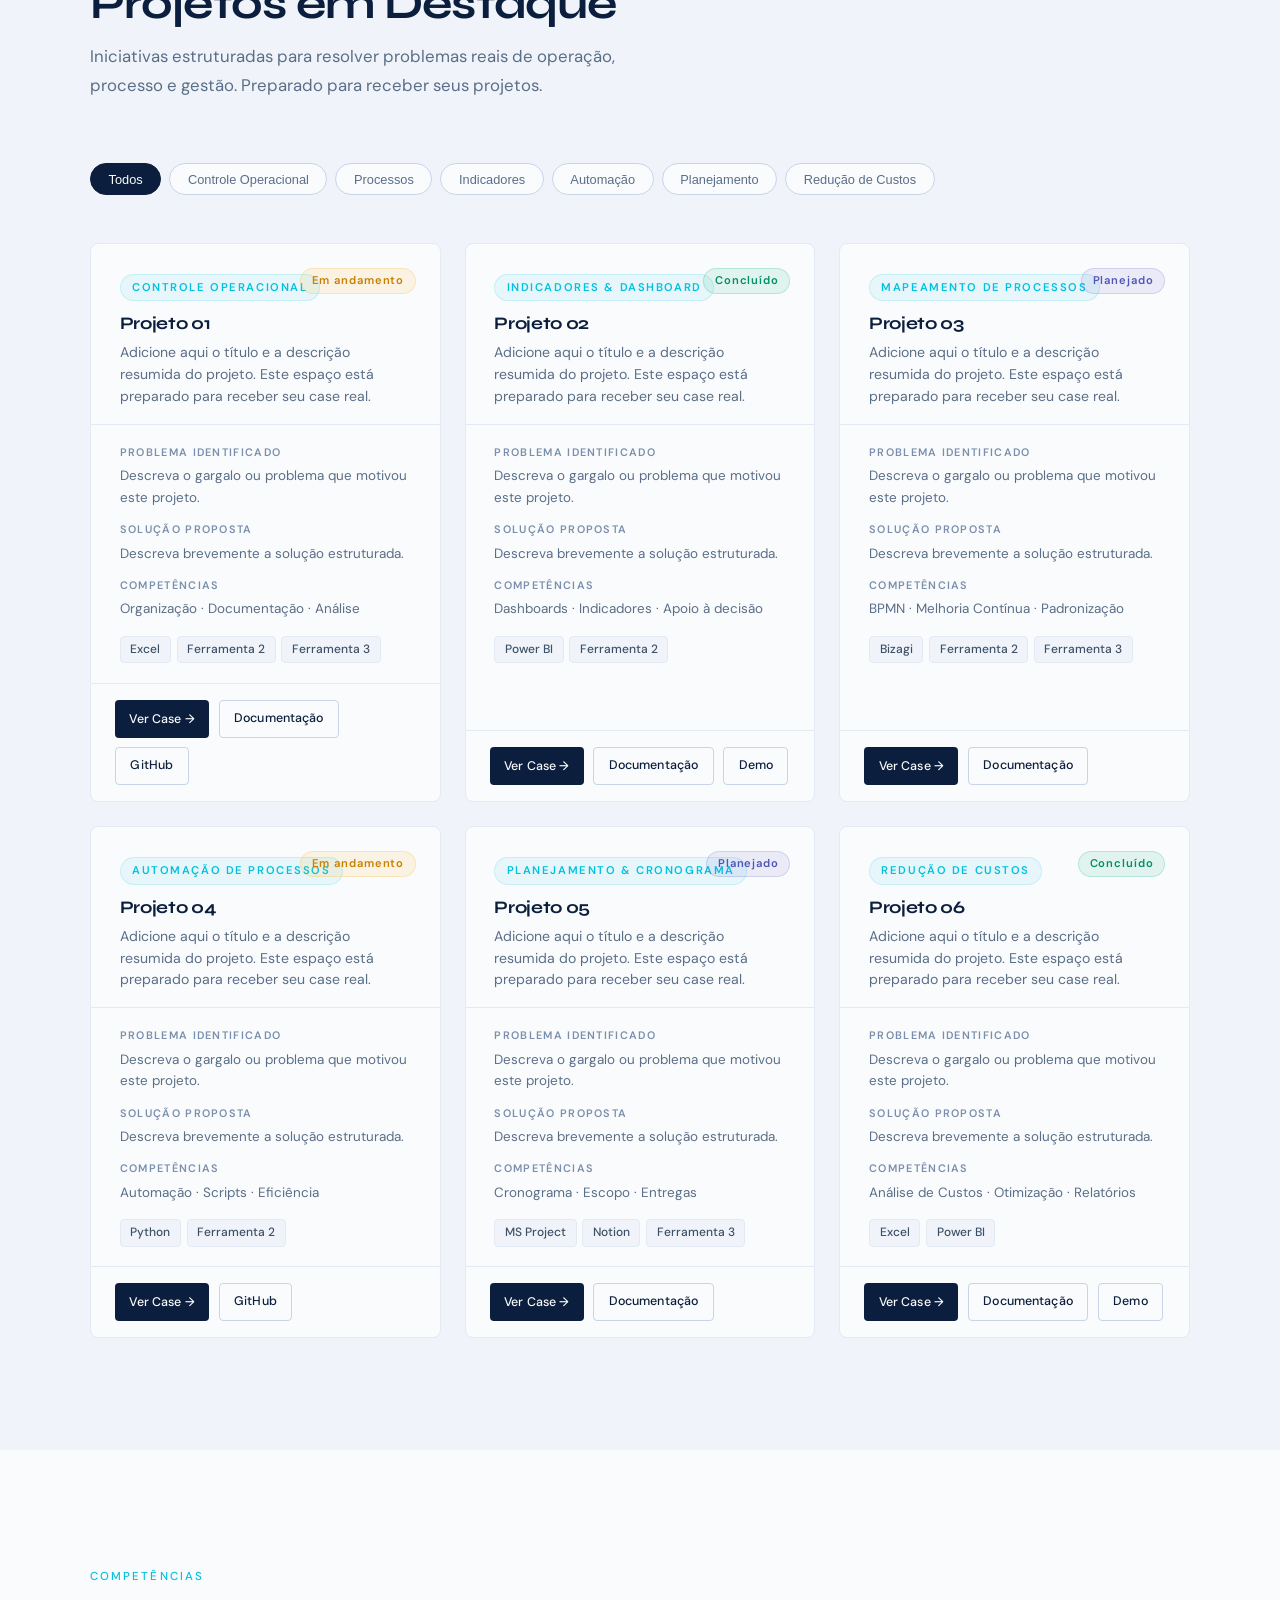
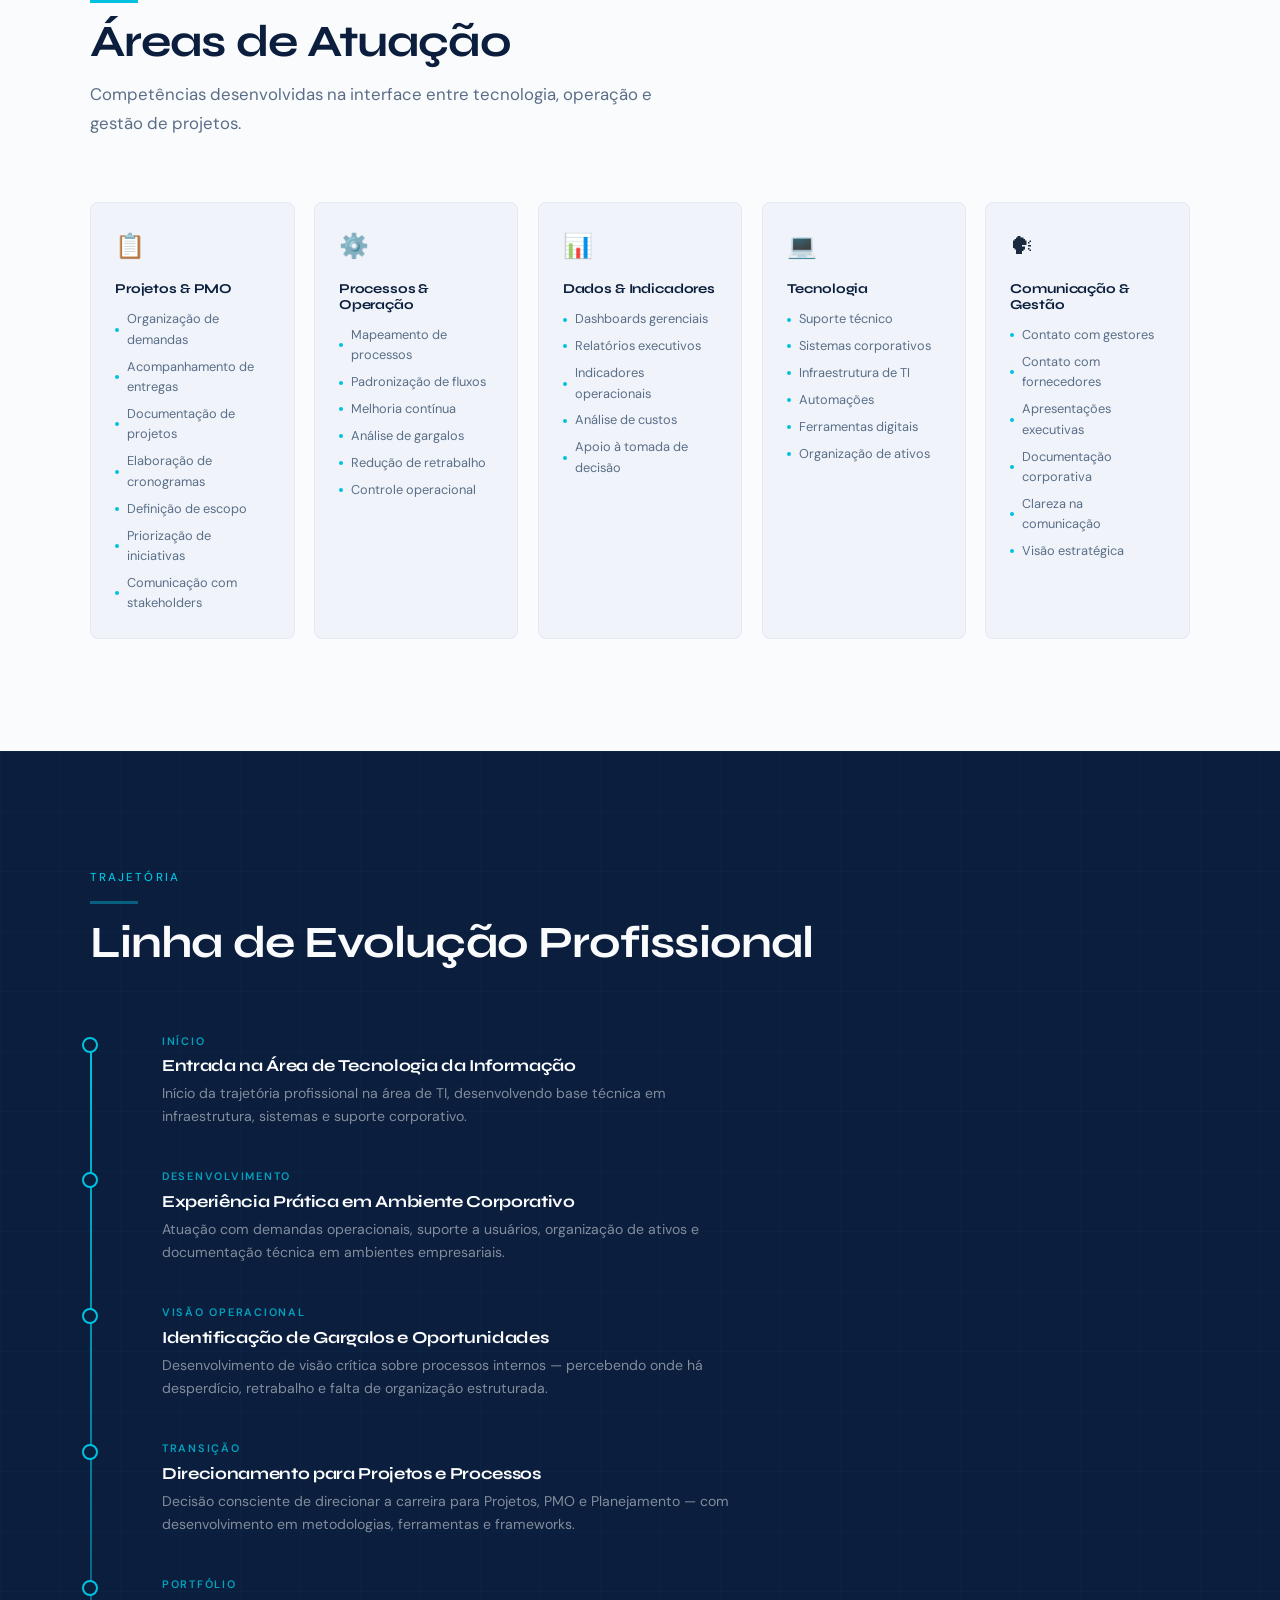
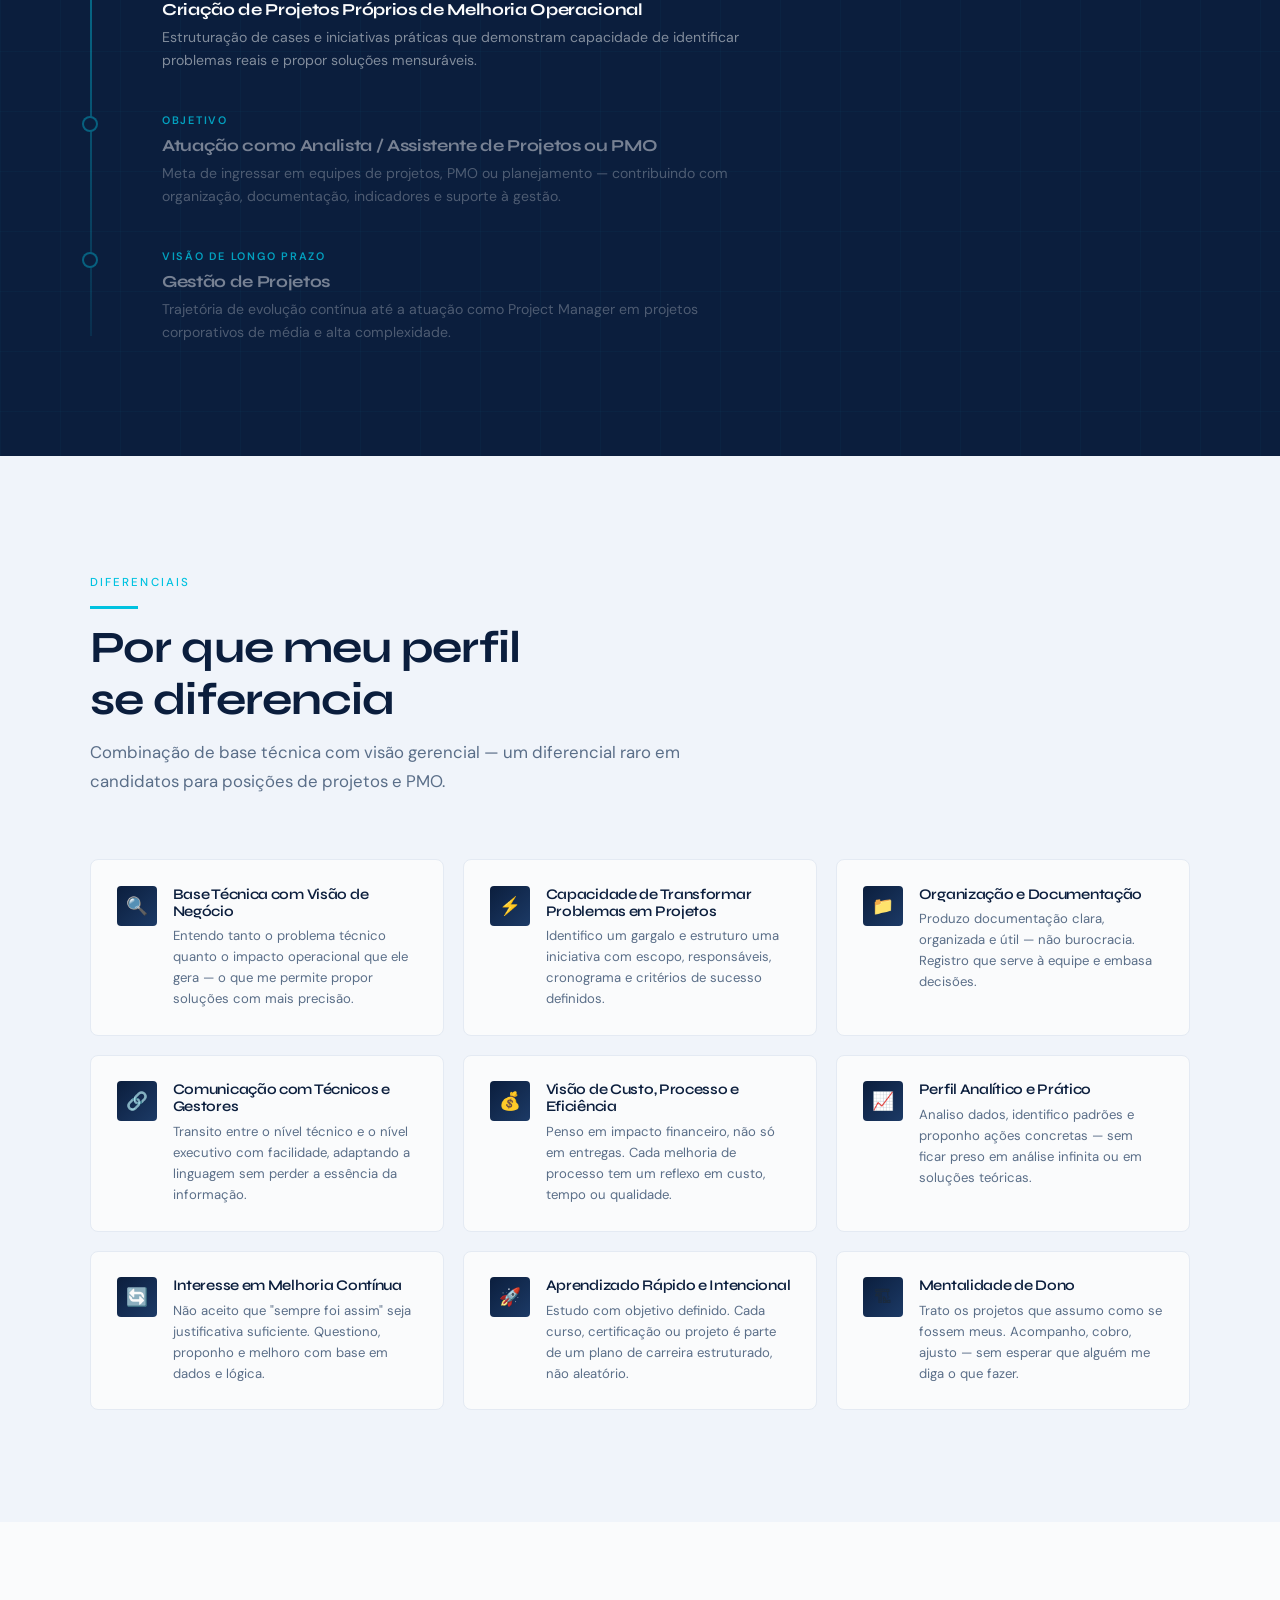
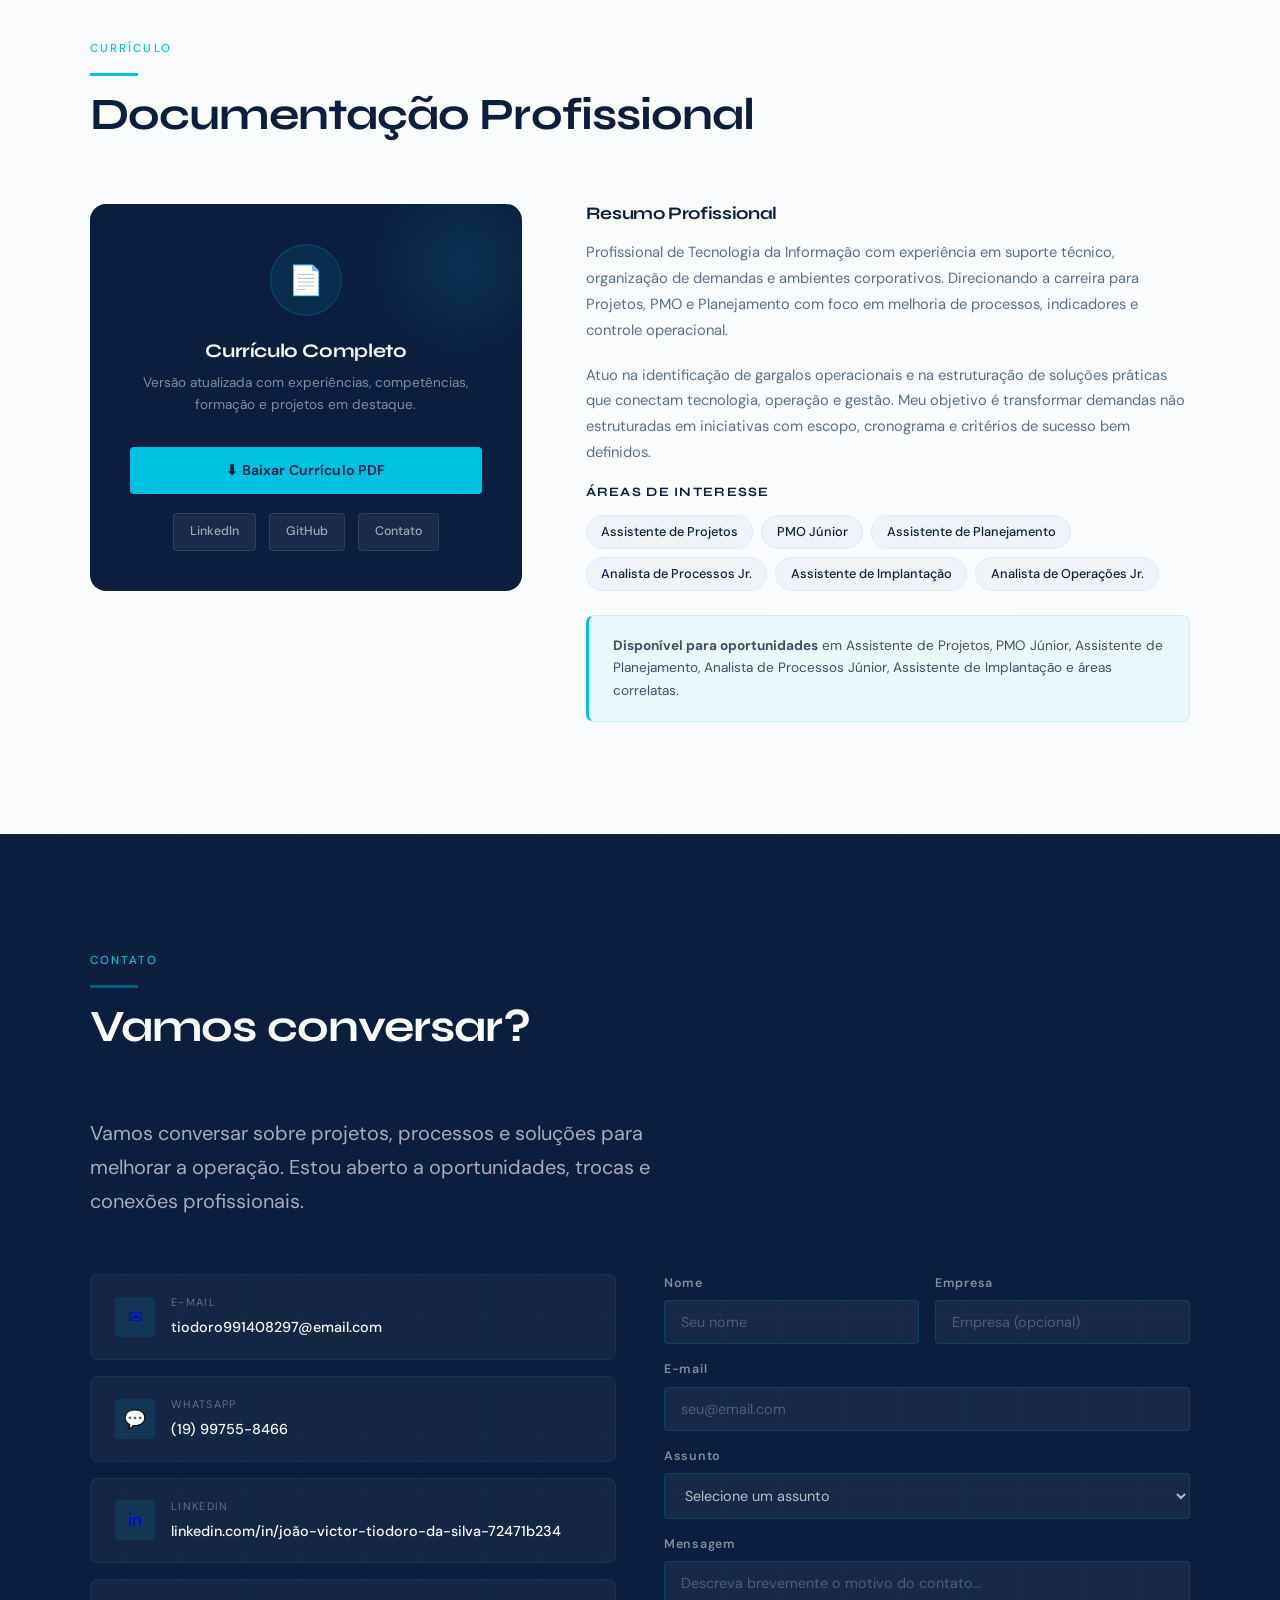
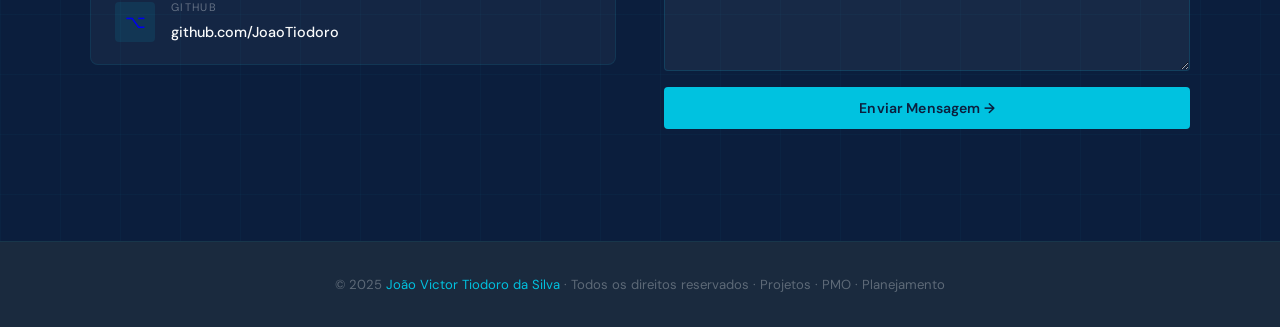
==== commit 09aecf3d: "atualizando e-mail e contato" ====
--- a/index.html
+++ b/index.html
@@ -47,7 +47,7 @@
     <div class="hero-eyebrow">
       <span class="label">Projetos · PMO · Planejamento</span>
     </div>
-    <h1 class="hero-name">Seu Nome<br><span>Aqui</span></h1>
+    <h1 class="hero-name">João Victor<br><span>Tiodoro da Silva</span></h1>
     <p class="hero-headline">
       Profissional de Tecnologia da Informação em transição para Projetos, PMO e Planejamento — com foco em melhoria de processos, indicadores, controle operacional, redução de gargalos e apoio à tomada de decisão.
     </p>
@@ -821,14 +821,14 @@
           <div class="contact-item-icon">✉</div>
           <div class="contact-item-text">
             <label>E-mail</label>
-            <span>seuemail@email.com</span>
+            <span>tiodoro991408297@email.com</span>
           </div>
         </a>
         <a href="https://wa.me/5511999999999" target="_blank" class="contact-item">
           <div class="contact-item-icon">💬</div>
           <div class="contact-item-text">
             <label>WhatsApp</label>
-            <span>(11) 99999-9999</span>
+            <span>(19) 99755-8466</span>
           </div>
         </a>
         <a href="https://linkedin.com/in/joão-victor-tiodoro-da-silva-72471b234" target="_blank" class="contact-item">
@@ -888,7 +888,7 @@
 <!-- FOOTER -->
 <footer>
   <!-- Troque "Seu Nome" pelo seu nome real -->
-  <p>© 2025 <span>Seu Nome</span> · Todos os direitos reservados · Projetos · PMO · Planejamento</p>
+  <p>© 2025 <span>João Victor Tiodoro da Silva</span> · Todos os direitos reservados · Projetos · PMO · Planejamento</p>
 </footer>
 
 <script src="script.js"></script>
